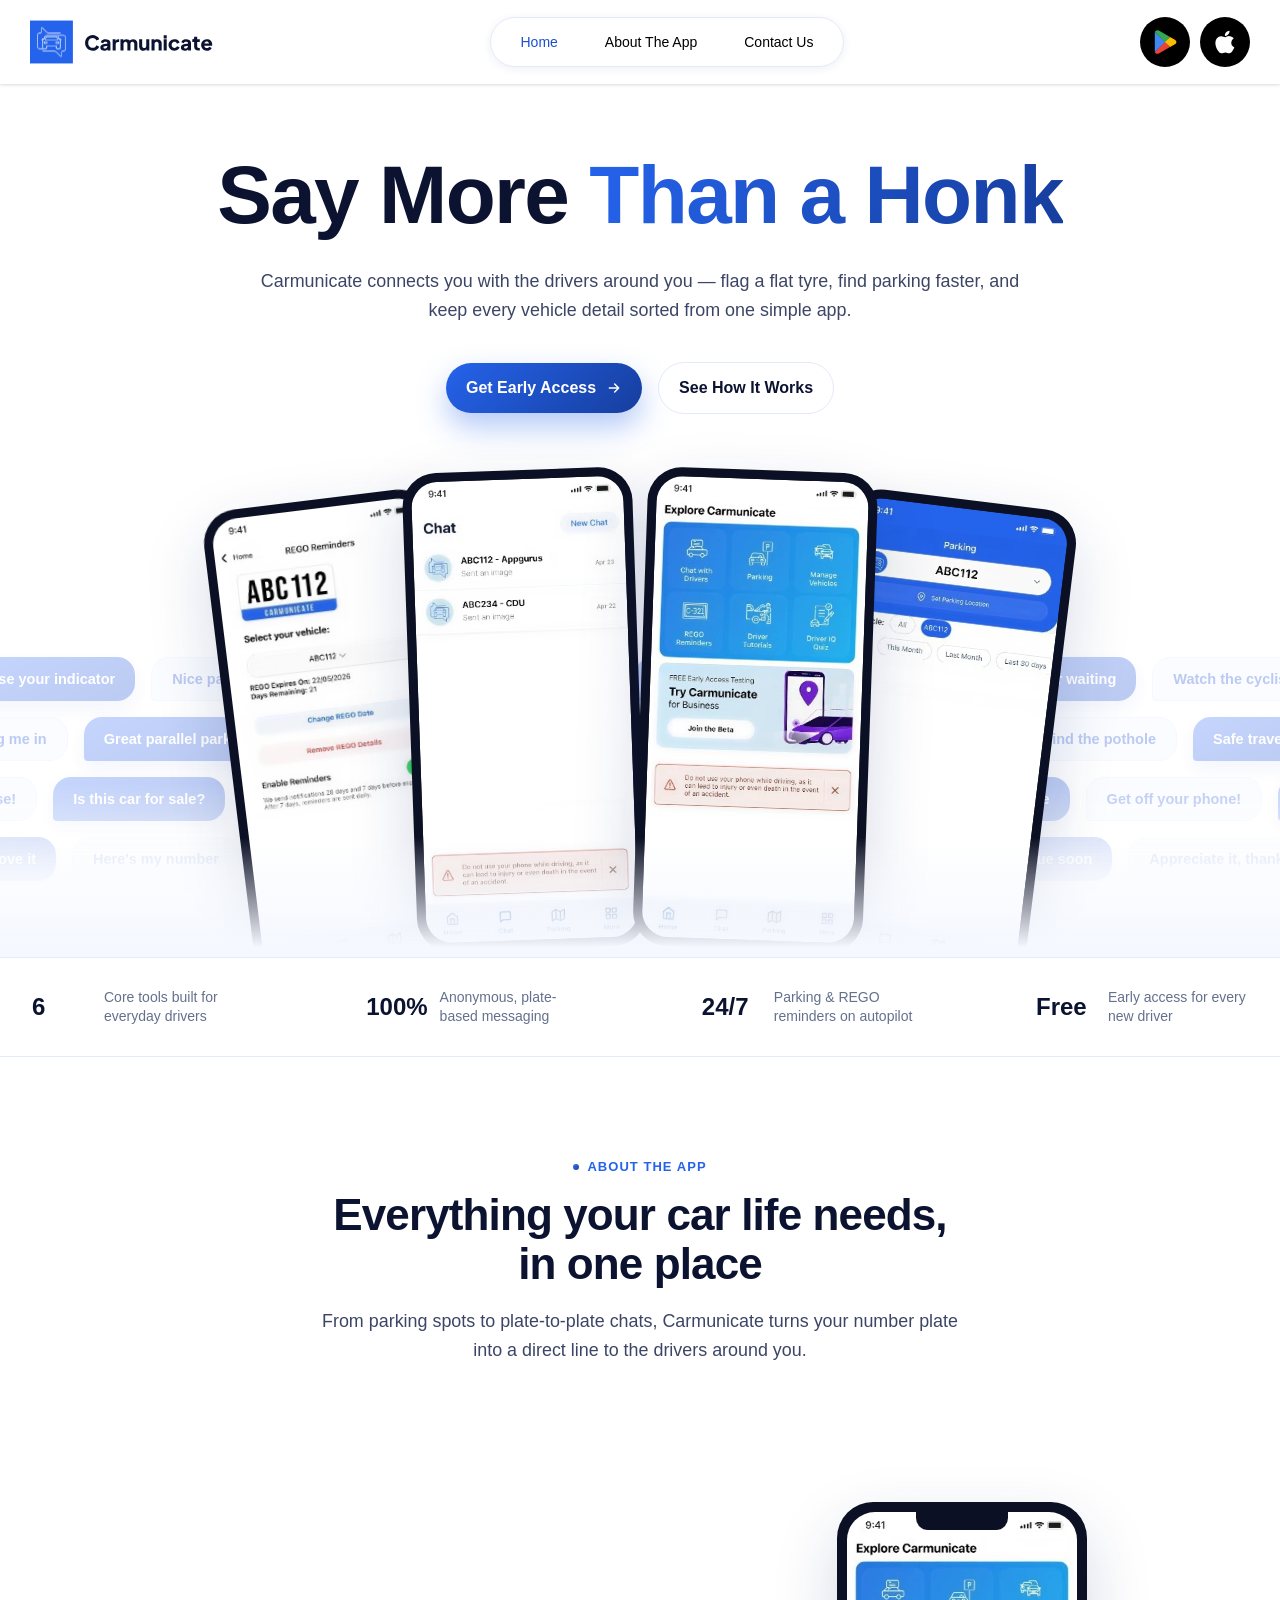
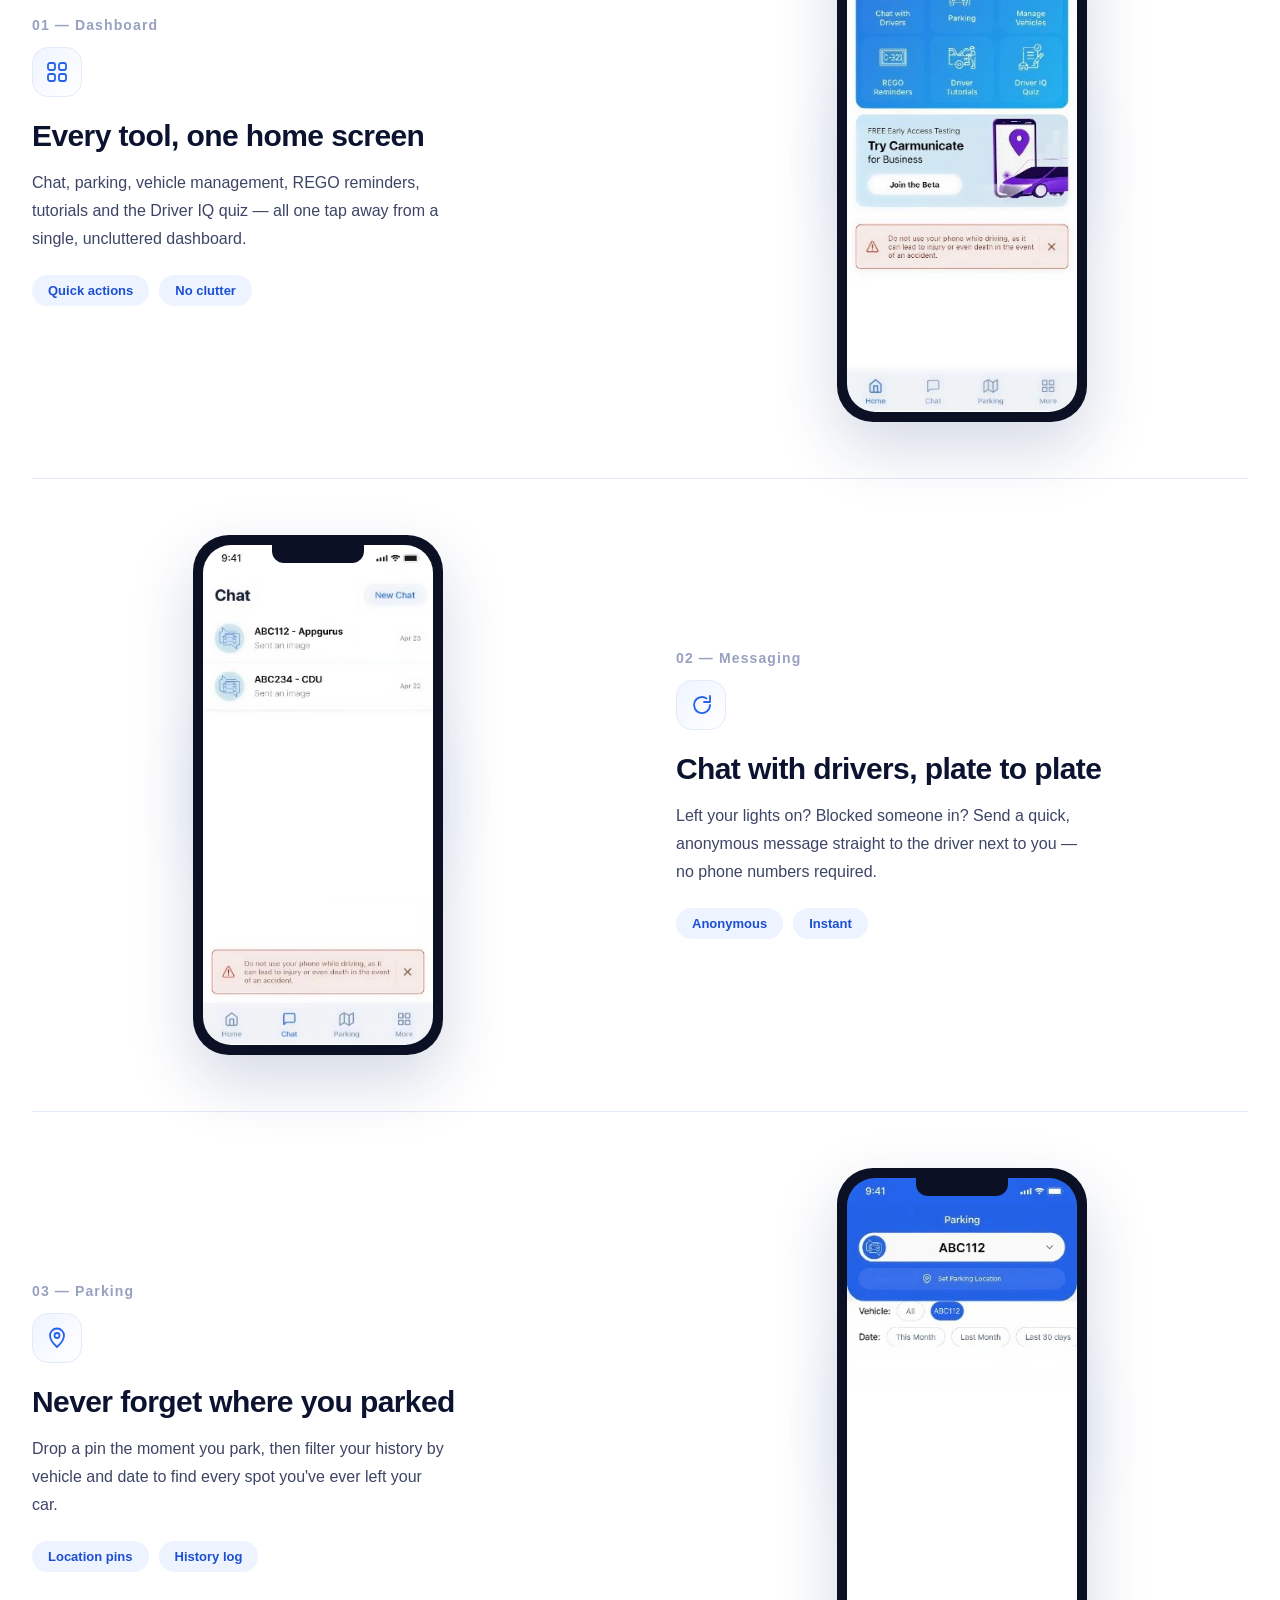
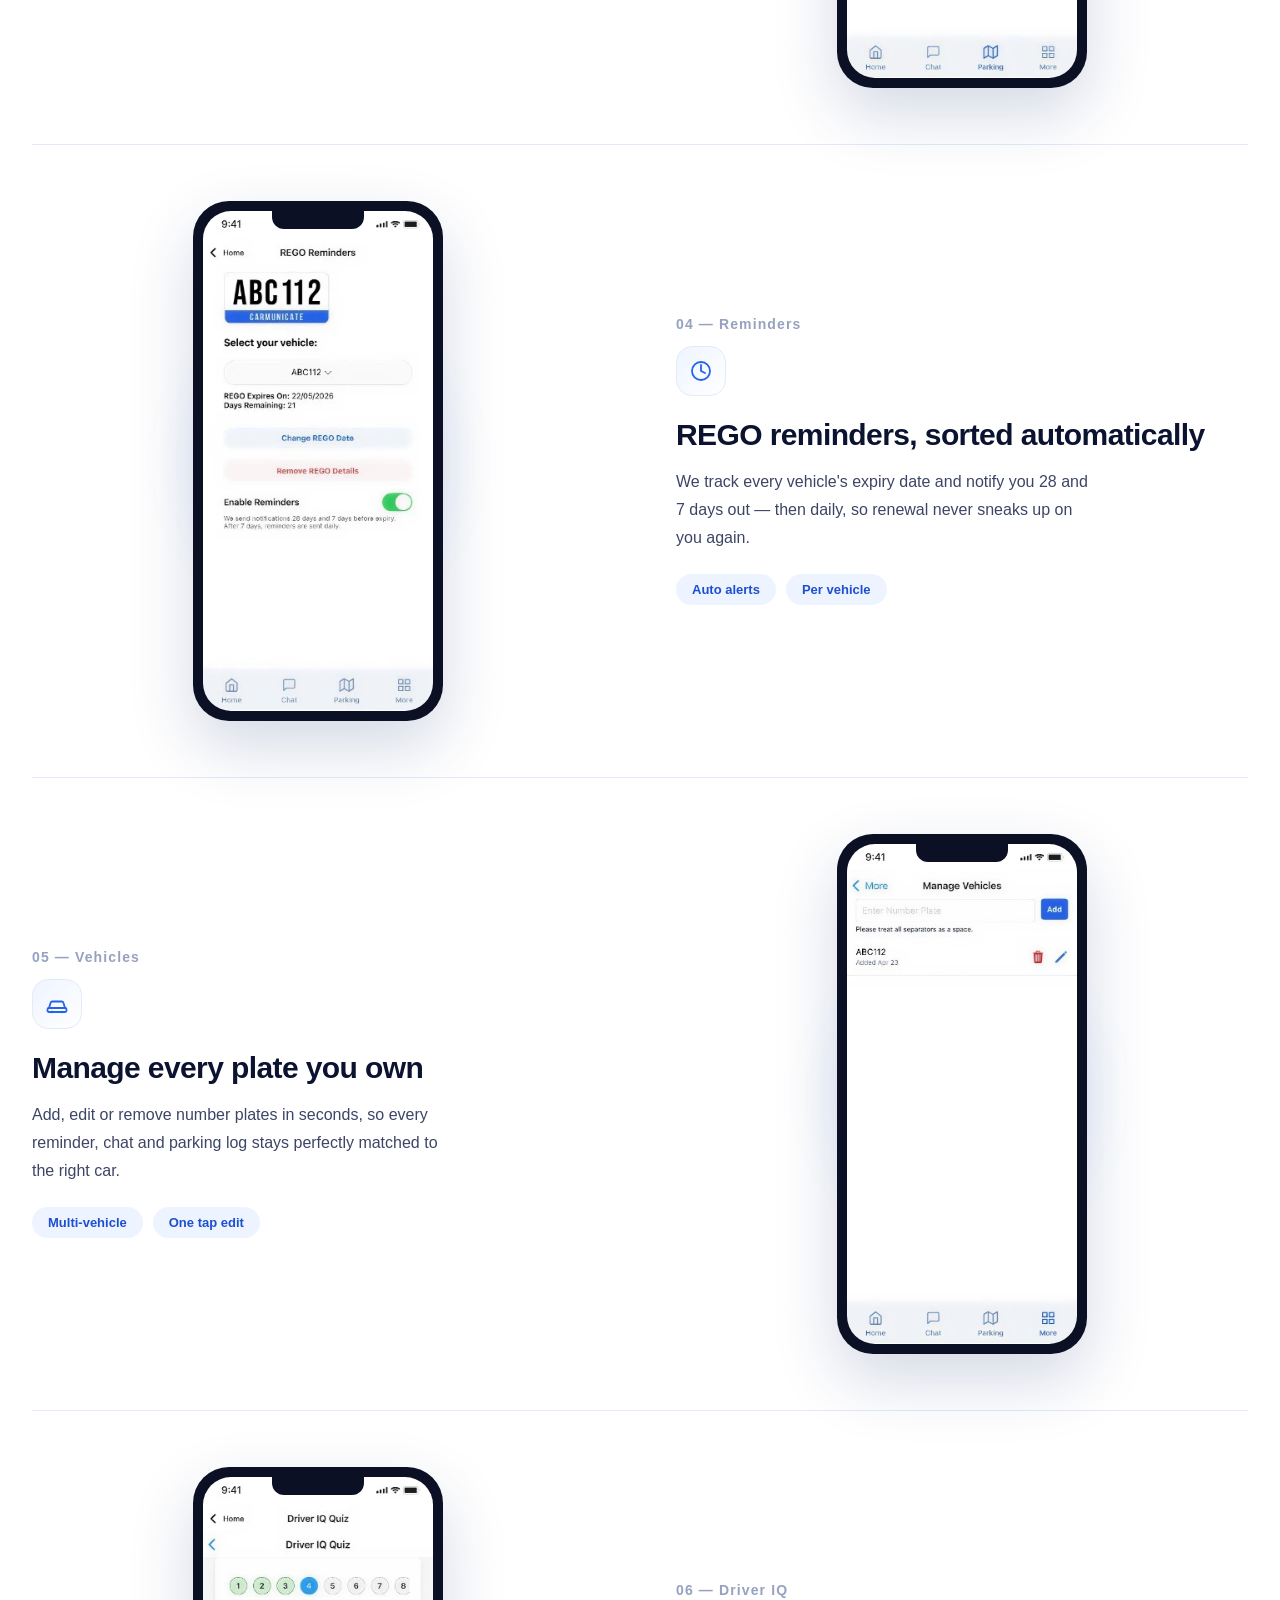
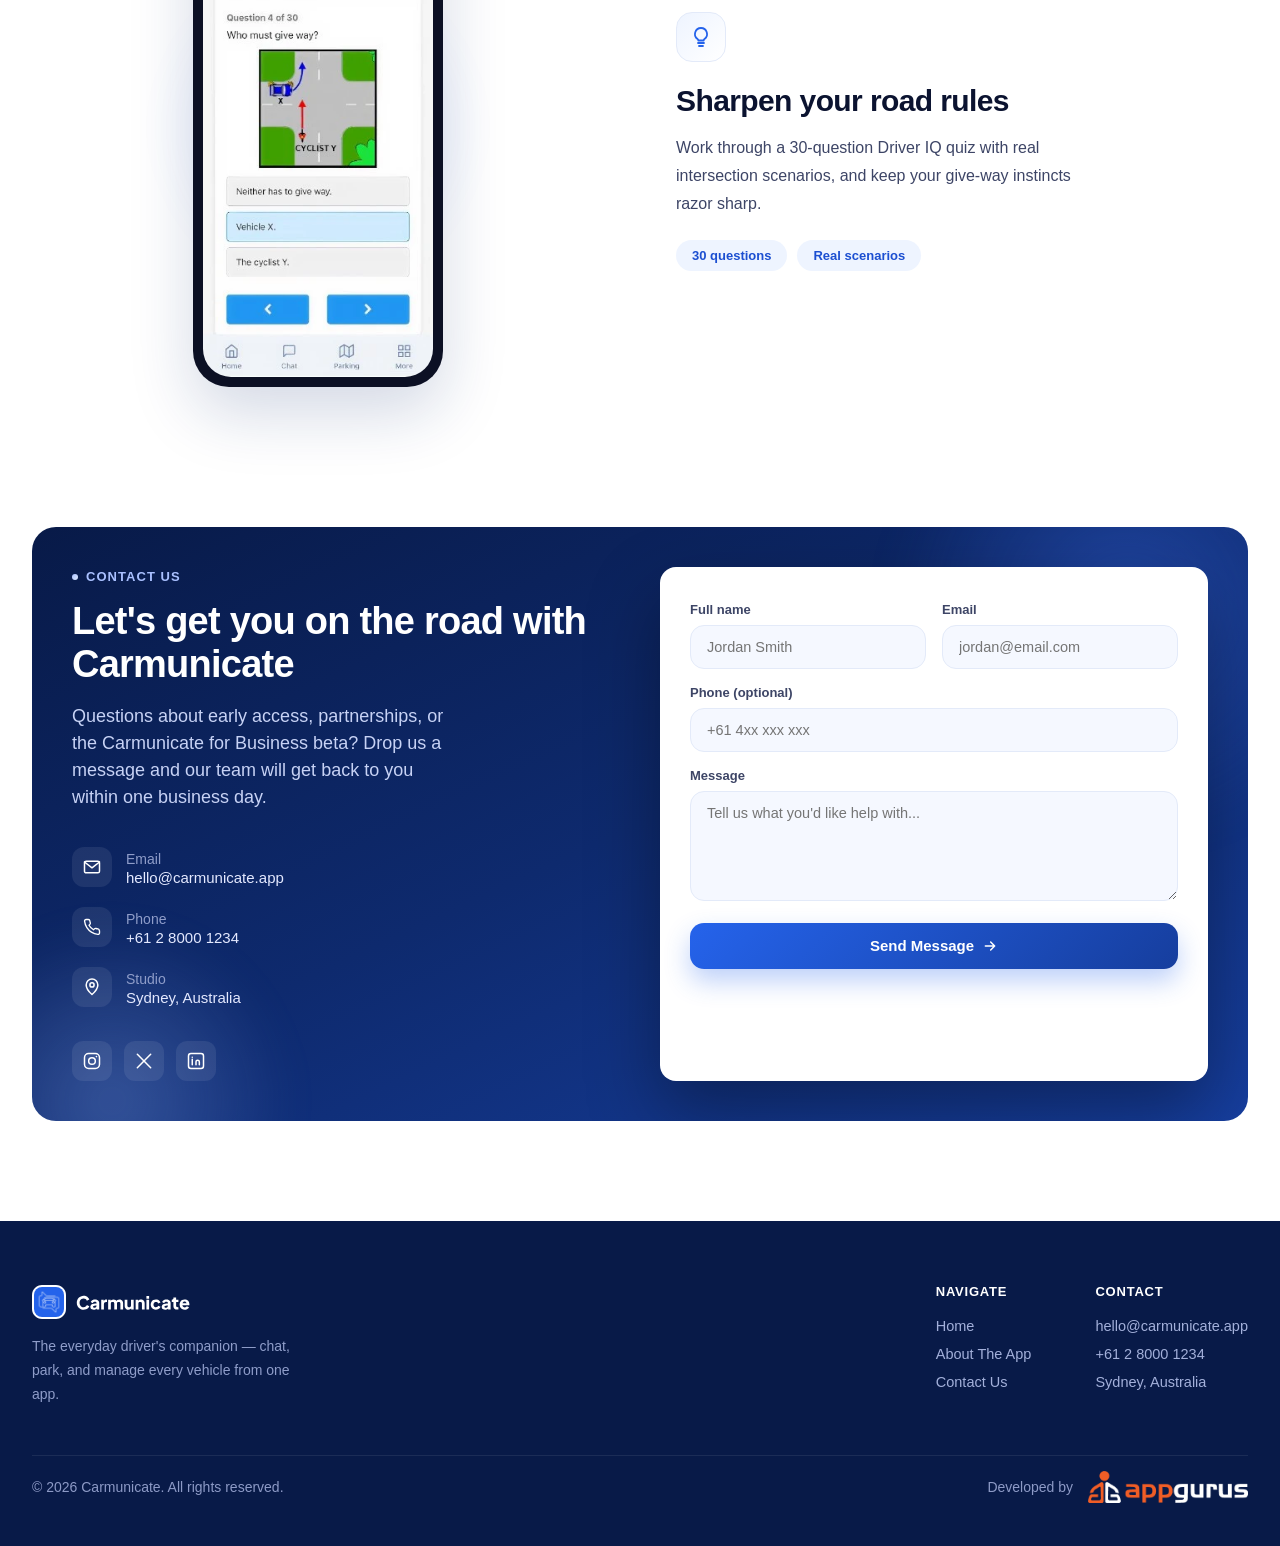
==== index.html @ 7232717c "first commit" ====
<!DOCTYPE html>
<html>
	<head>
		<meta charset="utf-8">
		<meta http-equiv="X-UA-Compatible" content="IE=edge">
		<meta name="viewport" content="width=device-width, initial-scale=1, user-scalable=no">
        <meta name="description"
        content="Carmunicate lets drivers chat, park smarter, and manage every vehicle need from one app.">

		<title>Carmunicate — Say More Than a Honk</title>

		<!-- ================ /GOOGLE FONT EOC =================== -->
		<link rel="icon" type="image/x-icon" href="assets/images/logo-main.png">
		<link href="assets/font/font-awesome/css/font-awesome.min.css" rel="stylesheet" type="text/css">
		<!-- ================ /GOOGLE FONT EOC =================== -->
		
		<!-- =================== /WEB CSS BOC ==================== -->
		<link rel="stylesheet" type="text/css" href="./assets/css/bootstrap.min.css">
		<link rel="stylesheet" type="text/css" href="./assets/font/font-family/stylesheet.css">
		<link rel="stylesheet" type="text/css" href="./assets/css/slick.min.css">
		<link rel="stylesheet" type="text/css" href="./assets/css/style.css">
		<link rel="stylesheet" type="text/css" href="./assets/css/media.css">
		<link rel="stylesheet" type="text/css" href="./assets/css/footer.css">
		<link rel="stylesheet" type="text/css" href="./assets/css/header.css">
		

		<!-- =================== /WEB CSS EOC ==================== -->

		
	</head>
	<body>
		
	<!-- ====== /WRAPPER BOC ====== -->
		<div class="page-wrapper " id="home">
		  	<!-- header start -->
		   	<header class="site-header">
			    <div class="header-main nav-area">
			      	<div class="container">
			      		<div class="header-inner-main">
				          	<div class="navbar-container">
					            <nav class="navbar navbar-dark navbar-expand-lg">
					                <div class="header-logo">
					                	<a href="#">
					                		<img src="assets/images/logo-main.svg" alt="#" class="logo-img">
					                	</a>
					              	</div>
					              	<div class="header-inner d-flex">
						                <div class="header-right">
		     											<div class=" d-flex d-lg-none justify-content-end align-items-center">
                                

							                	<button class="navbar-toggler collapsed" type="button" data-bs-toggle="collapse" data-bs-target="#navbarNavDropdown" aria-controls="navbarNavDropdown" aria-expanded="false" aria-label="Toggle navigation">
								                    <span class="icon-bar"></span>
								                    <span class="icon-bar"></span>
								                    <span class="icon-bar"></span>
								                </button>
							                </div>

					                    <div class="collapse header-menu navbar-collapse " id="navbarNavDropdown">
					                      <div class="header-menu-inner">
					                        <ul class="navbar-nav" id="menu-main-menu">
																		<li class="nav-item"><a class="scrollTosection" href="#home">Home</a></li>
														        <li class="nav-item"><a class="scrollTosection abouttheapp-click" href="#abouttheapp">About The App</a></li>
														        <li class="nav-item"><a class="scrollTosection contactus-click" href="#contactus">Contact Us</a></li>
																	</ul>

					                        <div class="header-btn-main justify-content-lg-end">																	
                                     <div class="store-badges">
                                        <a href="#Google" class="store-badge">
                                            <img src="assets/images/playstore.svg" class="google-play d-block">
                                            <img src="assets/images/h-gplay-icon.svg" class="google-icon d-none">
                                        </a>

                                        <a href="#App" class="store-badge">
                                            <img src="assets/images/appstore.svg" class="app-store d-block">
                                            <img src="assets/images/h-app-store-icon.svg" class="app-icon d-none">
                                        </a>
                                    </div>
					                        </div>


					                      </div>
					                    </div>
						                </div>
						            </div>
					            </nav>
				            </div>
			            </div>
			        </div>
			    </div>
	  		</header>  
		  	

			<!-- header End -->

			<!-- Content Start -->
 
      <main>
        <!-- HERO -->
        <section class="hero" id="home">


            <div class="hero-content reveal in">
                <!-- <div class="hero-logo-badge"><img src="assets/logo-main.png" alt="Carmunicate logo"></div> -->
                <h1>Say More <span>Than a Honk</span></h1>
                <p class="lead">Carmunicate connects you with the drivers around you — flag a flat tyre, find parking faster, and keep every vehicle detail sorted from one simple app.</p>
                <div class="hero-actions">
                    <a href="#contact" class="btn-primary">
              Get Early Access
              <svg width="16" height="16" viewBox="0 0 24 24" fill="none"><path d="M5 12h14M13 6l6 6-6 6" stroke="currentColor" stroke-width="2.2" stroke-linecap="round" stroke-linejoin="round"></path></svg>
            </a>
                    <a href="#features" class="btn-secondary">See How It Works</a>
                </div>
            </div>

            <div class="hero-phones reveal in">
                <div class="device">
                    <div class="notch"></div>
                    <div class="screen"><img src="assets/images/feature-4.webp" alt="REGO reminders screen"></div>
                </div>
                <div class="device">
                    <div class="notch"></div>
                    <div class="screen"><img src="assets/images/feature-2.webp" alt="Chat screen"></div>
                </div>
                <div class="device">
                    <div class="notch"></div>
                    <div class="screen"><img src="assets/images/feature-1.webp" alt="Explore Carmunicate home screen"></div>
                </div>
                <div class="device">
                    <div class="notch"></div>
                    <div class="screen"><img src="assets/images/feature-3.webp" alt="Parking screen"></div>
                </div>
                <div class="bubble-field" aria-hidden="true">
                    <div class="bubble-row">
                        <span class="bubble">Use your indicator</span>
                        <span class="bubble ghost">Nice parking!</span>
                        <span class="bubble">Slow down please</span>
                        <span class="bubble ghost">Need a hand?</span>
                        <span class="bubble">Lights are on</span>
                        <span class="bubble ghost">Flat tyre, heads up</span>
                        <span class="bubble">Thanks for waiting</span>
                        <span class="bubble ghost">Watch the cyclist</span>
                    </div>
                    <div class="bubble-row odd">
                        <span class="bubble ghost">You're blocking me in</span>
                        <span class="bubble">Great parallel park!</span>
                        <span class="bubble ghost">Need a jump start?</span>
                        <span class="bubble">Fuel cap's open</span>
                        <span class="bubble ghost">Nice driving today</span>
                        <span class="bubble">High beams off please</span>
                        <span class="bubble ghost">Mind the pothole</span>
                        <span class="bubble">Safe travels!</span>
                    </div>
                    <div class="bubble-row">
                        <span class="bubble ghost">Ladder's come loose!</span>
                        <span class="bubble">Is this car for sale?</span>
                        <span class="bubble ghost">You dropped something</span>
                        <span class="bubble">Thanks for letting me merge</span>
                        <span class="bubble ghost">Alarm's going off</span>
                        <span class="bubble">Interested in a trade</span>
                        <span class="bubble ghost">Get off your phone!</span>
                        <span class="bubble">Have a great day</span>
                    </div>
                    <div class="bubble-row odd">
                        <span class="bubble">Nice photos, love it</span>
                        <span class="bubble ghost">Here's my number</span>
                        <span class="bubble">You're in my spot</span>
                        <span class="bubble ghost">Are you alright?</span>
                        <span class="bubble">Didn't see you, sorry</span>
                        <span class="bubble ghost">Your door's ajar</span>
                        <span class="bubble">Rego due soon</span>
                        <span class="bubble ghost">Appreciate it, thanks</span>
                    </div>
                </div>
            </div>
            <div class="hero-fade"></div>
        </section>

        <!-- TRUST STRIP -->
        <section class="trust reveal">
            <div class="wrap">
                <div class="trust-item"><span class="num">6</span><span class="lbl">Core tools built for everyday drivers</span></div>
                <div class="trust-item"><span class="num">100%</span><span class="lbl">Anonymous, plate-based messaging</span></div>
                <div class="trust-item"><span class="num">24/7</span><span class="lbl">Parking &amp; REGO reminders on autopilot</span></div>
                <div class="trust-item"><span class="num">Free</span><span class="lbl">Early access for every new driver</span></div>
            </div>
        </section>

        <!-- FEATURES -->
        <section class="features" id="abouttheapp">
            <div class="wrap">
                <div class="section-head reveal">
                    <span class="eyebrow">About the app</span>
                    <h2>Everything your car life needs, in one place</h2>
                    <p>From parking spots to plate-to-plate chats, Carmunicate turns your number plate into a direct line to the drivers around you.</p>
                </div>
                    <div class="feature-row reveal">
                        <div class="feature-copy">
                            <span class="index">01 — Dashboard</span>
                            <div class="feature-icon"><svg width="24" height="24" viewBox="0 0 24 24" fill="none"><rect x="3" y="3" width="7" height="7" rx="2" stroke="currentColor" stroke-width="1.8"></rect><rect x="14" y="3" width="7" height="7" rx="2" stroke="currentColor" stroke-width="1.8"></rect><rect x="3" y="14" width="7" height="7" rx="2" stroke="currentColor" stroke-width="1.8"></rect><rect x="14" y="14" width="7" height="7" rx="2" stroke="currentColor" stroke-width="1.8"></rect></svg></div>
                            <h3>Every tool, one home screen</h3>
                            <p>Chat, parking, vehicle management, REGO reminders, tutorials and the Driver IQ quiz — all one tap away from a single, uncluttered dashboard.</p>
                            <div class="feature-tags"><span class="tag">Quick actions</span><span class="tag">No clutter</span></div>
                        </div>
                        <div class="feature-visual">
                            <div class="fv-glow"></div>
                            <div class="phone-frame">
                                <div class="notch"></div>
                                <div class="screen"><img src="assets/images/feature-1.webp" alt="Explore Carmunicate home screen"></div>
                            </div>
                        </div>
                    </div>

                    <hr class="divide">

                    <div class="feature-row reveal">
                        <div class="feature-copy">
                            <span class="index">02 — Messaging</span>
                            <div class="feature-icon"><svg width="24" height="24" viewBox="0 0 24 24" fill="none"><path d="M21 12a8 8 0 1 1-3.5-6.6" stroke="currentColor" stroke-width="1.8" stroke-linecap="round"></path><path d="M21 3v6h-6" stroke="currentColor" stroke-width="1.8" stroke-linecap="round" stroke-linejoin="round"></path></svg></div>
                            <h3>Chat with drivers, plate to plate</h3>
                            <p>Left your lights on? Blocked someone in? Send a quick, anonymous message straight to the driver next to you — no phone numbers required.</p>
                            <div class="feature-tags"><span class="tag">Anonymous</span><span class="tag">Instant</span></div>
                        </div>
                        <div class="feature-visual">
                            <div class="fv-glow"></div>
                            <div class="phone-frame">
                                <div class="notch"></div>
                                <div class="screen"><img src="assets/images/feature-2.webp" alt="Chat with drivers screen"></div>
                            </div>
                        </div>
                    </div>

                    <hr class="divide">

                    <div class="feature-row reveal">
                        <div class="feature-copy">
                            <span class="index">03 — Parking</span>
                            <div class="feature-icon"><svg width="24" height="24" viewBox="0 0 24 24" fill="none"><path d="M12 21s-7-6.2-7-11.5A7 7 0 0 1 19 9.5C19 14.8 12 21 12 21Z" stroke="currentColor" stroke-width="1.8" stroke-linejoin="round"></path><circle cx="12" cy="9.5" r="2.5" stroke="currentColor" stroke-width="1.8"></circle></svg></div>
                            <h3>Never forget where you parked</h3>
                            <p>Drop a pin the moment you park, then filter your history by vehicle and date to find every spot you've ever left your car.</p>
                            <div class="feature-tags"><span class="tag">Location pins</span><span class="tag">History log</span></div>
                        </div>
                        <div class="feature-visual">
                            <div class="fv-glow"></div>
                            <div class="phone-frame">
                                <div class="notch"></div>
                                <div class="screen"><img src="assets/images/feature-3.webp" alt="Parking screen"></div>
                            </div>
                        </div>
                    </div>

                    <hr class="divide">

                    <div class="feature-row reveal">
                        <div class="feature-copy">
                            <span class="index">04 — Reminders</span>
                            <div class="feature-icon"><svg width="24" height="24" viewBox="0 0 24 24" fill="none"><path d="M12 6v6l4 2" stroke="currentColor" stroke-width="1.8" stroke-linecap="round" stroke-linejoin="round"></path><circle cx="12" cy="12" r="9" stroke="currentColor" stroke-width="1.8"></circle></svg></div>
                            <h3>REGO reminders, sorted automatically</h3>
                            <p>We track every vehicle's expiry date and notify you 28 and 7 days out — then daily, so renewal never sneaks up on you again.</p>
                            <div class="feature-tags"><span class="tag">Auto alerts</span><span class="tag">Per vehicle</span></div>
                        </div>
                        <div class="feature-visual">
                            <div class="fv-glow"></div>
                            <div class="phone-frame">
                                <div class="notch"></div>
                                <div class="screen"><img src="assets/images/feature-4.webp" alt="REGO reminders screen"></div>
                            </div>
                        </div>
                    </div>

                    <hr class="divide">

                    <div class="feature-row reveal">
                        <div class="feature-copy">
                            <span class="index">05 — Vehicles</span>
                            <div class="feature-icon"><svg width="24" height="24" viewBox="0 0 24 24" fill="none"><path d="M4 16l1.5-5A2 2 0 0 1 7.4 9.5h9.2a2 2 0 0 1 1.9 1.5L20 16" stroke="currentColor" stroke-width="1.8" stroke-linecap="round" stroke-linejoin="round"></path><rect x="2.5" y="16" width="19" height="4" rx="1.4" stroke="currentColor" stroke-width="1.8"></rect><circle cx="7" cy="20" r="1.2" fill="currentColor"></circle><circle cx="17" cy="20" r="1.2" fill="currentColor"></circle></svg></div>
                            <h3>Manage every plate you own</h3>
                            <p>Add, edit or remove number plates in seconds, so every reminder, chat and parking log stays perfectly matched to the right car.</p>
                            <div class="feature-tags"><span class="tag">Multi-vehicle</span><span class="tag">One tap edit</span></div>
                        </div>
                        <div class="feature-visual">
                            <div class="fv-glow"></div>
                            <div class="phone-frame">
                                <div class="notch"></div>
                                <div class="screen"><img src="assets/images/feature-5.webp" alt="Manage vehicles screen"></div>
                            </div>
                        </div>
                    </div>

                    <hr class="divide">

                    <div class="feature-row reveal">
                        <div class="feature-copy">
                            <span class="index">06 — Driver IQ</span>
                            <div class="feature-icon"><svg width="24" height="24" viewBox="0 0 24 24" fill="none"><path d="M9 18h6M10 21h4" stroke="currentColor" stroke-width="1.8" stroke-linecap="round"></path><path d="M12 3a6 6 0 0 0-3.5 10.9c.5.4.8 1 .8 1.6h5.4c0-.6.3-1.2.8-1.6A6 6 0 0 0 12 3Z" stroke="currentColor" stroke-width="1.8" stroke-linejoin="round"></path></svg></div>
                            <h3>Sharpen your road rules</h3>
                            <p>Work through a 30-question Driver IQ quiz with real intersection scenarios, and keep your give-way instincts razor sharp.</p>
                            <div class="feature-tags"><span class="tag">30 questions</span><span class="tag">Real scenarios</span></div>
                        </div>
                        <div class="feature-visual">
                            <div class="fv-glow"></div>
                            <div class="phone-frame">
                                <div class="notch"></div>
                                <div class="screen"><img src="assets/images/feature-6.webp" alt="Driver IQ quiz screen"></div>
                            </div>
                        </div>
                    </div>
            </div>
        </section>

        <!-- CONTACT -->
        <section class="contact" id="contactus">
            <div class="wrap">
                <div class="contact-panel reveal">
                    <div class="contact-info">
                        <span class="eyebrow">Contact us</span>
                        <h2>Let's get you on the road with Carmunicate</h2>
                        <p>Questions about early access, partnerships, or the Carmunicate for Business beta? Drop us a message and our team will get back to you within one business day.</p>

                        <div class="contact-detail">
                            <span class="ic"><svg width="20" height="20" viewBox="0 0 24 24" fill="none"><path d="M3 6l9 7 9-7" stroke="currentColor" stroke-width="1.8" stroke-linecap="round" stroke-linejoin="round"></path><rect x="3" y="5" width="18" height="14" rx="2" stroke="currentColor" stroke-width="1.8"></rect></svg></span>
                            <a href="#" class="social-v1"><span>Email</span>hello@carmunicate.app</a>
                        </div>
                        <div class="contact-detail">
                            <span class="ic"><svg width="20" height="18" viewBox="0 0 24 24" fill="none"><path d="M22 16.9v3a2 2 0 0 1-2.2 2 19.8 19.8 0 0 1-8.6-3.1 19.5 19.5 0 0 1-6-6A19.8 19.8 0 0 1 2.1 4.2 2 2 0 0 1 4.1 2h3a2 2 0 0 1 2 1.7c.1.9.3 1.8.6 2.7a2 2 0 0 1-.5 2.1L8 9.7a16 16 0 0 0 6 6l1.2-1.2a2 2 0 0 1 2.1-.5c.9.3 1.8.5 2.7.6a2 2 0 0 1 1.7 2Z" stroke="currentColor" stroke-width="1.8" stroke-linecap="round" stroke-linejoin="round"></path></svg></span>
                            <a href="#" class="social-v1"><span>Phone</span>+61 2 8000 1234</a>
                        </div>
                        <div class="contact-detail">
                            <span class="ic"><svg width="20" height="20" viewBox="0 0 24 24" fill="none"><path d="M12 21s-7-6.2-7-11.5A7 7 0 0 1 19 9.5C19 14.8 12 21 12 21Z" stroke="currentColor" stroke-width="1.8" stroke-linejoin="round"></path><circle cx="12" cy="9.5" r="2.5" stroke="currentColor" stroke-width="1.8"></circle></svg></span>
                            <a href="#" class="social-v1"><span>Studio</span>Sydney, Australia</a>
                        </div>

                        <div class="social-row">
                            <a href="#" aria-label="Instagram"><svg width="20" height="20" viewBox="0 0 24 24" fill="none"><rect x="3" y="3" width="18" height="18" rx="5" stroke="currentColor" stroke-width="1.8"></rect><circle cx="12" cy="12" r="4" stroke="currentColor" stroke-width="1.8"></circle><circle cx="17.3" cy="6.7" r="1" fill="currentColor"></circle></svg></a>
                            <a href="#" aria-label="X"><svg width="20" height="20" viewBox="0 0 24 24" fill="none"><path d="M4 4l16 16M20 4L4 20" stroke="currentColor" stroke-width="1.8" stroke-linecap="round"></path></svg></a>
                            <a href="#" aria-label="LinkedIn"><svg width="20" height="20" viewBox="0 0 24 24" fill="none"><rect x="3" y="3" width="18" height="18" rx="3" stroke="currentColor" stroke-width="1.8"></rect><path d="M7.5 10v6.5M7.5 7.5v.01M12 16.5V13a2 2 0 0 1 4 0v3.5M12 13v3.5" stroke="currentColor" stroke-width="1.8" stroke-linecap="round"></path></svg></a>
                        </div>
                    </div>

                    <form class="contact-form" onsubmit="return false;">
                        <div class="form-row">
                            <div class="field">
                                <label for="name">Full name</label>
                                <input id="name" type="text" placeholder="Jordan Smith" required="">
                            </div>
                            <div class="field">
                                <label for="email">Email</label>
                                <input id="email" type="email" placeholder="jordan@email.com" required="">
                            </div>
                        </div>
                        <div class="field" style="margin-bottom:16px;">
                            <label for="phone">Phone (optional)</label>
                            <input id="phone" type="tel" placeholder="+61 4xx xxx xxx">
                        </div>
                        <div class="field" style="margin-bottom:22px;">
                            <label for="message">Message</label>
                            <textarea id="message" placeholder="Tell us what you'd like help with..." required=""></textarea>
                        </div>
                        <button class="form-submit" type="submit">
                Send Message
                <svg width="16" height="16" viewBox="0 0 24 24" fill="none"><path d="M5 12h14M13 6l6 6-6 6" stroke="currentColor" stroke-width="2.2" stroke-linecap="round" stroke-linejoin="round"></path></svg>
              </button>
                    </form>
                </div>
            </div>
        </section>
      </main>

      <!-- ====== /FOOTER BOC ====== -->

      <footer>
          <div class="wrap">
              <div class="footer-top">
                  <div class="footer-brand">
                      <a href="#">
                        <img src="assets/images/footer-logo.svg" alt="Carmunicate logo">
                      </a>
                      <p class="mt-3 mb-0">The everyday driver's companion — chat, park, and manage every vehicle from one app.</p>
                  </div>
                  <div class="footer-cols">
                      <div class="footer-col">
                          <h4>Navigate</h4>
                          <a href="#home">Home</a>
                          <a href="#abouttheapp">About The App</a>
                          <a href="#contactus">Contact Us</a>
                      </div>
                      <div class="footer-col">
                          <h4>Contact</h4>
                          <a href="mailto:hello@carmunicate.app">hello@carmunicate.app</a>
                          <a href="tel:+61280001234">+61 2 8000 1234</a>
                          <a href="#">Sydney, Australia</a>
                      </div>
                  </div>
              </div>
              <!-- <div class="footer-bottom">
                  <p>© 2026 Carmunicate. All rights reserved.</p>
                  <div class="footer-social">
                      <a href="#" aria-label="Instagram"><svg width="18" height="18" viewBox="0 0 24 24" fill="none"><rect x="3" y="3" width="18" height="18" rx="5" stroke="currentColor" stroke-width="1.8"></rect><circle cx="12" cy="12" r="4" stroke="currentColor" stroke-width="1.8"></circle></svg></a>
                      <a href="#" aria-label="X"><svg width="18" height="18" viewBox="0 0 24 24" fill="none"><path d="M4 4l16 16M20 4L4 20" stroke="currentColor" stroke-width="1.8" stroke-linecap="round"></path></svg></a>
                      <a href="#" aria-label="LinkedIn"><svg width="18" height="18" viewBox="0 0 24 24" fill="none"><rect x="3" y="3" width="18" height="18" rx="3" stroke="currentColor" stroke-width="1.8"></rect><path d="M7.5 10v6.5M7.5 7.5v.01M12 16.5V13a2 2 0 0 1 4 0v3.5M12 13v3.5" stroke="currentColor" stroke-width="1.8" stroke-linecap="round"></path></svg></a>
                  </div>
              </div> -->
              <div class="footer-rights-main">
        <div class="footer-rights-wrap">
          <div class="footer-reserve">
             <div class="footer-reserve-wrap footer-rights-fn">
               © 2026 Carmunicate. All rights reserved.             
             </div>
            </div>
            <div class="footer-rights-dev">
              <div class="footer-rights-dev-wrap">
                <div class="footer-rights-devt footer-rights-fn">
                  Developed by 
                </div>
                <div class="footer-rights-devl">
                  <a href="https://www.appgurus.com.au/" target="_blank">
                    <img src="assets/images/appgurus-white.webp" class="img-fluid" alt="Image">
                  </a>
                </div>
              </div>
            </div>
        </div>
      </div>
          </div>
      </footer>

      <!-- ====== /FOOTER EOC ====== -->

			
		</div>




		  

		  
	

	</body>

	<script type="text/javascript" src="./assets/js/jquery.min.js"></script>
	<script type="text/javascript" src="./assets/js/bootstrap.bundle.min.js"></script>
	<script type="text/javascript" src="./assets/js/slick.min.js"></script>
	<script type="text/javascript" src="./assets/js/custom.js"></script>


    <script>
    const nav = document.querySelector('.header-main');

    if (nav) {
        window.addEventListener('scroll', () => {
            nav.classList.toggle('scrolled', window.scrollY > 12);
        }, {
            passive: true
        });
    }

    const revealEls = document.querySelectorAll('.reveal');

    const io = new IntersectionObserver((entries) => {
        entries.forEach(e => {
            if (e.isIntersecting) {
                e.target.classList.add('in');
                io.unobserve(e.target);
            }
        });
    }, {
        threshold: 0.15
    });

    revealEls.forEach(el => io.observe(el));
</script>






	

</html>
---- assets/font/font-family/stylesheet.css ----
@font-face{font-family:'Lato';src:url('Lato-BoldItalic.woff2') format('woff2'),url('Lato-BoldItalic.woff') format('woff');font-weight:bold;font-style:italic;font-display:swap;}
@font-face{font-family:'Lato';src:url('Lato-Italic.woff2') format('woff2'),url('Lato-Italic.woff') format('woff');font-weight:normal;font-style:italic;font-display:swap;}
@font-face{font-family:'Lato';src:url('Lato-Bold.woff2') format('woff2'),url('Lato-Bold.woff') format('woff');font-weight:bold;font-style:normal;font-display:swap;}
@font-face{font-family:'Lato';src:url('Lato-Black.woff2') format('woff2'),url('Lato-Black.woff') format('woff');font-weight:900;font-style:normal;font-display:swap;}
@font-face{font-family:'Lato';src:url('Lato-BlackItalic.woff2') format('woff2'),url('Lato-BlackItalic.woff') format('woff');font-weight:900;font-style:italic;font-display:swap;}
@font-face{font-family:'Lato';src:url('Lato-Regular.woff2') format('woff2'),url('Lato-Regular.woff') format('woff');font-weight:normal;font-style:normal;font-display:swap;}
@font-face{font-family:'Lato';src:url('Lato-Light.woff2') format('woff2'),url('Lato-Light.woff') format('woff');font-weight:300;font-style:normal;font-display:swap;}
@font-face{font-family:'Lato';src:url('Lato-LightItalic.woff2') format('woff2'),url('Lato-LightItalic.woff') format('woff');font-weight:300;font-style:italic;font-display:swap;}
---- assets/css/style.css ----
/* 01 : Website Global CSS BOF
========================================================== */
:root{--blue-50:#eef4ff;--blue-100:#dde9ff;--blue-200:#b9d1ff;--blue-300:#8fb2fb;--blue-500:#3d72f6;--blue-600:#2563eb;--blue-700:#1c4fd1;--blue-800:#163e9e;--blue-900:#0e2a6e;--blue-950:#081a48;--ink:#0b1330;--ink-soft:#3d4566;--slate:#64708c;--slate-light:#97a1c0;--bg:#f5f8ff;--white:#ffffff;--line:#e3eaf9;--shadow-sm:0 2px 10px rgba(14,42,110,0.07);--shadow-md:0 14px 34px rgba(14,42,110,0.12);--shadow-lg:0 26px 64px rgba(14,42,110,0.18);}
body,html{height:100%;}
body{text-transform:none;}
*,html{margin:0;padding:0;}

/* ============================================================
   RESET & BASE
============================================================ */
*,*::before,*::after{box-sizing:border-box;margin:0;padding:0;}

/*html{scroll-behavior:smooth;}*/
body{font-family:'Inter',sans-serif;background:var(--white);color:var(--ink);overflow-x:hidden;-webkit-font-smoothing:antialiased;-moz-osx-font-smoothing:grayscale;font-weight:normal;font-size:14px;line-height:normal;}
button{font-family:inherit;cursor:pointer;border:none;}
a{color:#020202;display:inline-block;text-decoration:none;color:inherit;}

/* Common color hyperlink */

/*a:hover, a:focus, a:active { color:#FF4C1C; text-decoration:none; } /* Common hover color hyperlink */*/
a,*:hover,*:focus,*:active:focus{text-decoration:none;outline:none!important;outline-offset:0!important;}
a img,img{border:none;outline:none!important;outline-offset:0!important;}
ul{list-style:none;margin:0;padding:0;}
i{font-family:'FontAwesome';}
img{height:auto;max-width:100%;vertical-align:middle;line-height:normal;}

/* Transition Effect CSS BOF */
a,i,input{transition:all 0.4s ease-in-out 0s;-webkit-transition:all 0.4s ease-in-out 0s;-moz-transition:all 0.4s ease-in-out 0s;-o-transition:all 0.4s ease-in-out 0s;-ms-transition:all 0.4s ease-in-out 0s;}

/* Browser Selection CSS BOF */

/*::selection { background:#FF4C1C; color:#000; } ::-moz-selection { background:#FF4C1C; color:#000; } 
::-webkit-selection { background:#FF4C1C; color:#000; } ::-o-selection { background:#FF4C1C; color:#000; } 
::-ms-selection { background:#FF4C1C; color:#000;  }*/



p a{color:#1c4fd1;}
p a:hover{text-decoration:underline;}

/* 02 : Global Classes CSS BOF
==================================================== */
::-webkit-scrollbar{width:6px;height:4px;background:#ffffff;}
::-webkit-scrollbar-thumb{background-color:#FF4C1C;-webkit-border-radius:30px;}

/* Only FireFox */
html{scrollbar-color:#1c4fd1 #fff;scrollbar-width:thin;scrollbar-border-radius:30px;}

/* Background &amp; Color Style CSS BOF
=================================================== */
.none{display:none!important;}

/* Font Color Style CSS BOF */

/* Background Color Style CSS BOF */

/* 03 : Heading Style CSS BOF
=================================================== */
.h1,.h2,.h3,.h4,.h5,.h6,h1,h2,h3,h4,h5,h6{font-family:'Plus Jakarta Sans',sans-serif;color:var(--ink);line-height:1.12;letter-spacing:-0.02em;font-weight:bold;font-style:normal;}
h1,.h1{font-size:70px;}
h2,.h2{font-size:54px;}
h3,.h3{font-size:50px;}
h4,.h4{font-size:40px;}
h5,.h5{font-size:24px;}
h6,.h6{font-size:22px;}

/* Font Weight Variation CSS BOF */

/* 04 : Paragraph Style CSS BOF
=================================================== */
p{line-height:32px;font-family:'Inter',sans-serif;color:#000000;font-size:18px;font-weight:normal;font-style:normal;margin-bottom:16px;}

/* 05 : Image Style CSS BOF
=================================================== */
img{margin-bottom:0;}

/*margin-bottom:5px*/

/*** Buttton Varilation CSS BOF ***/
.btn{background-color:#FF4C1C;padding:19px 20px 19px 20px;font-size:20px;font-weight:500;font-family:'Inter';transition:all .4s ease-in-out 0s;-moz-transition:all .4s ease-in-out 0s;-webkit-transition:all .4s ease-in-out 0s;-o-transition:all .4s ease-in-out 0s;border-radius:40px;border:1px solid #FF4C1C;text-transform:unset;box-shadow:none;min-width:175px;color:#ffffff;line-height:1;}

/* Hover State CSS BOF */
.btn:hover,.btn:focus,.btn:active{background-color:#FF4C1C;color:#fff;border-color:#FF4C1C;box-shadow:none;outline:none;}
.btn:hover,.btn:focus,.btn:active{background-color:#3E3E3E;border-color:#3E3E3E;}

/*	.btn-with-arrow:hover:after, .btn-with-arrow:focus:after, .btn-with-arrow:active:after{transform: rotate(45deg);background-size: 25px;}*/
.btn{position:relative;overflow:hidden;z-index:1;}
[type=button],[type=reset],[type=submit],button{-webkit-appearance:unset;}

/* Chrome, Safari, Edge, Opera */
input::-webkit-outer-spin-button,input::-webkit-inner-spin-button{-webkit-appearance:none;margin:0;}

/* 11 : Form &amp; Input Style BOF
==================================================== */
.form-control{background:#ffffff;border:1px solid #3E3E3E;border-radius:10px;box-shadow:none;-webkit-box-shadow:none;-moz-box-shadow:none;font-size:14px;color:#555555;-webkit-appearance:none;font-family:'Lato';font-weight:normal;padding:10px 15px 10px 15px;height:45px;}
textarea.form-control{resize:none;overflow:auto;padding:10px 15px 10px 15px;height:80px;}
.form-group{margin-bottom:30px;}

/*** Placeholder CSS BOF ***/
.form-control::placeholder{color:#555555;font-weight:normal;font-size:16px;}
.form-control::-moz-placeholder{color:#555555;font-weight:normal;font-size:16px;}
.form-control:-ms-input-placeholder{color:#555555;font-weight:normal;font-size:16px;}
.form-control::-webkit-input-placeholder{color:#555555;font-weight:normal;font-size:16px;}
.form-control::-o-input-placeholder{color:#555555;font-weight:normal;font-size:16px;}

/* Focus State CSS BOF */
.form-control:focus,.form-select:focus{border-color:#FF4C1C;box-shadow:none;-webkit-box-shadow:none;-moz-box-shadow:none;background-color:#f8f8f8;}
.page-wrapper{margin:0px auto;}
.display-none{display:none!important;}
.no-scroll{overflow:hidden;}
.no-padding{padding:0!important;}
.float-start-wp{float:left!important;}
.divide{margin:1rem 0;color:#E3EAF9;border:1px;border-top:var(--bs-border-width) solid;opacity:1;}

/* ============================================================
  CONTAINER
============================================================ */
.container{width:100%;max-width:1440px;margin:0 auto;padding:0 80px;}
@media (max-width:1280px){
	.container{padding:0 30px;}
}

/*@media (max-width:1024px){
	.container{padding:0 30px;}
}
@media (max-width:640px){
	.container{padding:0 24px;}
}*/

/* ============================================================
  NAV
============================================================ */

/*nav{position:fixed;top:0;left:0;right:0;z-index:900;height:60px;display:flex;align-items:center;transition:background 0.4s,backdrop-filter 0.4s,border-bottom 0.4s,box-shadow 0.4s;}
nav.scrolled{background:rgba(255,255,255,0.88);backdrop-filter:blur(20px) saturate(180%);-webkit-backdrop-filter:blur(20px) saturate(180%);border-bottom:1px solid var(--stroke);box-shadow:var(--shadow-sm);}
.nav-inner{width:100%;max-width:1440px;margin:0 auto;padding:0 80px;display:flex;align-items:center;justify-content:space-between;}
@media (max-width:1280px){
	.nav-inner{padding:0 56px;}
}
@media (max-width:1024px){
	.nav-inner{padding:0 40px;}
}
.nav-logo img{height:65px;display:block;}*/

/* On light bg, invert logo since it's white-on-black */

/*.nav-links{display:flex;gap:36px;list-style:none;}
.nav-links a{color:var(--ink-3);text-decoration:none;font-size:14px;font-weight:400;letter-spacing:0.01em;transition:color 0.2s;}
.nav-links a:hover{color:var(--ink);}
.nav-actions{display:flex;gap:10px;align-items:center;}
.nav-btn{display:inline-flex;align-items:center;gap:7px;padding:8px 18px;border-radius:100px;font-size:13px;font-weight:700;font-family:'Lato',sans-serif;text-decoration:none;cursor:pointer;transition:all 0.2s;white-space:nowrap;letter-spacing:0.03em;border:none;}
.nav-btn-ghost{background:var(--light);color:var(--ink);border:1px solid var(--stroke);}
.nav-btn-ghost:hover{background:var(--light2);}
.nav-btn-fill{background:var(--orange);color:#fff;}
.nav-btn-fill:hover{background:var(--orange-hover);transform:translateY(-1px);box-shadow:0 4px 16px rgba(255,76,28,0.3);}
.hero-cta{display:flex;gap:14px;justify-content:center;flex-wrap:wrap;margin-bottom:72px;opacity:0;animation:fadeUp 0.7s ease 0.55s forwards;}
.btn-primary{display:inline-flex;align-items:center;gap:9px;padding:15px 32px;border-radius:100px;background:var(--orange);color:#fff;font-size:15px;font-weight:700;font-family:'Lato',sans-serif;letter-spacing:0.03em;text-decoration:none;transition:all 0.25s;box-shadow:0 4px 20px rgba(255,76,28,0.3);}
.btn-primary:hover{background:var(--orange-hover);transform:translateY(-2px);box-shadow:0 8px 28px rgba(255,76,28,0.38);}
.btn-secondary{display:inline-flex;align-items:center;gap:9px;padding:15px 32px;border-radius:100px;background:var(--light);color:var(--ink);font-size:15px;font-weight:700;font-family:'Lato',sans-serif;letter-spacing:0.03em;text-decoration:none;border:1px solid var(--stroke);transition:all 0.25s;}
.btn-secondary:hover{background:var(--light2);transform:translateY(-2px);box-shadow:var(--shadow-md);}
*/



.wrap{width:100%;max-width:1340px;margin:0 auto;padding:0 32px;}
.eyebrow{display:inline-flex;align-items:center;gap:8px;font-size:13px;font-weight:600;letter-spacing:0.08em;text-transform:uppercase;color:var(--blue-600);}
.eyebrow::before{content:"";width:6px;height:6px;border-radius:50%;background:linear-gradient(135deg,var(--blue-500),var(--blue-800));display:inline-block;}
.reveal{opacity:0;transform:translateY(28px);transition:opacity .8s cubic-bezier(.2,.7,.2,1),transform .8s cubic-bezier(.2,.7,.2,1);}
.reveal.in{opacity:1;transform:translateY(0);}
@media (prefers-reduced-motion:reduce){
	.reveal{opacity:1;transform:none;transition:none;}
	*{animation:none!important;}
}

/* ---------- NAV ---------- */
header.nav{position:fixed;top:0;left:0;right:0;z-index:200;background:rgba(255,255,255,0.8);backdrop-filter:blur(14px);-webkit-backdrop-filter:blur(14px);border-bottom:1px solid transparent;transition:border-color .3s ease,box-shadow .3s ease;}
header.nav.scrolled{border-bottom:1px solid var(--line);box-shadow:0 4px 20px rgba(14,42,110,0.05);}
.nav-inner{display:flex;align-items:center;justify-content:space-between;height:88px;}
.brand{display:flex;align-items:center;gap:10px;font-weight:800;font-size:18px;font-family:'Plus Jakarta Sans',sans-serif;}
.brand img{width:38px;height:38px;display:block;}
.nav-pill{display:flex;align-items:center;gap:8px;background:#fff;border:1px solid var(--line);padding:8px;border-radius:999px;box-shadow:var(--shadow-sm);}
.nav-pill a{font-size:14.5px;font-weight:600;color:var(--ink-soft);padding:9px 20px;border-radius:999px;transition:color .2s ease,background .2s ease;}
.nav-pill a:hover{color:var(--blue-700);background:var(--blue-50);}
.store-badges{display:flex;align-items:center;gap:10px;}
.store-badge{display:flex;align-items:center;transition:transform .25s ease,background .25s ease,box-shadow .25s ease;}
.store-badge:hover{transform:translateY(-2px);box-shadow:var(--shadow-md);border-radius: 50%}
.store-badge .label{line-height:1.15;}

/* ---------- HERO ---------- */
.hero{position:relative;padding-top:85px;overflow:hidden;background:var(--white);}
.bubble-field{position:absolute;inset:0;top:unset;bottom:50px;display:flex;flex-direction:column;gap:16px;padding:26px 0;z-index:0;-webkit-mask-image:linear-gradient(to bottom,black 55%,transparent 96%);mask-image:linear-gradient(to bottom,black 55%,transparent 96%);opacity: 0.3}
.bubble-row{display:flex;gap:16px;white-space:nowrap;will-change:transform;justify-content:center;}
.bubble-row.odd{transform:translateX(-42px);}
.bubble{display:inline-flex;align-items:center;background:linear-gradient(155deg,var(--blue-500),var(--blue-700));color:#fff;font-weight:700;font-size:14.5px;padding:13px 20px;border-radius:18px 18px 18px 4px;box-shadow:0 8px 18px rgba(28,79,209,0.18);flex:0 0 auto;}
.bubble.ghost{background:var(--blue-50);color:var(--blue-700);box-shadow:none;border:1px solid var(--blue-100);}
.hero-content{position:relative;z-index:2;text-align:center;padding:64px 25px 8px;}
.hero-logo-badge{width:76px;height:76px;border-radius:22px;margin:0 auto 28px;box-shadow:var(--shadow-lg);background:#fff;padding:4px;}
.hero-logo-badge img{width:100%;height:100%;border-radius:18px;}
.hero h1{font-size:clamp(36px,6.4vw,84px);font-weight:900;color:var(--ink);max-width:1000px;margin:0 auto;}
.hero h1 span{background:linear-gradient(100deg,var(--blue-600),var(--blue-800));-webkit-background-clip:text;background-clip:text;color:transparent;}
.hero p.lead{font-size:clamp(16px,1.4vw,20px);line-height:1.65;color:var(--ink-soft);max-width:800px;margin:26px auto 36px;font-weight:500;}
.hero-actions{display:flex;align-items:center;justify-content:center;gap:16px;flex-wrap:wrap;}
.btn-primary{display:inline-flex;align-items:center;gap:10px;background:linear-gradient(135deg,var(--blue-600),var(--blue-800));color:#fff;padding:16px 20px;border-radius:999px;font-size:16px;font-weight:700;box-shadow:0 14px 30px rgba(37,99,235,0.35);transition:transform .25s ease,box-shadow .25s ease;}
.btn-primary:hover{transform:translateY(-3px);box-shadow:0 18px 38px rgba(37,99,235,0.42);}
.btn-secondary{display:inline-flex;align-items:center;gap:8px;background:#fff;color:var(--ink);padding:16px 20px;border-radius:999px;font-size:16px;font-weight:700;border:1.5px solid var(--line);transition:border-color .25s ease,transform .25s ease;}
.btn-secondary:hover{transform:translateY(-3px);border-color:var(--blue-300);}
.hero-phones{position:relative;z-index:2;display:flex;justify-content:center;align-items:flex-end;margin-top:56px;padding:0 20px;}
.hero-phones .device{width:230px;flex:0 0 auto;border-radius:34px;background:#0c1024;padding:9px;box-shadow:var(--shadow-lg);transition:transform .4s ease;position:relative;}
.hero-phones .device:nth-child(1){transform:rotate(-7deg) translateY(20px);margin-right:-46px;z-index:1;}
.hero-phones .device:nth-child(2){transform:rotate(-2deg) translateY(-8px);z-index:2;}
.hero-phones .device:nth-child(3){transform:rotate(2deg) translateY(-8px);z-index:2;}
.hero-phones .device:nth-child(4){transform:rotate(7deg) translateY(20px);margin-left:-46px;z-index:1;}
.hero-phones .device:hover{transform:translateY(-14px) rotate(0deg) scale(1.03)!important;z-index:5;}
.hero-phones .device .notch{position:absolute;top:9px;left:50%;transform:translateX(-50%);width:80px;height:16px;background:#0c1024;border-radius:0 0 12px 12px;}
.hero-phones .device .screen{border-radius:26px;overflow:hidden;position:relative;}
.hero-phones .device .screen img{width:100%;display:block;}
.hero-fade{position:relative;z-index:3;height:120px;margin-top:-120px;background:linear-gradient(to bottom,rgba(245,248,255,0),var(--bg) 92%);}

/* ---------- TRUST STRIP ---------- */
.trust{background:#fff;border-top:1px solid var(--line);border-bottom:1px solid var(--line);padding:30px 0;position:relative;z-index:3;}
.trust .wrap{display:flex;align-items:center;justify-content:space-between;flex-wrap:wrap;gap:20px;}
.trust-item{display:flex;align-items:center;gap:12px;}
.trust-item .num{font-family:'Plus Jakarta Sans',sans-serif;font-weight:800;font-size:24px;color:var(--ink);min-width: 60px;}
.trust-item .lbl{font-size:14px;color:var(--slate);max-width:140px;line-height:1.35;font-weight:500;}

/* ---------- FEATURES ---------- */
.features{padding:100px 0px 50px;overflow: hidden;}
.section-head{max-width:640px;margin:0 auto 96px;text-align:center;}
.section-head h2{font-size:clamp(30px,4vw,44px);font-weight:800;margin:16px 0 18px;}
.section-head p{font-size:clamp(16px,1.4vw,20px);color:var(--ink-soft);line-height:1.65;}
.feature-row{display:grid;grid-template-columns:1fr 1fr;gap:72px;align-items:center;/*margin-bottom:150px;*/}
.feature-row:last-child{margin-bottom:0;}
.feature-row.flip{grid-template-columns:1fr 1fr;}
.feature-row.flip .feature-visual{order:2;}
.feature-row.flip .feature-copy{order:1;}
.feature-copy .index{font-family:'Plus Jakarta Sans',sans-serif;font-size:14px;font-weight:700;color:var(--slate-light);letter-spacing:0.08em;margin-bottom:14px;display:block;}
.feature-copy h3{font-size:30px;font-weight:800;margin-bottom:16px;}
.feature-copy p{font-size:16px;line-height:1.75;color:var(--ink-soft);max-width:420px;margin-bottom:22px;}
.feature-icon{width:50px;height:50px;border-radius:16px;display:flex;align-items:center;justify-content:center;background:linear-gradient(135deg,var(--blue-50),#fff);border:1px solid var(--line);margin-bottom:22px;color:var(--blue-600);}
.feature-tags{display:flex;gap:10px;flex-wrap:wrap;}
.tag{font-size:13px;font-weight:600;color:var(--blue-700);background:var(--blue-50);padding:8px 16px;border-radius:999px;}
.feature-visual{position:relative;display:flex;align-items:center;justify-content:center;padding:40px 0;}
.fv-glow{position:absolute;width:340px;height:340px;border-radius:50%;background:radial-gradient(circle,rgba(37,99,235,0.14),transparent 70%);filter:blur(10px);z-index:0;}
.phone-frame{position:relative;z-index:1;width:250px;border-radius:36px;background:#0c1024;padding:10px;box-shadow:var(--shadow-lg);transition:transform .5s cubic-bezier(.2,.7,.2,1),box-shadow .5s ease;}
.phone-frame:hover{transform:translateY(-10px) scale(1.015);box-shadow:0 32px 70px rgba(14,42,110,0.24);}
.phone-frame .screen{border-radius:28px;overflow:hidden;}
.phone-frame .screen img{width:100%;display:block;}
.phone-frame .notch{position:absolute;top:10px;left:50%;transform:translateX(-50%);width:92px;height:18px;background:#0c1024;border-radius:0 0 12px 12px;z-index:2;}
.feature-row:nth-of-type(odd) .feature-visual{order:1;}
.feature-row:nth-of-type(odd) .feature-copy{order:2;}

/* ---------- CONTACT ---------- */
.contact{padding:50px 0px 100px;}
.contact-panel{position:relative;background:linear-gradient(155deg,var(--blue-950) 0%,var(--blue-900) 50%,var(--blue-800) 100%);border-radius:36px;padding:70px;display:grid;grid-template-columns:0.85fr 1.15fr;gap:60px;overflow:hidden;isolation:isolate;}
.contact-panel::before{content:"";position:absolute;z-index:-1;width:480px;height:480px;border-radius:50%;background:radial-gradient(circle,rgba(61,114,246,0.4),transparent 70%);top:-160px;right:-120px;filter:blur(20px);}
.contact-panel::after{content:"";position:absolute;z-index:-1;width:360px;height:360px;border-radius:50%;background:radial-gradient(circle,rgba(143,178,251,0.3),transparent 70%);bottom:-160px;left:-100px;filter:blur(20px);}
.contact-info .eyebrow{color:#a9c0ff;}
.contact-info .eyebrow::before{background:linear-gradient(135deg,#a9c0ff,#dde9ff);}
.contact-info h2{color:#fff;font-size:clamp(28px,3.4vw,38px);margin:16px 0 18px;font-weight:800;}
.contact-info p{color:#c7d2f5;font-size:18px;line-height:1.5;max-width:380px;margin-bottom:36px;}
.contact-detail{display:flex;align-items:center;gap:14px;margin-bottom:18px;}
.contact-detail .ic{width:40px;height:40px;border-radius:12px;background:rgba(255,255,255,0.08);display:flex;align-items:center;justify-content:center;color:#fff;flex:0 0 auto;}
.contact-detail .social-v1{color:#e4e9ff;font-size:15px;font-weight:500;}
.contact-detail span{display:block;color:#8f9dc9;font-size:14px;margin-bottom:2px;}
.social-row{display:flex;gap:12px;margin-top:32px;}
.social-row a{width:40px;height:40px;border-radius:11px;background:rgba(255,255,255,0.08);display:flex;align-items:center;justify-content:center;color:#fff;transition:background .25s ease,transform .25s ease;}
.social-row a:hover{background:rgba(255,255,255,0.18);transform:translateY(-3px);}
.contact-form{background:#fff;border-radius:24px;padding:40px;box-shadow:0 30px 70px rgba(0,0,0,0.35);}
.form-row{display:grid;grid-template-columns:1fr 1fr;gap:16px;margin-bottom:16px;}
.field{display:flex;flex-direction:column;gap:8px;}
.field label{font-size:13px;font-weight:600;color:var(--ink-soft);}
.field input,.field textarea{border:1.5px solid var(--line);border-radius:14px;padding:13px 16px;font-size:14.5px;font-family:inherit;background:var(--bg);color:var(--ink);transition:border-color .2s ease,box-shadow .2s ease,background .2s ease;}
.field input:focus,.field textarea:focus{outline:none;border-color:var(--blue-500);background:#fff;box-shadow:0 0 0 4px rgba(37,99,235,0.12);}
.field textarea{resize:vertical;min-height:110px;}
.form-submit{width:100%;margin-top:6px;background:linear-gradient(135deg,var(--blue-600),var(--blue-800));color:#fff;padding:15px;border-radius:14px;font-size:15px;font-weight:700;display:flex;align-items:center;justify-content:center;gap:8px;box-shadow:0 12px 26px rgba(37,99,235,0.3);transition:transform .2s ease,box-shadow .2s ease;line-height: 1}
.form-submit:hover{transform:translateY(-2px);box-shadow:0 16px 34px rgba(37,99,235,0.38);}

/* ---------- FOOTER ---------- */
footer{background:var(--blue-950);color:#c7d2f5;padding:64px 0 28px;}
.footer-top{display:flex;justify-content:space-between;flex-wrap:wrap;gap:48px;padding-bottom:48px;border-bottom:1px solid rgba(255,255,255,0.08);}
.footer-brand{max-width:280px;}
.footer-brand .brand{color:#fff;margin-bottom:14px;}
.footer-brand .brand img{background:#fff;border-radius:10px;padding:2px;}
.footer-brand p{font-size:14px;line-height:1.7;color:#8f9dc9;}
.footer-cols{display:flex;gap:64px;flex-wrap:wrap;}
.footer-col h4{font-size:13px;color:#fff;font-weight:700;text-transform:uppercase;letter-spacing:0.06em;margin-bottom:18px;}
.footer-col a{display:block;font-size:14.5px;color:#a3b0da;margin-bottom:12px;transition:color .2s ease;}
.footer-col a:hover{color:#fff;}
.footer-bottom{display:flex;justify-content:space-between;align-items:center;flex-wrap:wrap;gap:16px;padding-top:28px;}
.footer-bottom p{font-size:13px;color:#7d89b3;}
.footer-social{display:flex;gap:10px;}
.footer-social a{width:36px;height:36px;border-radius:10px;background:rgba(255,255,255,0.06);display:flex;align-items:center;justify-content:center;color:#c7d2f5;transition:background .2s ease,transform .2s ease;}
.footer-social a:hover{background:rgba(255,255,255,0.14);transform:translateY(-2px);}
.footer-rights-wrap {display: flex;flex-wrap: wrap;justify-content: space-between;align-items: center;}
.footer-reserve-wrap.footer-rights-fn, .footer-rights-devt.footer-rights-fn {color: #8d9ac6;}
/* ---------- RESPONSIVE ---------- */

/* 1600px and above — Show full store badges */
@media (min-width:1600px){
	.store-badge .google-play,.store-badge .app-store{display:block!important;}
	.store-badge .google-icon,.store-badge .app-icon{display:none!important;}
}

/* 993px to 1599px — Show icons only */
@media (min-width:992px) and (max-width:1599px){
	.store-badge .google-play,.store-badge .app-store{display:none!important;}
	.store-badge .google-icon,.store-badge .app-icon{display:block!important;}
	.store-badge .google-icon,.store-badge .app-icon{height:50px;width:50px;}
}
@media (max-width:1499px){
	.contact-panel{border-radius:24px;grid-template-columns:1fr 1fr;padding:40px;gap: 40px}
	.contact-form{border-radius:16px;padding:35px 30px;}
}
@media (max-width: 1199px) {
	.contact-form {padding: 30px 25px;}
}
/* 992px and below — Hide everything */
@media (max-width:991px){
	.store-badge .google-icon,.store-badge .app-icon{display:none!important;}
	.store-badge .google-play,.store-badge .app-store{display:block!important;}
	.feature-row {gap: 30px;}

	/*.feature-row .feature-visual{order:2;}
	.feature-row .feature-copy{order:1;}*/
	.contact-panel{grid-template-columns:1fr;padding:30px;}
	.hero-phones .device{width:190px;}
	.phone-frame{width:210px;}
}
@media (max-width:900px){
	.nav-pill{display:none;}

/*.store-badges .store-badge:nth-child(2){display:none;}*/}
@media (max-width:767px){
	.hero {    padding-top: 80px;}
	.wrap{padding:0 16px;}
	.hero-phones {margin-top: 120px;}
	.bubble-field {bottom: 140px;}
	.contact{padding:60px 0;}
	.features {padding: 60px 0px 0px;}
	.hero-phones .device:nth-child(1),.hero-phones .device:nth-child(4),.hero-phones .device:nth-child(1){display:none;}
	.hero-phones .device{width:160px;}
	.bubble{font-size:12px;padding:10px 15px;}
	.form-row{grid-template-columns:1fr;}
	.btn-primary {
    gap: 8px;
    padding: 12px 16px;
    font-size: 14px;
}
.btn-secondary {
    padding: 12px 16px;
    font-size: 14px;
}

	/*.phone-frame {width: 210px;}*/
	.feature-row,.feature-row{grid-template-columns:1fr;gap:30px;}
	.feature-row:nth-of-type(odd) .feature-visual{order:2;}
	.feature-row:nth-of-type(odd) .feature-copy{order:1;}
	.contact-panel{padding:32px;border-radius:28px;}
	.footer-top{gap:36px;}
	.footer-cols{gap:36px;}
	.phone-frame {
    border-radius: 32px;
    padding: 5px;
}
.phone-frame .notch {
    top: 5px;
}

/*.store-badges{display:none;}*/}
@media (max-width:576px){
	.hero-phones .device{width:140px;}
	.hero-phones .device{border-radius:28px;padding:6px;}
	.hero-phones .device .screen{border-radius:22px;}
	.hero-phones .device:nth-child(3){transform:rotate(10deg) translateX(-16px);z-index:2;}
	.hero-phones .device:nth-child(2){transform:rotate(-10deg) translateY(-8px) translateX(18px);}
	.contact-panel{padding:25px;border-radius:16px;}
	.contact-info p{font-size:16px;max-width:345px;margin-bottom:30px;}
	.social-row{gap:16px;margin-top:30px;}
	.contact-form{border-radius:12px;padding:20px;}
	.form-submit{padding:12px 16px;border-radius:12px;font-size:13px;}
	.section-head {margin: 0 auto 70px;}
	.footer-brand {max-width: 550px;}
}
@media (max-width:380px){
	.hero h1 {font-size: 30px}
	.feature-copy h3 {font-size: 26px;}
	.contact-panel{padding:20px;border-radius:16px;gap:45px;}
	.contact-info h2{margin:16px 0;max-width:300px;}
	.contact-info p{font-size:14px;max-width:300px;margin-bottom:30px;}
	.contact-detail{gap:12px;}
	.contact-detail .ic{width:38px;height:38px;border-radius:12px;}
	.contact-detail .social-v1{font-size:13px;}
	.contact-detail span{font-size:12px;}
	.field input,.field textarea{border-radius:12px;padding:12px 16px;font-size:14px;}
}
---- assets/css/media.css ----
@media (max-width:1599px){

	h1,.h1 { font-size:65px;}
	h2,.h2 { font-size:50px;}
	h3,.h3 { font-size:45px;}
	h4,.h4 { font-size:35px;}
	h5,.h5 { font-size:22px;}  
	h6,.h6 { font-size:20px;}

    p{font-size: 20px;line-height: 28px}


    button.slick-arrow{width:50px;height:50px;top: -115px;}
	button.slick-arrow::after{font-size:26px;}
	button.slick-next.slick-arrow{right:13%;}
	button.slick-prev.slick-arrow{right:18%;}



}

@media (max-width: 1499px) { 



	h1,.h1 { font-size:60px;}
	h2,.h2 { font-size:45px;}
	h3,.h3 { font-size:40px;}
	h4,.h4 { font-size:30px;}
	h5,.h5 { font-size:20px;}  
	h6,.h6 { font-size:18px;}	


	.btn{padding:15px 15px;font-size:18px;min-width:146px;}

    p{font-size: 18px;line-height: 26px}


	button.slick-arrow{width:45px;height:45px;top: -105px;}
	button.slick-arrow::after{font-size:24px;}

	
}

@media (max-width: 1399px) { 

	h1,.h1 { font-size:55px;}
	h2,.h2 { font-size:40px;}
	h3,.h3 { font-size:35px;}
	h4,.h4 { font-size:30px;}
	h5,.h5 { font-size:18px;}  
	h6,.h6 { font-size:16px;}

	p{font-size: 16px;line-height:1.4}


	button.slick-arrow{width:40px;height:40px;top:-95px;}
	button.slick-prev.slick-arrow{right:17.5%;}
	button.slick-arrow::after{font-size:22px;}


}

@media (max-width: 1299px) { 

	h1,.h1 { font-size:50px;}
	h2,.h2 { font-size:35px;}
	h3,.h3 { font-size:30px;}
	h4,.h4 { font-size:30px;}
	h5,.h5 { font-size:17px;}  
	h6,.h6 { font-size:15px;}


    p{font-size: 15px;line-height:1.4}



}

@media (max-width: 1199.98px) { 


	h1,.h1 { font-size:45px;}
	h2,.h2 { font-size:30px;}
	h3,.h3 { font-size:28px;}
	h4,.h4 { font-size:25px;}
	h5,.h5 { font-size:16px;}  
	h6,.h6 { font-size:15px;}


	p{font-size: 15px;}

    button.slick-prev.slick-arrow{right:18%;}



	/*.container {width: 94%; }*/
			

}		




/*=========================================================
// Medium devices (tablets, less than 992px)
===========================================================*/

@media (max-width: 991.98px) 	{ 
	
	h1,.h1 { font-size:40px;}
	h2,.h2 { font-size:28px;}
	h3,.h3 { font-size:26px;}
	h4,.h4 { font-size:24px;}
	h5,.h5 { font-size:16px;}  
	h6,.h6 { font-size:15px;}

	p{font-size: 15px;}

    button.slick-prev.slick-arrow{right:19%;}


	.form-control::placeholder { font-size: 15px;}
	.form-control::-moz-placeholder { font-size: 15px;}
	.form-control:-ms-input-placeholder { font-size: 15px;}
	.form-control::-webkit-input-placeholder { font-size: 15px;}
	.form-control::-o-input-placeholder { font-size: 15px; }


	/*.story-layout{display:flex;flex-direction:column;}*/
	.story-phone-col{position:relative;top:0px;display:flex;align-items:center;justify-content:center;min-height:auto;padding:0px 0;width:100%;}
	.story-steps .slick-list{overflow:hidden;display:flex;padding-right:20%; }
	.story-steps{display: block;}

	.story-steps .slick-list .slick-track{display:flex;padding:6px;}
	.story-steps .slick-track .story-step {margin-right: 10px; }
	.story-step{padding:25px 20px;}
	.story-step h3{font-size:20px;}
	.story-step p{font-size:14px;}
	.story-section{padding:80px 0 60px!important;}
	.story-steps{padding-bottom: 30px !important; margin-top: 20px;}

	.story-layout button.slick-arrow{top:10px;}
	.story-layout button.slick-prev.slick-arrow{right:calc(7% + 40px);}
	.story-layout button.slick-next.slick-arrow{right:5%;}



	.cta-phones .iphone.iphone-lg{--phone-w:210px;--phone-r:32px;}
	.cta-phones .iphone.iphone-md{--phone-w:200px;--phone-r:0px;}
	.cta-phone-side.right{transform:translateY(10px) translateX(-60px)  rotate(12deg) scale(0.9);}
	.cta-phone-side{transform:translateY(10px) translateX(60px)  rotate(-12deg) scale(0.9);}

}

/*=========================================================
// Small devices (landscape phones, less than 768px)
===========================================================*/

@media (max-width: 767.98px) {


	h1,.h1 { font-size:35px;}
	h2,.h2 { font-size:26px;}
	h3,.h3 { font-size:23px;}
	h4,.h4 { font-size:23px;}
	h5,.h5 { font-size:16px;}  
	h6,.h6 { font-size:15px;}

	p{font-size: 15px;}


	.btn{padding:13px 13px;font-size:16px;min-width:136px;}
	


	.form-control::placeholder { font-size: 14px;}
	.form-control::-moz-placeholder { font-size: 14px;}
	.form-control:-ms-input-placeholder { font-size: 14px;}
	.form-control::-webkit-input-placeholder { font-size: 14px;}
	.form-control::-o-input-placeholder { font-size: 14px; }

	.hero-panel.hero-panel-buyer, .hero-panel.hero-panel-vendor {border: 1px solid #ccc; padding: 30px 25px; border-radius: 16px; box-shadow: 0px 2px 10px rgba(0,0,0,0.25); height: 100%; }
	.story-steps .slick-list{padding-right:12%; }
	.story-steps{margin-top: 0px;padding-top: 30px !important;}
	.story-phone-wrap {--phone-w: 230px; }
	.story-layout button.slick-arrow{top: -276px;}
	.story-layout button.slick-prev.slick-arrow{right: unset;left: 5%;}
	.story-layout button.slick-next.slick-arrow{right: 5%;}

}

/*=========================================================
Extra small devices (portrait phones, less than 576px)
===========================================================*/
@media (max-width: 576px) { 


	h1,.h1 { font-size:33px;}
	h2,.h2 { font-size:26px;}
	h3,.h3 { font-size:23px;}
	h4,.h4 { font-size:23px;}
	h5,.h5 { font-size:15px;}  
	h6,.h6 { font-size:14px;} 

	.container{ width: 100%; padding-left:20px; padding-right:20px; }



}
---- assets/css/footer.css ----
.footer-logo-txt{margin-top:24px;margin-bottom:55px;font-size:20px;color:#000;line-height:1.4;}
.footer-wp{display:flex;flex-wrap:wrap;justify-content:space-between;}
.footer-sc-wrap{display:flex;flex-wrap:wrap;margin-bottom:90px;}
.footer-sc-wrap li{margin-right:28px;}
.footer-sc-wrap li:last-child{margin-right:0;}
.footer-logo-sc{margin-right:20px;}
.footer-ctadr{margin-right:20px;}
.footer-navi{margin-right:20px;}
.footer-wrap .container{max-width:1280px;}
.footer-links h6{font-size:20px;color:#000;font-weight:800;margin-top:10px;margin-bottom:15px;}
.footer-links a{font-size:20px;color:#3c3c3c;margin-bottom:15px;}
.footer-ctadr .footer-ph a{margin-bottom:5px;}
.footer-adr{font-size:20px;color:#3c3c3c;text-transform:capitalize;}
.footer-links a:hover{color:#F4A896;}
.footer-links .footer-adr-tl{margin-top:15px;}
.footer-rights-fn{color: #000000;font-size: 14px;font-size: 14px;font-weight: 400;}
.footer-rights-wrap{display:flex;flex-wrap:wrap;justify-content:space-between;align-items: center;}
.footer-reserve{margin-right:20px;}
.footer-rights-links{margin-right:20px;}
.footer-rights-link{display:inline-flex;flex-wrap:wrap;padding-top:20px;padding-bottom:20px;}
.footer-rights-dev-wrap{display:inline-flex;flex-wrap:wrap;align-items:center;padding-top:20px;padding-bottom:20px;}
.footer-rights-link li{margin-right:20px;}
.footer-rights-link li:last-child{margin-right:0;}
.footer-reserve-wrap{padding-top:20px;padding-bottom:20px;}
.footer-rights-devt{margin-right: 10px;}
.footer-main{padding-top:60px;}
.nannyapp-footer::before{content:"";background:#F4A896;background:linear-gradient(180deg,#F3F3F3 69.7%,rgba(244,168,150,0.80) 103.62%);position:absolute;width:100%;height:100%;z-index:1;opacity:70%;}
#footer{position:relative;z-index:1;}
.footer-mail a{word-break:break-word;}
.footer-rights-dev-wrap .footer-rights-devl img.img-fluid {
    max-width: 160px;
}


@media(max-width:1599px) {

	.footer-logo-wrap{width:183px;}
	.footer-logo-txt{font-size:18px;margin-top:20px;margin-bottom:45px;}
	.footer-sc-wrap li a{width:50px;height:50px;}
	.footer-sc-wrap li{margin-right:24px;}
	.footer-links h6{font-size:18px;}
	.footer-links a{font-size:18px;margin-bottom:10px;}
	.footer-adr{font-size:18px;}
	.footer-links .footer-adr-tl{margin-top:10px;}
	.footer-sc-wrap{margin-bottom:70px;}
	.footer-rights-fn{font-size:15px;}
	.footer-rights-devt{margin-right:15px;}
	.footer-rights-link li{margin-right:15px;}
	.footer-rights-devl{width:160px;}

}


@media(max-width:1499px) {

	.footer-logo-txt{font-size:16px;margin-bottom: 35px;}
	.footer-logo-wrap{width:163px;}
	.footer-sc-wrap li{margin-right:20px;}
	.footer-sc-wrap li a{width:45px;height:45px;}
	.footer-links a{font-size:16px;}
	.footer-adr{font-size:16px;}
	.footer-reserve-wrap{padding-top:15px;padding-bottom:15px;}
	.footer-rights-link{padding-top:15px;padding-bottom:15px;}
	.footer-rights-dev-wrap{padding-top:15px;padding-bottom:15px;}
	.footer-rights-fn{font-size:14px;}

}


@media(max-width:1399px) {

	.footer-sc-wrap li a{width:40px;height:40px;}
	.footer-logo-wrap{width:143px;}

}


@media(max-width:1299px) {

	.footer-sc-wrap li a{width:35px;height:35px;}
	.footer-logo-wrap {width: 133px;}

}



@media (max-width: 1199.98px) { 

	.footer-rights-devt{margin-right:10px;}
	.footer-rights-link li{margin-right:10px;}


}

@media (max-width: 991.98px) {


.footer-rights-link{padding-top:0;padding-bottom:0;}
.footer-reserve{margin-right:0;}
.footer-rights-links{margin-right:0;}
.footer-rights-link{justify-content:center;}
.footer-sc-wrap li{margin-right:10px;}
.footer-logo-txt{font-size:15px;}
.footer-links a{font-size:15px;}
.footer-adr{font-size:15px;}


}


@media (max-width: 767.98px) {

.footer-wp{justify-content:flex-start;margin-bottom:30px;}
.footer-main{padding-top:50px;}
.footer-sc-wrap{margin-bottom:30px;}
.footer-rights-wrap{display:block;text-align:center;padding: 10px 0px 15px;}
.footer-rights-dev-wrap {padding-top: 10px; justify-content: center;}


}


@media (max-width:576px) {

.footer-logo-txt br{display:none;}

}
---- assets/css/header.css ----
/*header active start*/

	.site-header{position: relative;  z-index: 999;}
	/*.header-main{width: 100%; position: fixed; z-index:999; transition: all 0.5s linear; top:0 !important; }*/
	
	.header-main{transition: all 400ms ease-in-out;box-shadow: 0 1px 3px rgba(0, 0, 0, 0.15);padding:10px 0;background: rgba(255, 255, 255, 0.97);}


/*header active end*/


/*index css Start*/

	.header-main .header-inner-main {position: relative;transition: all 400ms ease;}
	.header-logo{width:294px;position:relative;}
	.header-logo .logo-img {width: 200px;height: 64px;}
	.header-main .header-inner-main .header-inner {width: calc(100% - 294px);align-items: center;}
	.header-main .header-inner-main  nav.navbar {padding: 0; display: -webkit-box; display: -ms-flexbox; display: -webkit-flex; display: -webkit-box; display: flex; flex-wrap: nowrap; align-items: center;}
	.header-main .header-inner-main .header-inner .header-menu ul li a{position:relative;font-size: 14px;color: #000000;margin: 0px 18px;font-weight: 500;text-decoration: none;    padding: 8px 0px;}
	.header-main .header-inner-main .header-inner .header-menu ul li a:hover { color:#1c4fd1;}
    .header-main .header-inner-main .header-inner .header-menu ul li a.active{color:#1c4fd1;}
/*	.header-main .header-inner-main .header-inner .header-menu ul li a.active, .header-main .header-inner-main .header-inner .header-menu ul li.active a {color:#0171BB; }*/
	.header-main .navbar-container {width: 100%; margin-right: auto; margin-left: auto;}
	.header-main .header-inner-main .header-menu-inner{display:flex;align-items:center;justify-content:space-between;width:100%;gap: 20px;}
	.header-main .header-inner-main .header-menu-inner .header-btn-main{display: flex;align-items: center;gap: 14px;}
	.header-main .header-inner-main .header-menu-inner .header-btn a{margin:5px 0px 5px 10px;padding:13px 25px 13px;min-width: 138px;border-radius: 50px;}	
	.header-main .header-inner-main .header-inner .header-menu ul li.active a {color: #080808 !important; } 

     
	 .header-main .header-inner-main .header-menu-inner .navbar-nav{max-width:calc(100% - 259px);margin-left:auto;margin-right:auto;padding-left:16px;padding-right:16px;padding:8px;border:1px solid #e3eaf9;background:#fff;border-radius:999px;box-shadow:0 2px 10px rgba(14,42,110,0.07);display:flex;align-items:center;gap:15px;}
    .header-main{position: fixed;width: 100%;}


	
/*toggele switch*/

	.header-main button.navbar-toggler {padding: 0; border: none; margin: 10px 0; top: 30px; }
	.header-main button.navbar-toggler span.icon-bar:nth-child(2) {visibility: hidden; opacity: 0; }
	.header-main button.navbar-toggler.collapsed span.icon-bar:nth-child(2) {visibility: visible; opacity: 1; }
	.header-main button.navbar-toggler span.icon-bar:nth-child(1) {top: 10px; transform: rotate(45deg); -webkit-transform: rotate(45deg); -ms-transform: rotate(45deg); }
	.header-main button.navbar-toggler span.icon-bar:nth-child(3) {margin-right: auto; margin-left: 0; }
	.header-main button.navbar-toggler.collapsed span.icon-bar:nth-child(1), .header-main .header-inner .header-right button.navbar-toggler.collapsed span.icon-bar:nth-child(3) {top: 0; transform: rotate(0); -webkit-transform: rotate(0); -ms-transform: rotate(0); background: #000; width: 18px; margin-right: 0; }
	.header-main button.navbar-toggler span.icon-bar {margin: auto; background-color: #000; border-radius: 2px; display: block; height: 3px; position: relative; width: 28px; -webkit-transition: all 200ms ease; -moz-transition: all 200ms ease; -o-transition: all 200ms ease; -ms-transition: all 200ms ease; transition: all 200ms ease; }
	.header-main button.navbar-toggler .icon-bar+.icon-bar {margin-top: 6px; }
	.header-main .header-right {padding-left:0px;width: 100%;}
	.header-main button.navbar-toggler span.icon-bar:nth-child(3) {top: -8px; transform: rotate(-45deg); -webkit-transform: rotate(-45deg); -ms-transform: rotate(-45deg); }

	/*dropdown*/

	


	
	.header-logo a{display:inline-block;width:auto;position:relative;}
	.header-main.active{position:fixed;width:100%;left:0px;right:0px;top:0px;margin:0;background-color:rgba(255,255,255,0.8);padding:10px 0;backdrop-filter:blur(14px);-webkit-backdrop-filter:blur(14px);}
	.header-main{/*position:absolute;width:100%;right:0;top:30px;left:0px;*/}



/*home-details listed property*/



@media (max-width: 1699px) { 

}


 @media (max-width: 1599px) { 


    .header-main .header-inner-main .header-inner .header-menu ul li a{margin:0px 12px;font-size:16px;}
	.header-main .header-inner-main .header-menu-inner .navbar-nav{padding-left:14px;padding-right:14px;}
	/*.header-main .header-inner-main .header-menu-inner .header-btn-main a img{width:130px;}*/
	
	.header-logo{width:214px;}
	/*.header-logo .logo-img {width: 214px;}*/
	.header-main .header-inner-main .header-inner{width:calc(100% - 214px);}


 }

 @media (max-width: 1499px) {


	/*.header-main .header-inner-main .header-menu-inner .header-btn-main a img{width:110px;}*/
	.header-main .header-inner-main .header-inner .header-menu ul li a{margin: 0px 16px;font-size:14px;}
	.header-logo{width:184px;}
	.header-logo .logo-img {width: 184px;}
	.header-main .header-inner-main .header-inner{width:calc(100% - 184px);}


}


 @media (max-width: 1399px) { 

 	.header-main .header-inner-main .header-menu-inner .header-btn-main .btn{padding:16px;min-width:145px;}

}

@media (max-width: 1299px) { 




}


@media (max-width: 1199.98px) { 

	.header-main .header-inner-main .header-menu-inner{gap:15px;}
	.header-main .header-inner-main .header-menu-inner .header-btn-main .btn{padding:14px;min-width:130px;font-size:15px;}
	.header-main .header-inner-main .header-inner .header-menu ul li a{font-size: 13px;}

}





 @media (max-width: 991.98px) { 

.header-main .header-inner-main .header-menu-inner .navbar-nav {padding: 65px 0px 0px}
.header-main .header-menu .header-menu-inner ul.navbar-nav > li.nav-item .main-menu > .dropdown-click {color: #fff; font-size: 25px; margin-left: 0px; vertical-align: baseline; position: absolute; right: 4px; padding: 2px 10px; top: 0px; height: auto; line-height: normal; }
.header-main .header-menu .header-menu-inner ul.navbar-nav > li.nav-item .main-menu{position:relative;padding-right:40px;}

.header-menu .hedear-call-us li button.btn{min-width:180px;font-size:14px;padding:10px;}
.header-menu .hedear-call-us li button.btn:after{display:none;}
.header-main .header-inner-main .header-menu-inner .header-btn-main {justify-content:center;display: flex;flex-wrap: wrap;align-items: center;max-width: 93%;margin: auto;padding: 12px;margin: 20px auto;width: 100%;}
.header-main .header-inner-main .header-inner .header-menu .header-menu-inner {position: fixed;top: 0px;left: 0px;right: 0px;background: linear-gradient(180deg, #d0dfff -15.59%, #FFF 57.26%);;z-index: 777;height: 0;overflow: auto;transition: all 400ms ease;/* transform: translateX(-100%); */visibility: hidden;opacity: 0;padding-bottom: 5vh;width: 100%;max-width: 91%;margin: auto;border-top-right-radius: 10px;border-top-left-radius: 10px;border-radius: 10px;}
.header-main .header-inner-main .header-inner .header-menu.show .header-menu-inner {transform: translateX(0);visibility: visible;opacity: 1;height: 100vh;top: 100px;}
.header-main .header-inner-main .header-inner .header-menu ul li a{margin:0px 0px 5px 0px;width:auto;color:#000;font-size:26px;}
.header-main.active{padding:0;}
.header-main .header-right {margin-right: 0px; text-align: right;}
.header-main .navbar-container{ padding:0px 0px; }
.header-main .header-inner-main .header-menu-inner .header-btn-main .btn.black_btn {border-color: #fff; }
.header-logo:after{display: none;}
.header-main .header-inner-main .header-inner .header-menu .header-menu-inner{display: flex; flex-direction: column; justify-content: flex-start !important;}

.header-main .header-inner-main .header-menu-inner .header-btn a{margin:20px 10px;}


.header-main .header-menu .header-menu-inner > ul > li{text-align:center; width: 100%;}
.header-main .header-inner-main .header-inner .header-menu .header-menu-inner{padding-top: 100px;}
.header-main .header-menu .header-menu-inner > ul > li:last-child{border-bottom:none;}
.header-main .header-menu .header-menu-inner > ul{width:85%;max-width:400px;margin:20px auto;}


.login-btn ul li {margin-left: 00px;display: block;}
.header-menu ul li .login-btn a.btn{color:#fff!important;}
.header-menu ul li .login-btn a.btn::after{display:none!important;}
.header-main .header-inner-main .header-inner .header-menu ul li a:hover:after,.header-main .header-inner-main .header-inner .header-menu ul li a.active:after{transform-origin:unset!important;bottom:0px;}
.header-main .header-menu .header-menu-inner .login-btn > ul > li {padding-bottom: 20px;}

.header-main .header-right .navbar-toggler{outline:none!important;box-shadow:none; background: transparent;}
.header-main .header-inner-main .header-inner .header-menu ul li a:after{display:none;}



.header-main .sm_menu_main .sdropdown-wp .sdropdown-main{padding:10px;background:#2e2e2e;border-radius: 10px;max-width: 96%;margin: 6px auto;}
.header-main .sm_menu_main .sdropdown-wp .sdropdown-main ul li a{padding:6px 8px;font-size:16px;font-weight:500;}
.header-main .sm_menu_main .sdropdown-wp .sdropdown-main ul li{padding:5px 0px;}


.header-main .header-inner-main .header-menu-inner > .navbar-nav{width:100%;max-width:96%;margin-top:0px;border:0;border-radius:0;padding-left:0;padding-right:0;background-color:transparent;box-shadow: none;}






.header-logo svg{max-width:80px;height:50px;overflow:hidden;margin-left:-40px;}
.header-main .navbar-container{padding:0px 0px;}


.sdropdown-header .sdropdown-icon img{filter: invert(100%) sepia(1%) saturate(648%) hue-rotate(216deg) brightness(113%) contrast(100%);}

.header-btn-main .btn.btn-with-arrow{font-size:15px;padding:18px 53px 18px 20px;border-radius:50px;}
.header-btn-main .btn.btn-with-arrow:after{width:30px;height:30px;right:10px;}



.header-main .header-inner-main .header-inner{padding-left: 0px;}

.header-logo{z-index:999;}


/**** new menu ****/

.header-main .header-inner-main .header-inner .header-menu.show .header-menu-inner{max-width:100%;border-radius:0px;top:0;;}
.header-main .header-right .navbar-toggler:not(.collapsed){z-index:999;position:relative;}
.header-main button.navbar-toggler{top:auto;}
.header-main .header-inner-main .header-inner .header-menu .header-menu-inner:before{color:#000000;}
.header-main .header-inner-main .header-inner .header-menu ul li a.active{color:#000000;}


}


 @media (max-width: 767.98px) { 
.header-main .container {padding: 0px 16px !important; }
.header-logo .logo-img {
    width: 158px;
    height: 60px;
}

}
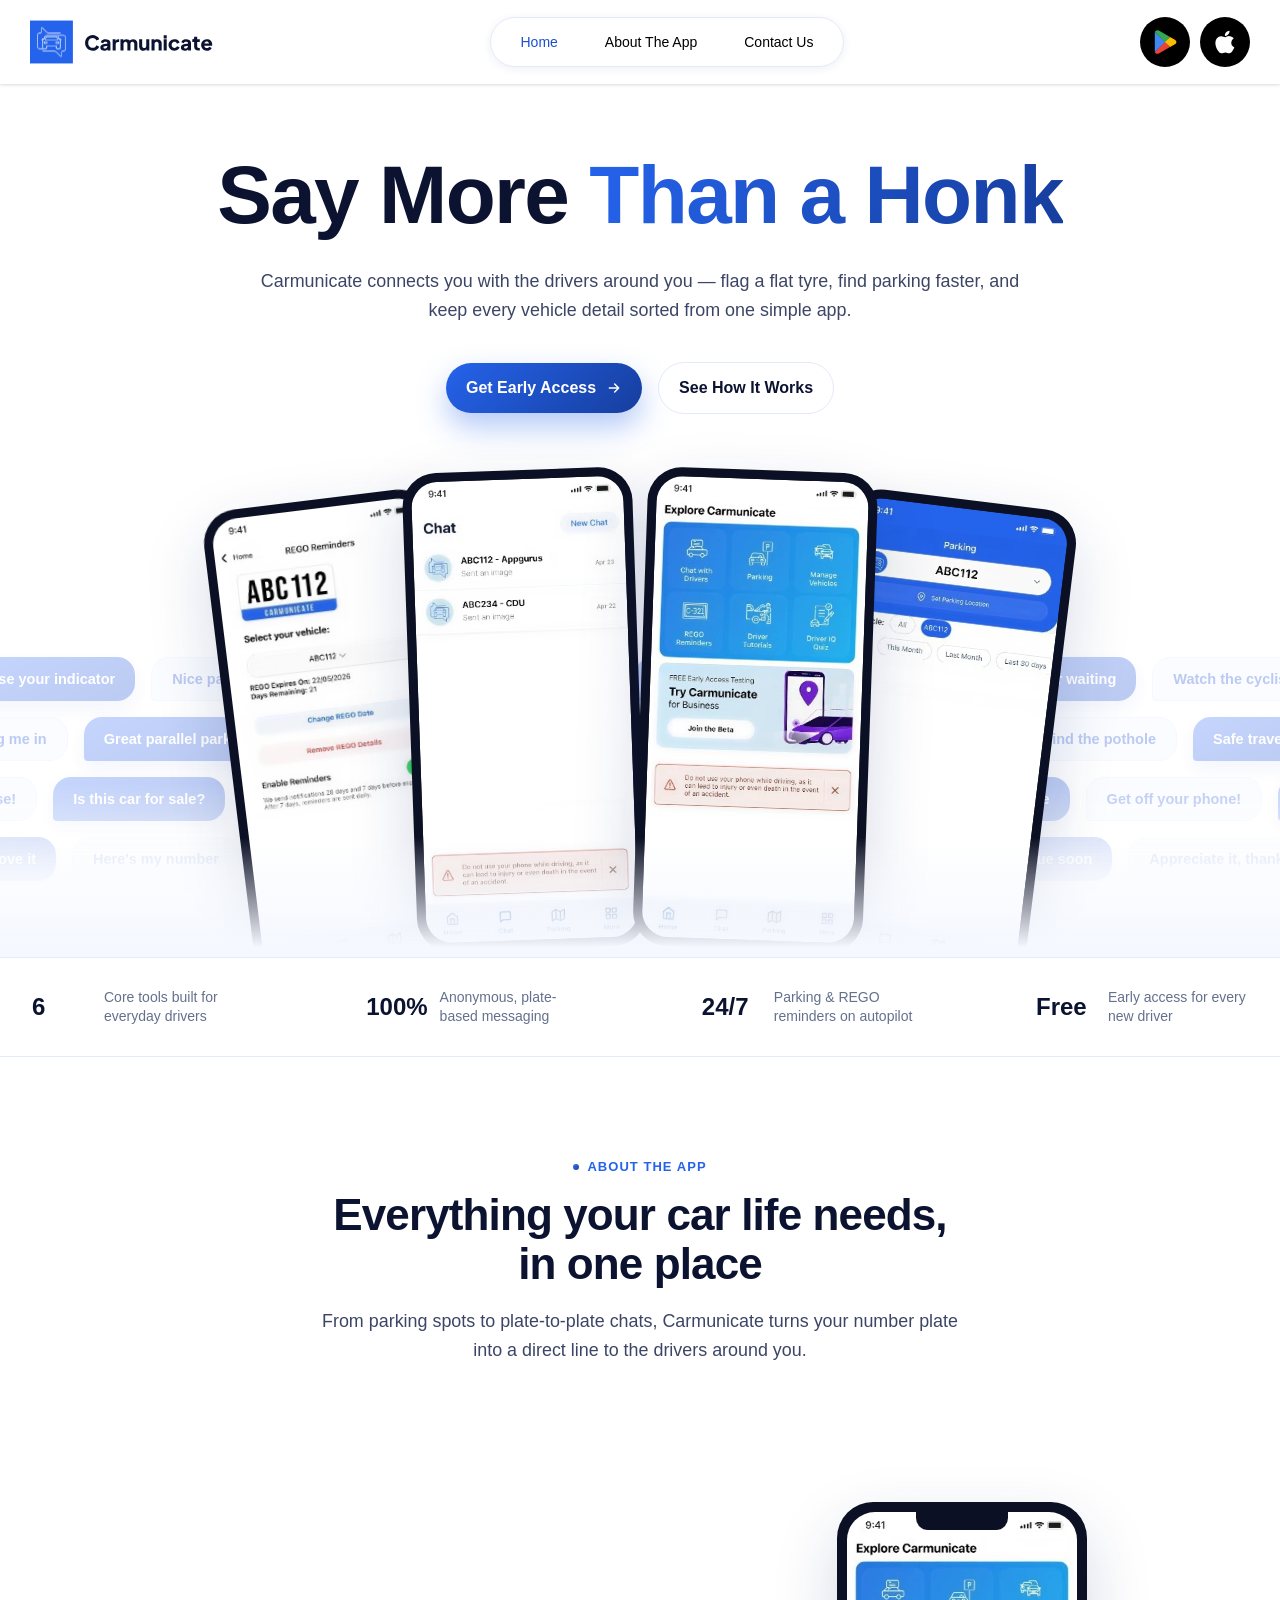
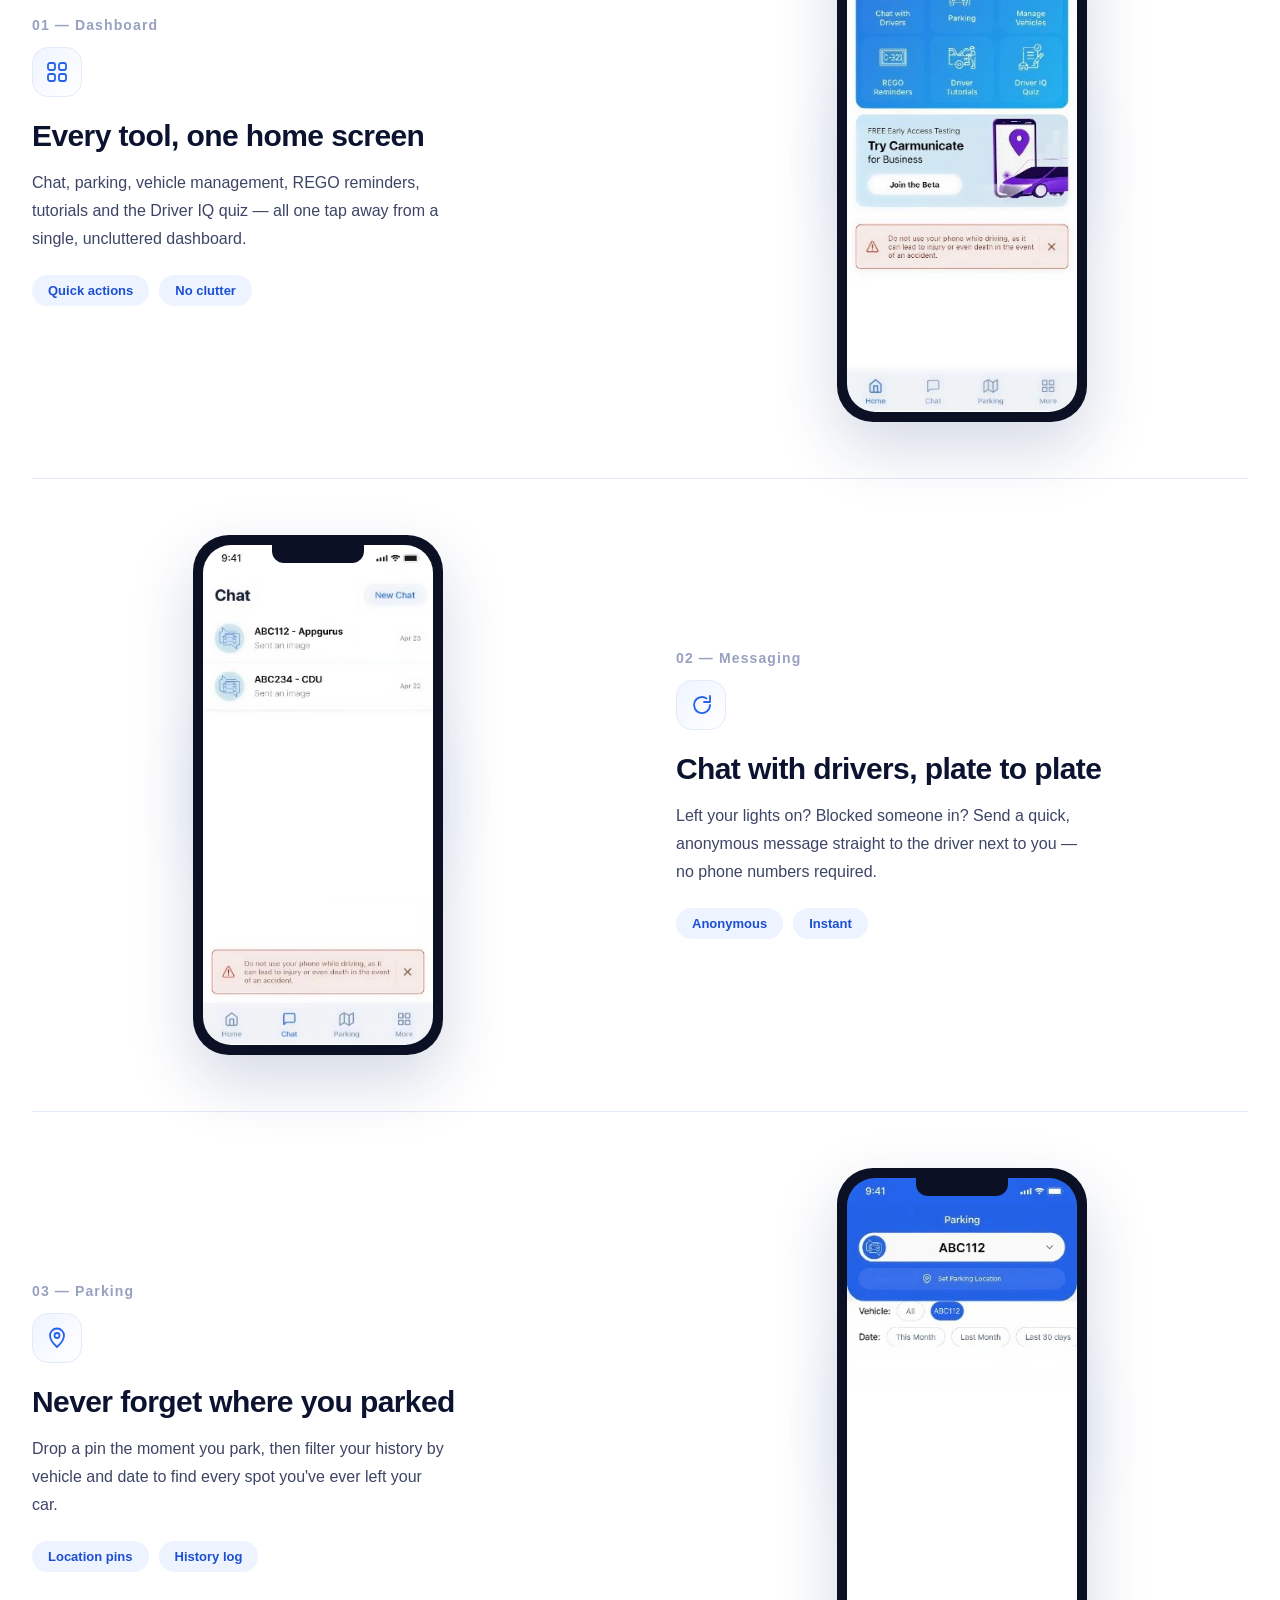
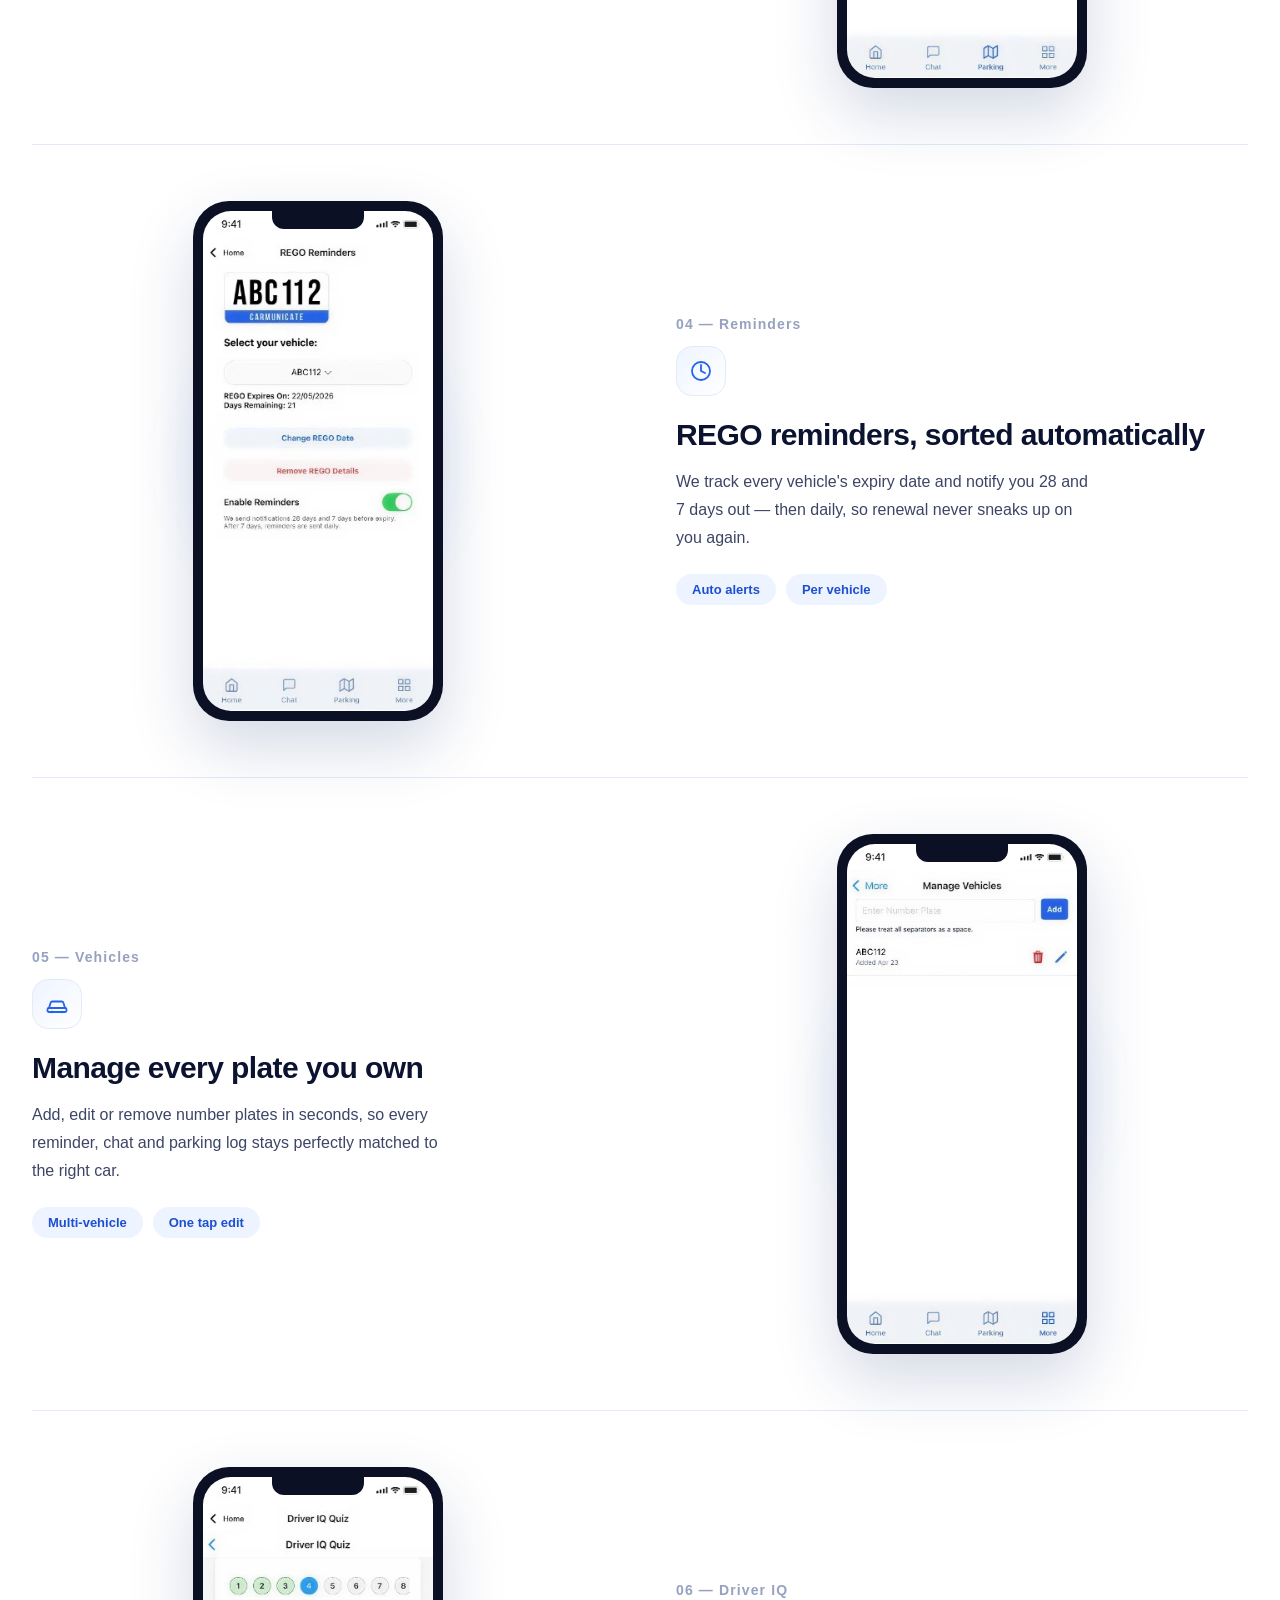
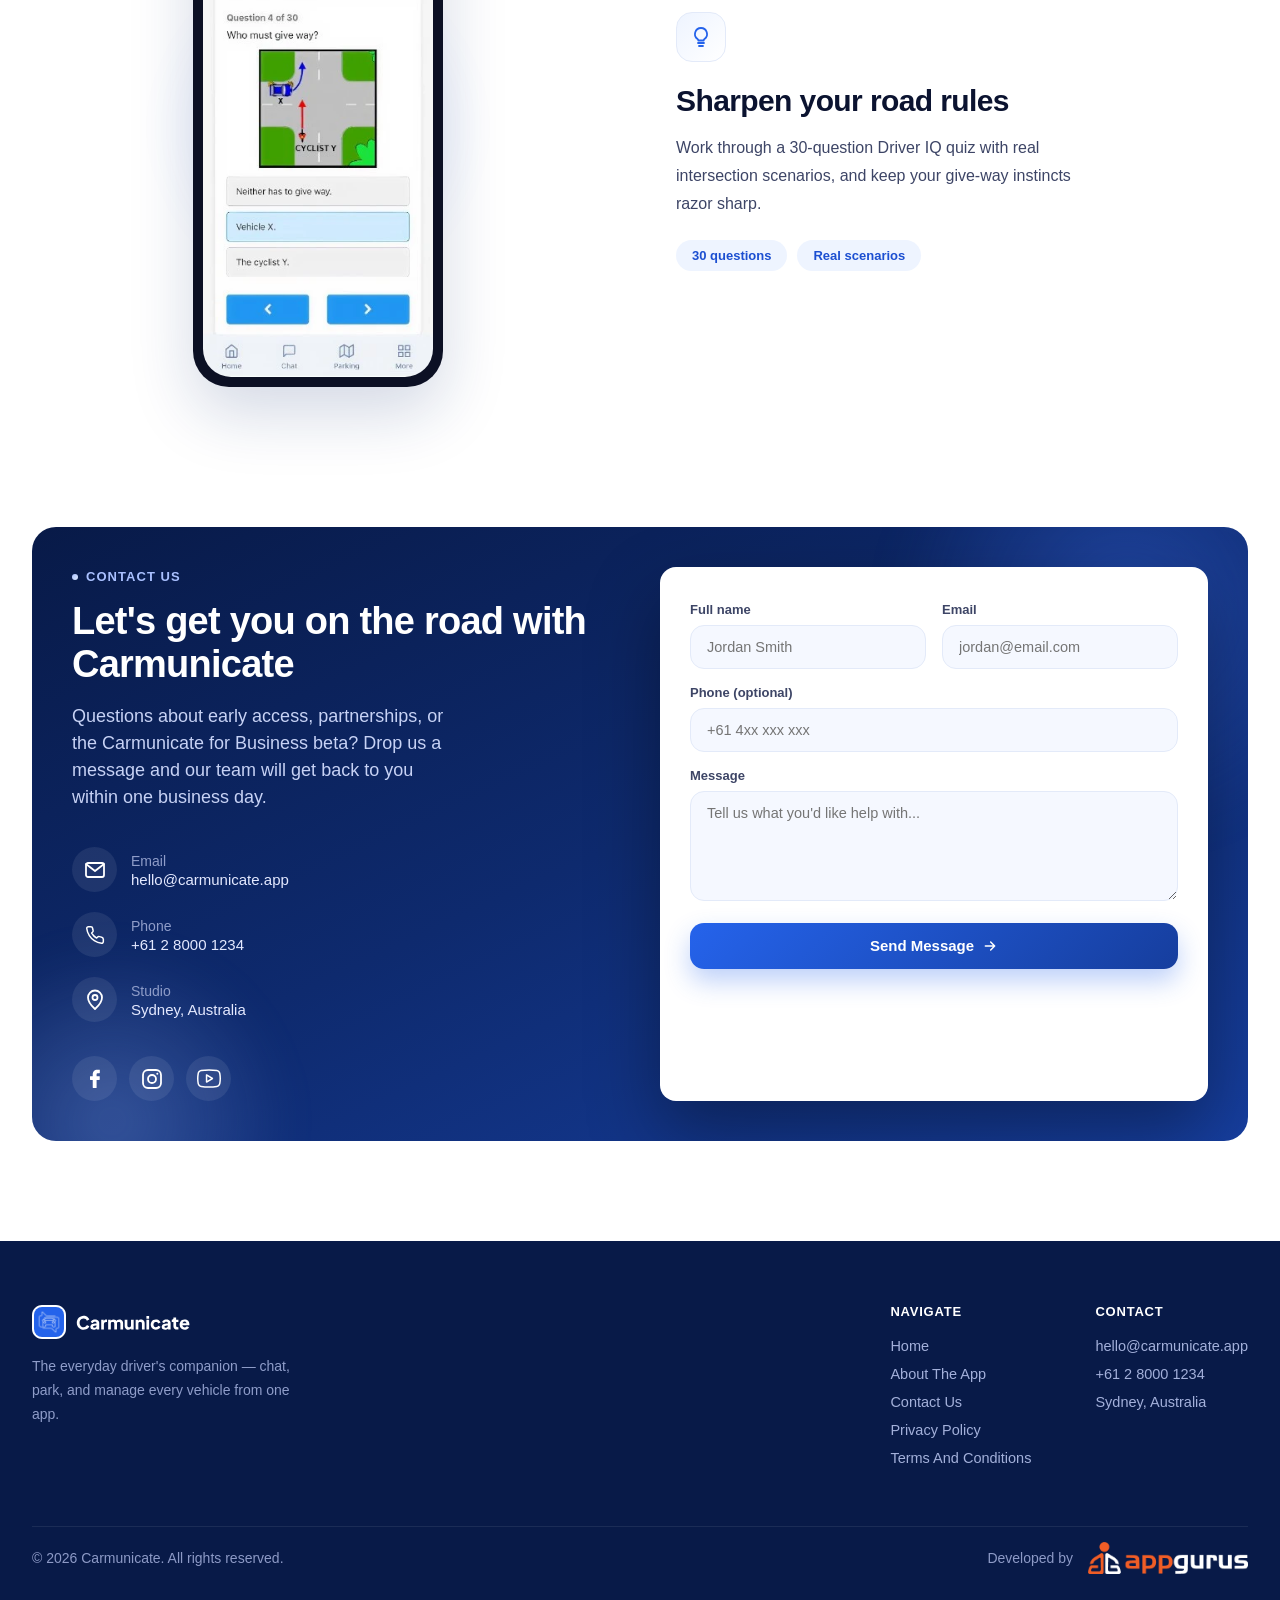
==== commit c32475a6: "icon added - dev" ====
--- a/index.html
+++ b/index.html
@@ -318,22 +318,26 @@
                         <p>Questions about early access, partnerships, or the Carmunicate for Business beta? Drop us a message and our team will get back to you within one business day.</p>
 
                         <div class="contact-detail">
-                            <span class="ic"><svg width="20" height="20" viewBox="0 0 24 24" fill="none"><path d="M3 6l9 7 9-7" stroke="currentColor" stroke-width="1.8" stroke-linecap="round" stroke-linejoin="round"></path><rect x="3" y="5" width="18" height="14" rx="2" stroke="currentColor" stroke-width="1.8"></rect></svg></span>
+                            <span class="ic"><svg width="24" height="24" viewBox="0 0 24 24" fill="none"><path d="M3 6l9 7 9-7" stroke="currentColor" stroke-width="1.8" stroke-linecap="round" stroke-linejoin="round"></path><rect x="3" y="5" width="18" height="14" rx="2" stroke="currentColor" stroke-width="1.8"></rect></svg></span>
                             <a href="#" class="social-v1"><span>Email</span>hello@carmunicate.app</a>
                         </div>
                         <div class="contact-detail">
-                            <span class="ic"><svg width="20" height="18" viewBox="0 0 24 24" fill="none"><path d="M22 16.9v3a2 2 0 0 1-2.2 2 19.8 19.8 0 0 1-8.6-3.1 19.5 19.5 0 0 1-6-6A19.8 19.8 0 0 1 2.1 4.2 2 2 0 0 1 4.1 2h3a2 2 0 0 1 2 1.7c.1.9.3 1.8.6 2.7a2 2 0 0 1-.5 2.1L8 9.7a16 16 0 0 0 6 6l1.2-1.2a2 2 0 0 1 2.1-.5c.9.3 1.8.5 2.7.6a2 2 0 0 1 1.7 2Z" stroke="currentColor" stroke-width="1.8" stroke-linecap="round" stroke-linejoin="round"></path></svg></span>
+                            <span class="ic"><svg width="24" height="20" viewBox="0 0 24 24" fill="none"><path d="M22 16.9v3a2 2 0 0 1-2.2 2 19.8 19.8 0 0 1-8.6-3.1 19.5 19.5 0 0 1-6-6A19.8 19.8 0 0 1 2.1 4.2 2 2 0 0 1 4.1 2h3a2 2 0 0 1 2 1.7c.1.9.3 1.8.6 2.7a2 2 0 0 1-.5 2.1L8 9.7a16 16 0 0 0 6 6l1.2-1.2a2 2 0 0 1 2.1-.5c.9.3 1.8.5 2.7.6a2 2 0 0 1 1.7 2Z" stroke="currentColor" stroke-width="1.8" stroke-linecap="round" stroke-linejoin="round"></path></svg></span>
                             <a href="#" class="social-v1"><span>Phone</span>+61 2 8000 1234</a>
                         </div>
                         <div class="contact-detail">
-                            <span class="ic"><svg width="20" height="20" viewBox="0 0 24 24" fill="none"><path d="M12 21s-7-6.2-7-11.5A7 7 0 0 1 19 9.5C19 14.8 12 21 12 21Z" stroke="currentColor" stroke-width="1.8" stroke-linejoin="round"></path><circle cx="12" cy="9.5" r="2.5" stroke="currentColor" stroke-width="1.8"></circle></svg></span>
+                            <span class="ic"><svg width="24" height="24" viewBox="0 0 24 24" fill="none"><path d="M12 21s-7-6.2-7-11.5A7 7 0 0 1 19 9.5C19 14.8 12 21 12 21Z" stroke="currentColor" stroke-width="1.8" stroke-linejoin="round"></path><circle cx="12" cy="9.5" r="2.5" stroke="currentColor" stroke-width="1.8"></circle></svg></span>
                             <a href="#" class="social-v1"><span>Studio</span>Sydney, Australia</a>
                         </div>
 
                         <div class="social-row">
-                            <a href="#" aria-label="Instagram"><svg width="20" height="20" viewBox="0 0 24 24" fill="none"><rect x="3" y="3" width="18" height="18" rx="5" stroke="currentColor" stroke-width="1.8"></rect><circle cx="12" cy="12" r="4" stroke="currentColor" stroke-width="1.8"></circle><circle cx="17.3" cy="6.7" r="1" fill="currentColor"></circle></svg></a>
-                            <a href="#" aria-label="X"><svg width="20" height="20" viewBox="0 0 24 24" fill="none"><path d="M4 4l16 16M20 4L4 20" stroke="currentColor" stroke-width="1.8" stroke-linecap="round"></path></svg></a>
-                            <a href="#" aria-label="LinkedIn"><svg width="20" height="20" viewBox="0 0 24 24" fill="none"><rect x="3" y="3" width="18" height="18" rx="3" stroke="currentColor" stroke-width="1.8"></rect><path d="M7.5 10v6.5M7.5 7.5v.01M12 16.5V13a2 2 0 0 1 4 0v3.5M12 13v3.5" stroke="currentColor" stroke-width="1.8" stroke-linecap="round"></path></svg></a>
+                            <a href="#" aria-label="facebook"><svg width="10" height="20" viewBox="0 0 7 13" fill="none" xmlns="http://www.w3.org/2000/svg">
+                            <path d="M1.91489 7.19681H0.335106C0.0797873 7.19681 0 7.10106 0 6.8617V4.93085C0 4.67553 0.0957447 4.59574 0.335106 4.59574H1.91489V3.19149C1.91489 2.55319 2.0266 1.94681 2.34574 1.3883C2.68085 0.81383 3.15957 0.430851 3.76596 0.207447C4.16489 0.0638297 4.56383 0 4.99468 0H6.55851C6.78191 0 6.87766 0.0957447 6.87766 0.319149V2.1383C6.87766 2.3617 6.78191 2.45745 6.55851 2.45745C6.12766 2.45745 5.69681 2.45745 5.26596 2.4734C4.83511 2.4734 4.6117 2.68085 4.6117 3.12766C4.59574 3.60638 4.6117 4.06915 4.6117 4.56383H6.46277C6.71808 4.56383 6.81383 4.65957 6.81383 4.91489V6.84574C6.81383 7.10106 6.73404 7.18085 6.46277 7.18085H4.6117V12.383C4.6117 12.6543 4.53191 12.75 4.24468 12.75H2.25C2.01064 12.75 1.91489 12.6543 1.91489 12.4149V7.19681Z" fill="white"/></svg></a>
+                            <a href="#" aria-label="Instagram"><svg width="24" height="24" viewBox="0 0 24 24" fill="none"><rect x="3" y="3" width="18" height="18" rx="5" stroke="currentColor" stroke-width="1.8"></rect><circle cx="12" cy="12" r="4" stroke="currentColor" stroke-width="1.8"></circle><circle cx="17.3" cy="6.7" r="1" fill="currentColor"></circle></svg></a>
+                            <a href="#" aria-label="youtube"><svg width="24" height="20" viewBox="0 0 16 13" fill="none" xmlns="http://www.w3.org/2000/svg">
+                            <path d="M6.62709 3.40254C6.55121 3.35731 6.46469 3.33299 6.37635 3.33206C6.28801 3.33113 6.201 3.35362 6.12418 3.39725C6.04736 3.44088 5.98347 3.50408 5.93901 3.58042C5.89456 3.65677 5.87112 3.74353 5.87109 3.83187V8.49854C5.87109 8.88854 6.29643 9.12454 6.62709 8.92854L10.5398 6.59854C10.6143 6.55428 10.676 6.49143 10.7189 6.41614C10.7617 6.34085 10.7843 6.25571 10.7844 6.16906C10.7845 6.08241 10.762 5.99724 10.7192 5.92188C10.6765 5.84652 10.6149 5.78358 10.5404 5.73921L6.62709 3.40254ZM6.87109 7.61921V4.71254L9.30776 6.16787L6.87109 7.61921Z" fill="white"/>
+                            <path d="M13.2693 0.3455C10.1673 -0.115167 5.834 -0.115167 2.73067 0.3455C1.48933 0.5295 0.511333 1.50417 0.298 2.7695C-0.0993333 5.11817 -0.0993333 7.21217 0.298 9.56017C0.511333 10.8262 1.48933 11.8002 2.73067 11.9842C4.28533 12.2148 6.14667 12.3302 8.00733 12.3302C9.86467 12.3302 11.7213 12.2155 13.27 11.9848C14.51 11.8008 15.4873 10.8268 15.702 9.56083C16.0993 7.21217 16.0993 5.1175 15.702 2.76883C15.4887 1.50417 14.5107 0.5295 13.2693 0.3455ZM14.716 9.39417C14.574 10.2315 13.934 10.8755 13.1227 10.9955C10.1107 11.4428 5.89733 11.4428 2.87733 10.9948C2.06533 10.8742 1.42467 10.2308 1.28333 9.3935C0.900667 7.13083 0.900667 5.1995 1.28333 2.9355C1.42533 2.09817 2.06533 1.4555 2.878 1.33417C4.386 1.11083 6.19333 0.998833 7.99933 0.998833C9.80667 0.998833 11.614 1.11083 13.122 1.33417C13.934 1.45483 14.5747 2.09817 14.716 2.9355C15.0987 5.1995 15.0987 7.13083 14.716 9.39417Z" fill="white"/>
+                            </svg></a>
                         </div>
                     </div>
 
@@ -375,14 +379,16 @@
                       <a href="#">
                         <img src="assets/images/footer-logo.svg" alt="Carmunicate logo">
                       </a>
-                      <p class="mt-3 mb-0">The everyday driver's companion — chat, park, and manage every vehicle from one app.</p>
+                      <p class="mt-3">The everyday driver's companion — chat, park, and manage every vehicle from one app.</p>
                   </div>
                   <div class="footer-cols">
                       <div class="footer-col">
                           <h4>Navigate</h4>
-                          <a href="#home">Home</a>
+                          <a href="./index.html">Home</a>
                           <a href="#abouttheapp">About The App</a>
                           <a href="#contactus">Contact Us</a>
+                          <a href="./privacy-policy.html">Privacy Policy</a>
+                          <a href="./terms-conditions.html">Terms And Conditions</a>
                       </div>
                       <div class="footer-col">
                           <h4>Contact</h4>
--- a/assets/css/style.css
+++ b/assets/css/style.css
@@ -17,8 +17,7 @@
 
 /* Common color hyperlink */
 
-/*a:hover, a:focus, a:active { color:#FF4C1C; text-decoration:none; } /* Common hover color hyperlink */*/
-a,*:hover,*:focus,*:active:focus{text-decoration:none;outline:none!important;outline-offset:0!important;}
+*/ a,*:hover,*:focus,*:active:focus{text-decoration:none;outline:none!important;outline-offset:0!important;}
 a img,img{border:none;outline:none!important;outline-offset:0!important;}
 ul{list-style:none;margin:0;padding:0;}
 i{font-family:'FontAwesome';}
@@ -28,13 +27,11 @@
 a,i,input{transition:all 0.4s ease-in-out 0s;-webkit-transition:all 0.4s ease-in-out 0s;-moz-transition:all 0.4s ease-in-out 0s;-o-transition:all 0.4s ease-in-out 0s;-ms-transition:all 0.4s ease-in-out 0s;}
 
 /* Browser Selection CSS BOF */
-
-/*::selection { background:#FF4C1C; color:#000; } ::-moz-selection { background:#FF4C1C; color:#000; } 
-::-webkit-selection { background:#FF4C1C; color:#000; } ::-o-selection { background:#FF4C1C; color:#000; } 
-::-ms-selection { background:#FF4C1C; color:#000;  }*/
-
-
-
+::selection{background:var(--blue-700);color:var(--white);}
+::-moz-selection{background:var(--blue-700);color:var(--white);}
+::-webkit-selection{background:var(--blue-700);color:var(--white);}
+::-o-selection{background:var(--blue-700);color:var(--white);}
+::-ms-selection{background:var(--blue-700);color:var(--white);}
 p a{color:#1c4fd1;}
 p a:hover{text-decoration:underline;}
 
@@ -82,8 +79,6 @@
 /* Hover State CSS BOF */
 .btn:hover,.btn:focus,.btn:active{background-color:#FF4C1C;color:#fff;border-color:#FF4C1C;box-shadow:none;outline:none;}
 .btn:hover,.btn:focus,.btn:active{background-color:#3E3E3E;border-color:#3E3E3E;}
-
-/*	.btn-with-arrow:hover:after, .btn-with-arrow:focus:after, .btn-with-arrow:active:after{transform: rotate(45deg);background-size: 25px;}*/
 .btn{position:relative;overflow:hidden;z-index:1;}
 [type=button],[type=reset],[type=submit],button{-webkit-appearance:unset;}
 
@@ -105,7 +100,7 @@
 
 /* Focus State CSS BOF */
 .form-control:focus,.form-select:focus{border-color:#FF4C1C;box-shadow:none;-webkit-box-shadow:none;-moz-box-shadow:none;background-color:#f8f8f8;}
-.page-wrapper{margin:0px auto;}
+.page-wrapper{margin:0px auto;display: flex; flex-direction: column; min-height: 100%;}
 .display-none{display:none!important;}
 .no-scroll{overflow:hidden;}
 .no-padding{padding:0!important;}
@@ -119,49 +114,6 @@
 @media (max-width:1280px){
 	.container{padding:0 30px;}
 }
-
-/*@media (max-width:1024px){
-	.container{padding:0 30px;}
-}
-@media (max-width:640px){
-	.container{padding:0 24px;}
-}*/
-
-/* ============================================================
-  NAV
-============================================================ */
-
-/*nav{position:fixed;top:0;left:0;right:0;z-index:900;height:60px;display:flex;align-items:center;transition:background 0.4s,backdrop-filter 0.4s,border-bottom 0.4s,box-shadow 0.4s;}
-nav.scrolled{background:rgba(255,255,255,0.88);backdrop-filter:blur(20px) saturate(180%);-webkit-backdrop-filter:blur(20px) saturate(180%);border-bottom:1px solid var(--stroke);box-shadow:var(--shadow-sm);}
-.nav-inner{width:100%;max-width:1440px;margin:0 auto;padding:0 80px;display:flex;align-items:center;justify-content:space-between;}
-@media (max-width:1280px){
-	.nav-inner{padding:0 56px;}
-}
-@media (max-width:1024px){
-	.nav-inner{padding:0 40px;}
-}
-.nav-logo img{height:65px;display:block;}*/
-
-/* On light bg, invert logo since it's white-on-black */
-
-/*.nav-links{display:flex;gap:36px;list-style:none;}
-.nav-links a{color:var(--ink-3);text-decoration:none;font-size:14px;font-weight:400;letter-spacing:0.01em;transition:color 0.2s;}
-.nav-links a:hover{color:var(--ink);}
-.nav-actions{display:flex;gap:10px;align-items:center;}
-.nav-btn{display:inline-flex;align-items:center;gap:7px;padding:8px 18px;border-radius:100px;font-size:13px;font-weight:700;font-family:'Lato',sans-serif;text-decoration:none;cursor:pointer;transition:all 0.2s;white-space:nowrap;letter-spacing:0.03em;border:none;}
-.nav-btn-ghost{background:var(--light);color:var(--ink);border:1px solid var(--stroke);}
-.nav-btn-ghost:hover{background:var(--light2);}
-.nav-btn-fill{background:var(--orange);color:#fff;}
-.nav-btn-fill:hover{background:var(--orange-hover);transform:translateY(-1px);box-shadow:0 4px 16px rgba(255,76,28,0.3);}
-.hero-cta{display:flex;gap:14px;justify-content:center;flex-wrap:wrap;margin-bottom:72px;opacity:0;animation:fadeUp 0.7s ease 0.55s forwards;}
-.btn-primary{display:inline-flex;align-items:center;gap:9px;padding:15px 32px;border-radius:100px;background:var(--orange);color:#fff;font-size:15px;font-weight:700;font-family:'Lato',sans-serif;letter-spacing:0.03em;text-decoration:none;transition:all 0.25s;box-shadow:0 4px 20px rgba(255,76,28,0.3);}
-.btn-primary:hover{background:var(--orange-hover);transform:translateY(-2px);box-shadow:0 8px 28px rgba(255,76,28,0.38);}
-.btn-secondary{display:inline-flex;align-items:center;gap:9px;padding:15px 32px;border-radius:100px;background:var(--light);color:var(--ink);font-size:15px;font-weight:700;font-family:'Lato',sans-serif;letter-spacing:0.03em;text-decoration:none;border:1px solid var(--stroke);transition:all 0.25s;}
-.btn-secondary:hover{background:var(--light2);transform:translateY(-2px);box-shadow:var(--shadow-md);}
-*/
-
-
-
 .wrap{width:100%;max-width:1340px;margin:0 auto;padding:0 32px;}
 .eyebrow{display:inline-flex;align-items:center;gap:8px;font-size:13px;font-weight:600;letter-spacing:0.08em;text-transform:uppercase;color:var(--blue-600);}
 .eyebrow::before{content:"";width:6px;height:6px;border-radius:50%;background:linear-gradient(135deg,var(--blue-500),var(--blue-800));display:inline-block;}
@@ -183,12 +135,12 @@
 .nav-pill a:hover{color:var(--blue-700);background:var(--blue-50);}
 .store-badges{display:flex;align-items:center;gap:10px;}
 .store-badge{display:flex;align-items:center;transition:transform .25s ease,background .25s ease,box-shadow .25s ease;}
-.store-badge:hover{transform:translateY(-2px);box-shadow:var(--shadow-md);border-radius: 50%}
+.store-badge:hover{transform:translateY(-2px);box-shadow:var(--shadow-md);border-radius:50%}
 .store-badge .label{line-height:1.15;}
 
 /* ---------- HERO ---------- */
 .hero{position:relative;padding-top:85px;overflow:hidden;background:var(--white);}
-.bubble-field{position:absolute;inset:0;top:unset;bottom:50px;display:flex;flex-direction:column;gap:16px;padding:26px 0;z-index:0;-webkit-mask-image:linear-gradient(to bottom,black 55%,transparent 96%);mask-image:linear-gradient(to bottom,black 55%,transparent 96%);opacity: 0.3}
+.bubble-field{position:absolute;inset:0;top:unset;bottom:50px;display:flex;flex-direction:column;gap:16px;padding:26px 0;z-index:0;-webkit-mask-image:linear-gradient(to bottom,black 55%,transparent 96%);mask-image:linear-gradient(to bottom,black 55%,transparent 96%);opacity:0.3}
 .bubble-row{display:flex;gap:16px;white-space:nowrap;will-change:transform;justify-content:center;}
 .bubble-row.odd{transform:translateX(-42px);}
 .bubble{display:inline-flex;align-items:center;background:linear-gradient(155deg,var(--blue-500),var(--blue-700));color:#fff;font-weight:700;font-size:14.5px;padding:13px 20px;border-radius:18px 18px 18px 4px;box-shadow:0 8px 18px rgba(28,79,209,0.18);flex:0 0 auto;}
@@ -220,15 +172,15 @@
 .trust{background:#fff;border-top:1px solid var(--line);border-bottom:1px solid var(--line);padding:30px 0;position:relative;z-index:3;}
 .trust .wrap{display:flex;align-items:center;justify-content:space-between;flex-wrap:wrap;gap:20px;}
 .trust-item{display:flex;align-items:center;gap:12px;}
-.trust-item .num{font-family:'Plus Jakarta Sans',sans-serif;font-weight:800;font-size:24px;color:var(--ink);min-width: 60px;}
+.trust-item .num{font-family:'Plus Jakarta Sans',sans-serif;font-weight:800;font-size:24px;color:var(--ink);min-width:60px;}
 .trust-item .lbl{font-size:14px;color:var(--slate);max-width:140px;line-height:1.35;font-weight:500;}
 
 /* ---------- FEATURES ---------- */
-.features{padding:100px 0px 50px;overflow: hidden;}
+.features{padding:100px 0px 50px;overflow:hidden;}
 .section-head{max-width:640px;margin:0 auto 96px;text-align:center;}
 .section-head h2{font-size:clamp(30px,4vw,44px);font-weight:800;margin:16px 0 18px;}
 .section-head p{font-size:clamp(16px,1.4vw,20px);color:var(--ink-soft);line-height:1.65;}
-.feature-row{display:grid;grid-template-columns:1fr 1fr;gap:72px;align-items:center;/*margin-bottom:150px;*/}
+.feature-row{display:grid;grid-template-columns:1fr 1fr;gap:72px;align-items:center;	/*margin-bottom:150px;*/}
 .feature-row:last-child{margin-bottom:0;}
 .feature-row.flip{grid-template-columns:1fr 1fr;}
 .feature-row.flip .feature-visual{order:2;}
@@ -259,11 +211,11 @@
 .contact-info h2{color:#fff;font-size:clamp(28px,3.4vw,38px);margin:16px 0 18px;font-weight:800;}
 .contact-info p{color:#c7d2f5;font-size:18px;line-height:1.5;max-width:380px;margin-bottom:36px;}
 .contact-detail{display:flex;align-items:center;gap:14px;margin-bottom:18px;}
-.contact-detail .ic{width:40px;height:40px;border-radius:12px;background:rgba(255,255,255,0.08);display:flex;align-items:center;justify-content:center;color:#fff;flex:0 0 auto;}
+.contact-detail .ic{width:45px;height:45px;border-radius:50px;background:rgba(255,255,255,0.08);display:flex;align-items:center;justify-content:center;color:#fff;flex:0 0 auto;}
 .contact-detail .social-v1{color:#e4e9ff;font-size:15px;font-weight:500;}
 .contact-detail span{display:block;color:#8f9dc9;font-size:14px;margin-bottom:2px;}
 .social-row{display:flex;gap:12px;margin-top:32px;}
-.social-row a{width:40px;height:40px;border-radius:11px;background:rgba(255,255,255,0.08);display:flex;align-items:center;justify-content:center;color:#fff;transition:background .25s ease,transform .25s ease;}
+.social-row a{width:45px;height:45px;border-radius:50px;background:rgba(255,255,255,0.08);display:flex;align-items:center;justify-content:center;color:#fff;transition:background .25s ease,transform .25s ease;}
 .social-row a:hover{background:rgba(255,255,255,0.18);transform:translateY(-3px);}
 .contact-form{background:#fff;border-radius:24px;padding:40px;box-shadow:0 30px 70px rgba(0,0,0,0.35);}
 .form-row{display:grid;grid-template-columns:1fr 1fr;gap:16px;margin-bottom:16px;}
@@ -272,7 +224,7 @@
 .field input,.field textarea{border:1.5px solid var(--line);border-radius:14px;padding:13px 16px;font-size:14.5px;font-family:inherit;background:var(--bg);color:var(--ink);transition:border-color .2s ease,box-shadow .2s ease,background .2s ease;}
 .field input:focus,.field textarea:focus{outline:none;border-color:var(--blue-500);background:#fff;box-shadow:0 0 0 4px rgba(37,99,235,0.12);}
 .field textarea{resize:vertical;min-height:110px;}
-.form-submit{width:100%;margin-top:6px;background:linear-gradient(135deg,var(--blue-600),var(--blue-800));color:#fff;padding:15px;border-radius:14px;font-size:15px;font-weight:700;display:flex;align-items:center;justify-content:center;gap:8px;box-shadow:0 12px 26px rgba(37,99,235,0.3);transition:transform .2s ease,box-shadow .2s ease;line-height: 1}
+.form-submit{width:100%;margin-top:6px;background:linear-gradient(135deg,var(--blue-600),var(--blue-800));color:#fff;padding:15px;border-radius:14px;font-size:15px;font-weight:700;display:flex;align-items:center;justify-content:center;gap:8px;box-shadow:0 12px 26px rgba(37,99,235,0.3);transition:transform .2s ease,box-shadow .2s ease;line-height:1}
 .form-submit:hover{transform:translateY(-2px);box-shadow:0 16px 34px rgba(37,99,235,0.38);}
 
 /* ---------- FOOTER ---------- */
@@ -291,8 +243,67 @@
 .footer-social{display:flex;gap:10px;}
 .footer-social a{width:36px;height:36px;border-radius:10px;background:rgba(255,255,255,0.06);display:flex;align-items:center;justify-content:center;color:#c7d2f5;transition:background .2s ease,transform .2s ease;}
 .footer-social a:hover{background:rgba(255,255,255,0.14);transform:translateY(-2px);}
-.footer-rights-wrap {display: flex;flex-wrap: wrap;justify-content: space-between;align-items: center;}
-.footer-reserve-wrap.footer-rights-fn, .footer-rights-devt.footer-rights-fn {color: #8d9ac6;}
+.footer-rights-wrap{display:flex;flex-wrap:wrap;justify-content:space-between;align-items:center;}
+.footer-reserve-wrap.footer-rights-fn,.footer-rights-devt.footer-rights-fn{color:#8d9ac6;}
+
+/* ---------- 404 Page ---------- */
+.h-spacing{padding-top:85px;}
+main {flex-shrink: 0;flex-grow: 1;}
+a:focus-visible{outline: none;}
+
+.page-404 .wrap{min-height:60vh;display:flex;align-items:center;justify-content:center;padding:24px 20px;}
+.page-404 .card{width:100%;text-align:center;border:none;animation:fade-up 0.6s ease-out both;}
+@keyframes fade-up{
+	from{opacity:0;transform:translateY(12px);}
+	to{opacity:1;transform:translateY(0);}
+}
+
+.page-404 .code{font-size:clamp(74px,14vw,120px);font-weight:700;line-height:1;margin:0 0 6px;background:linear-gradient(100deg,var(--blue-800) 30%,var(--white) 45%,var(--blue-800) 60%);background-size:250% 100%;background-position:150% 0;-webkit-background-clip:text;background-clip:text;color:transparent;animation:shimmer 4.2s ease-in-out infinite;-webkit-animation:shimmer 4.2s ease-in-out infinite;}
+@keyframes shimmer{
+	0%{background-position:150% 0;}
+	50%{background-position:-50% 0;}
+	100%{background-position:-150% 0;}
+}
+
+.page-404 .underline{width:64px;height:3px;margin:0 auto 26px;background:var(--blue-800);border-radius:2px;transform-origin:center;animation:scan 3.2s ease-in-out infinite;-webkit-animation:scan 3.2s ease-in-out infinite;}
+@keyframes scan{
+	0%,100%{transform:scaleX(0.4);opacity:0.4;}
+	50%{transform:scaleX(1);opacity:1;}
+}
+
+.page-404 h1.title{font-size:20px;font-weight:600;margin:0 0 10px;color:var(--ink);}
+.page-404 p.desc{font-size:15px;line-height:1.6;color:var(--ink-soft);max-width:400px;margin:0 auto 28px;}
+.page-404 .actions{display:flex;gap:12px;justify-content:center;flex-wrap:wrap;}
+@media (prefers-reduced-motion:reduce){
+	.page-404 .card{animation:none;}
+	.page-404 .code{animation:none;background-position:0 0;}
+	.page-404 .underline{animation:none;transform:scaleX(0.7);opacity:0.8;}
+}
+
+/* ---------- Default page ---------- */
+.default-page-sec{background: #FFFFFF;padding:160px 0px 80px;}
+.default-page-sec h1{font-size:48px;}
+.default-page-sec h2{font-size:40px;}
+.default-page-sec h3{font-size:32px;}
+.default-page-sec h4{font-size:28px;}
+.default-page-sec h5{font-size:24px;}
+.default-page-sec h6{font-size:22px;}
+.default-page-sec h1,.default-page-sec h2,.default-page-sec h3,.default-page-sec h4,.default-page-sec h5,.default-page-sec h6{line-height:1.2;font-weight:700;margin-bottom:15px;margin-top:20px;}
+.default-page-sec p{font-size:18px;line-height:1.6;font-weight:400;margin-bottom:15px;}
+.default-page-sec a{color:#1c4fd1}
+.default-page-sec ol{list-style-type:decimal;margin:15px 0px 20px;padding-left:0px;}
+.default-page-sec ul{list-style:disc;margin:15px 0px 20px;padding-left:0px;}
+.default-page-sec li{margin-bottom:10px;margin-left:30px;padding-left:.5em;font-size:18px;color:#000000;line-height:24px;font-weight:400;}
+.default-page-sec ol ol{list-style:upper-roman;padding-left:10px;}
+.default-page-sec ol ol ol{list-style:lower-alpha;}
+.default-page-sec ul ul{list-style:circle;padding-left:10px;}
+.default-page-sec ul ul li{margin-left:25px;}
+.default-page-sec ul ol li::marker{font-size:unset;}
+.default-page-sec blockquote{max-width:100%;text-align:left;margin:25px 0px;padding:25px 20px;font-size:16px;font-weight:400;line-height:1.4;color:#1c4fd1;background:#fff;border-left:4px solid #1c4fd1;}
+.default-page-sec b,.default-page-sec strong{font-weight:700}
+.default-page-sec img{max-width:100%;height:auto;position:relative;}
+
+
 /* ---------- RESPONSIVE ---------- */
 
 /* 1600px and above — Show full store badges */
@@ -308,22 +319,23 @@
 	.store-badge .google-icon,.store-badge .app-icon{height:50px;width:50px;}
 }
 @media (max-width:1499px){
-	.contact-panel{border-radius:24px;grid-template-columns:1fr 1fr;padding:40px;gap: 40px}
+	.contact-panel{border-radius:24px;grid-template-columns:1fr 1fr;padding:40px;gap:40px}
 	.contact-form{border-radius:16px;padding:35px 30px;}
 }
-@media (max-width: 1199px) {
-	.contact-form {padding: 30px 25px;}
-}
+@media (max-width:1199px){
+	.contact-form{padding:30px 25px;}
+}
+
 /* 992px and below — Hide everything */
 @media (max-width:991px){
 	.store-badge .google-icon,.store-badge .app-icon{display:none!important;}
 	.store-badge .google-play,.store-badge .app-store{display:block!important;}
-	.feature-row {gap: 30px;}
+	.feature-row{gap:30px;}
 
 	/*.feature-row .feature-visual{order:2;}
 	.feature-row .feature-copy{order:1;}*/
 	.contact-panel{grid-template-columns:1fr;padding:30px;}
-	.hero-phones .device{width:190px;}
+	.hero-phones .device{width:190px;} 
 	.phone-frame{width:210px;}
 }
 @media (max-width:900px){
@@ -331,25 +343,18 @@
 
 /*.store-badges .store-badge:nth-child(2){display:none;}*/}
 @media (max-width:767px){
-	.hero {    padding-top: 80px;}
+	.hero{padding-top:80px;}
 	.wrap{padding:0 16px;}
-	.hero-phones {margin-top: 120px;}
-	.bubble-field {bottom: 140px;}
+	.hero-phones{margin-top:120px;}
+	.bubble-field{bottom:140px;}
 	.contact{padding:60px 0;}
-	.features {padding: 60px 0px 0px;}
+	.features{padding:60px 0px 0px;}
 	.hero-phones .device:nth-child(1),.hero-phones .device:nth-child(4),.hero-phones .device:nth-child(1){display:none;}
 	.hero-phones .device{width:160px;}
 	.bubble{font-size:12px;padding:10px 15px;}
 	.form-row{grid-template-columns:1fr;}
-	.btn-primary {
-    gap: 8px;
-    padding: 12px 16px;
-    font-size: 14px;
-}
-.btn-secondary {
-    padding: 12px 16px;
-    font-size: 14px;
-}
+	.btn-primary{gap:8px;padding:12px 16px;font-size:14px;}
+	.btn-secondary{padding:12px 16px;font-size:14px;}
 
 	/*.phone-frame {width: 210px;}*/
 	.feature-row,.feature-row{grid-template-columns:1fr;gap:30px;}
@@ -358,13 +363,8 @@
 	.contact-panel{padding:32px;border-radius:28px;}
 	.footer-top{gap:36px;}
 	.footer-cols{gap:36px;}
-	.phone-frame {
-    border-radius: 32px;
-    padding: 5px;
-}
-.phone-frame .notch {
-    top: 5px;
-}
+	.phone-frame{border-radius:32px;padding:5px;}
+	.phone-frame .notch{top:5px;}
 
 /*.store-badges{display:none;}*/}
 @media (max-width:576px){
@@ -378,12 +378,12 @@
 	.social-row{gap:16px;margin-top:30px;}
 	.contact-form{border-radius:12px;padding:20px;}
 	.form-submit{padding:12px 16px;border-radius:12px;font-size:13px;}
-	.section-head {margin: 0 auto 70px;}
-	.footer-brand {max-width: 550px;}
+	.section-head{margin:0 auto 70px;}
+	.footer-brand{max-width:550px;}
 }
 @media (max-width:380px){
-	.hero h1 {font-size: 30px}
-	.feature-copy h3 {font-size: 26px;}
+	.hero h1{font-size:30px}
+	.feature-copy h3{font-size:26px;}
 	.contact-panel{padding:20px;border-radius:16px;gap:45px;}
 	.contact-info h2{margin:16px 0;max-width:300px;}
 	.contact-info p{font-size:14px;max-width:300px;margin-bottom:30px;}
@@ -392,4 +392,4 @@
 	.contact-detail .social-v1{font-size:13px;}
 	.contact-detail span{font-size:12px;}
 	.field input,.field textarea{border-radius:12px;padding:12px 16px;font-size:14px;}
-}+}
--- a/assets/css/media.css
+++ b/assets/css/media.css
@@ -79,7 +79,7 @@
 
 }
 
-@media (max-width: 1199.98px) { 
+@media (max-width: 1199px) { 
 
 
 	h1,.h1 { font-size:45px;}
@@ -94,11 +94,17 @@
 
     button.slick-prev.slick-arrow{right:18%;}
 
-
-
-	/*.container {width: 94%; }*/
-			
-
+	/* @madhavi */
+	.default-page-sec h1{font-size:42px;}
+	.default-page-sec h2{font-size:34px;}
+	.default-page-sec h3{font-size:28px;}
+	.default-page-sec h4{font-size:24px;}
+	.default-page-sec h5{font-size:22px;}
+	.default-page-sec h6{font-size:18px;}
+	.default-page-sec p{font-size:16px;}
+	.default-page-sec li{font-size:15px;}
+	.default-page-sec ul li a{font-size:15px;}
+	.default-page-sec{padding:100px 0px 60px;}
 }		
 
 
@@ -108,7 +114,7 @@
 // Medium devices (tablets, less than 992px)
 ===========================================================*/
 
-@media (max-width: 991.98px) 	{ 
+@media (max-width: 991px) 	{ 
 	
 	h1,.h1 { font-size:40px;}
 	h2,.h2 { font-size:28px;}
@@ -159,7 +165,7 @@
 // Small devices (landscape phones, less than 768px)
 ===========================================================*/
 
-@media (max-width: 767.98px) {
+@media (max-width: 767px) {
 
 
 	h1,.h1 { font-size:35px;}
@@ -190,6 +196,20 @@
 	.story-layout button.slick-prev.slick-arrow{right: unset;left: 5%;}
 	.story-layout button.slick-next.slick-arrow{right: 5%;}
 
+	/* @madhavi */
+	.h-spacing{
+		padding-top: 80px;
+	}
+	.default-page-sec h1{font-size:34px;}
+	.default-page-sec h2{font-size:28px;}
+	.default-page-sec h3{font-size:24px;}
+	.default-page-sec h4{font-size:22px;}
+	.default-page-sec h5{font-size:20px;}
+	.default-page-sec h6{font-size:18px;}
+	.default-page-sec p{font-size:14px;}
+	.default-page-sec ul li a{font-size:14px;}
+	.default-page-sec{padding:100px 0px 60px;}
+
 }
 
 /*=========================================================
@@ -207,10 +227,15 @@
 
 	.container{ width: 100%; padding-left:20px; padding-right:20px; }
 
-
-
-}
-
-
-
-
+	/* @madhavi */
+	.default-page-sec h1{font-size:28px;}
+	.default-page-sec h2{font-size:24px;}
+	.default-page-sec h3{font-size:22px;}
+	.default-page-sec h4{font-size:20px;}
+	.default-page-sec h5{font-size:18px;}
+	.default-page-sec h6{font-size:14px;}
+}
+
+
+
+
--- a/assets/css/header.css
+++ b/assets/css/header.css
@@ -1,208 +1,127 @@
 /*header active start*/
+.site-header{position:relative;z-index:999;}
 
-	.site-header{position: relative;  z-index: 999;}
-	/*.header-main{width: 100%; position: fixed; z-index:999; transition: all 0.5s linear; top:0 !important; }*/
-	
-	.header-main{transition: all 400ms ease-in-out;box-shadow: 0 1px 3px rgba(0, 0, 0, 0.15);padding:10px 0;background: rgba(255, 255, 255, 0.97);}
-
+/*.header-main{width: 100%; position: fixed; z-index:999; transition: all 0.5s linear; top:0 !important; }*/
+.header-main{transition:all 400ms ease-in-out;box-shadow:0 1px 3px rgba(0,0,0,0.15);padding:10px 0;background:rgba(255,255,255,0.97);}
 
 /*header active end*/
 
-
 /*index css Start*/
 
-	.header-main .header-inner-main {position: relative;transition: all 400ms ease;}
-	.header-logo{width:294px;position:relative;}
-	.header-logo .logo-img {width: 200px;height: 64px;}
-	.header-main .header-inner-main .header-inner {width: calc(100% - 294px);align-items: center;}
-	.header-main .header-inner-main  nav.navbar {padding: 0; display: -webkit-box; display: -ms-flexbox; display: -webkit-flex; display: -webkit-box; display: flex; flex-wrap: nowrap; align-items: center;}
-	.header-main .header-inner-main .header-inner .header-menu ul li a{position:relative;font-size: 14px;color: #000000;margin: 0px 18px;font-weight: 500;text-decoration: none;    padding: 8px 0px;}
-	.header-main .header-inner-main .header-inner .header-menu ul li a:hover { color:#1c4fd1;}
-    .header-main .header-inner-main .header-inner .header-menu ul li a.active{color:#1c4fd1;}
+.header-main .header-inner-main{position:relative;transition:all 400ms ease;}
+.header-logo{width:294px;position:relative;}
+.header-logo .logo-img{width:200px;height:64px;}
+.header-main .header-inner-main .header-inner{width:calc(100% - 294px);align-items:center;}
+.header-main .header-inner-main  nav.navbar{padding:0;display:-webkit-box;display:-ms-flexbox;display:-webkit-flex;display:-webkit-box;display:flex;flex-wrap:nowrap;align-items:center;}
+.header-main .header-inner-main .header-inner .header-menu ul li a{position:relative;font-size:14px;color:#000000;margin:0px 18px;font-weight:500;text-decoration:none;padding:8px 0px;}
+.header-main .header-inner-main .header-inner .header-menu ul li a:hover{color:#1c4fd1;}
+.header-main .header-inner-main .header-inner .header-menu ul li a.active{color:#1c4fd1;}
+
 /*	.header-main .header-inner-main .header-inner .header-menu ul li a.active, .header-main .header-inner-main .header-inner .header-menu ul li.active a {color:#0171BB; }*/
-	.header-main .navbar-container {width: 100%; margin-right: auto; margin-left: auto;}
-	.header-main .header-inner-main .header-menu-inner{display:flex;align-items:center;justify-content:space-between;width:100%;gap: 20px;}
-	.header-main .header-inner-main .header-menu-inner .header-btn-main{display: flex;align-items: center;gap: 14px;}
-	.header-main .header-inner-main .header-menu-inner .header-btn a{margin:5px 0px 5px 10px;padding:13px 25px 13px;min-width: 138px;border-radius: 50px;}	
-	.header-main .header-inner-main .header-inner .header-menu ul li.active a {color: #080808 !important; } 
+.header-main .navbar-container{width:100%;margin-right:auto;margin-left:auto;}
+.header-main .header-inner-main .header-menu-inner{display:flex;align-items:center;justify-content:space-between;width:100%;gap:20px;}
+.header-main .header-inner-main .header-menu-inner .header-btn-main{display:flex;align-items:center;gap:14px;}
+.header-main .header-inner-main .header-menu-inner .header-btn a{margin:5px 0px 5px 10px;padding:13px 25px 13px;min-width:138px;border-radius:50px;}
+.header-main .header-inner-main .header-inner .header-menu ul li.active a{color:#080808!important;}
+.header-main .header-inner-main .header-menu-inner .navbar-nav{max-width:calc(100% - 259px);margin-left:auto;margin-right:auto;padding-left:16px;padding-right:16px;padding:8px;border:1px solid #e3eaf9;background:#fff;border-radius:999px;box-shadow:0 2px 10px rgba(14,42,110,0.07);display:flex;align-items:center;gap:15px;}
+.header-main{position:fixed;width:100%;}
 
-     
-	 .header-main .header-inner-main .header-menu-inner .navbar-nav{max-width:calc(100% - 259px);margin-left:auto;margin-right:auto;padding-left:16px;padding-right:16px;padding:8px;border:1px solid #e3eaf9;background:#fff;border-radius:999px;box-shadow:0 2px 10px rgba(14,42,110,0.07);display:flex;align-items:center;gap:15px;}
-    .header-main{position: fixed;width: 100%;}
+/*toggele switch*/
+.header-main button.navbar-toggler{padding:0;border:none;margin:10px 0;top:30px;}
+.header-main button.navbar-toggler span.icon-bar:nth-child(2){visibility:hidden;opacity:0;}
+.header-main button.navbar-toggler.collapsed span.icon-bar:nth-child(2){visibility:visible;opacity:1;}
+.header-main button.navbar-toggler span.icon-bar:nth-child(1){top:10px;transform:rotate(45deg);-webkit-transform:rotate(45deg);-ms-transform:rotate(45deg);}
+.header-main button.navbar-toggler span.icon-bar:nth-child(3){margin-right:auto;margin-left:0;}
+.header-main button.navbar-toggler.collapsed span.icon-bar:nth-child(1),.header-main .header-inner .header-right button.navbar-toggler.collapsed span.icon-bar:nth-child(3){top:0;transform:rotate(0);-webkit-transform:rotate(0);-ms-transform:rotate(0);background:#000;width:18px;margin-right:0;}
+.header-main button.navbar-toggler span.icon-bar{margin:auto;background-color:#000;border-radius:2px;display:block;height:3px;position:relative;width:28px;-webkit-transition:all 200ms ease;-moz-transition:all 200ms ease;-o-transition:all 200ms ease;-ms-transition:all 200ms ease;transition:all 200ms ease;}
+.header-main button.navbar-toggler .icon-bar+.icon-bar{margin-top:6px;}
+.header-main .header-right{padding-left:0px;width:100%;}
+.header-main button.navbar-toggler span.icon-bar:nth-child(3){top:-8px;transform:rotate(-45deg);-webkit-transform:rotate(-45deg);-ms-transform:rotate(-45deg);}
 
-
-	
-/*toggele switch*/
-
-	.header-main button.navbar-toggler {padding: 0; border: none; margin: 10px 0; top: 30px; }
-	.header-main button.navbar-toggler span.icon-bar:nth-child(2) {visibility: hidden; opacity: 0; }
-	.header-main button.navbar-toggler.collapsed span.icon-bar:nth-child(2) {visibility: visible; opacity: 1; }
-	.header-main button.navbar-toggler span.icon-bar:nth-child(1) {top: 10px; transform: rotate(45deg); -webkit-transform: rotate(45deg); -ms-transform: rotate(45deg); }
-	.header-main button.navbar-toggler span.icon-bar:nth-child(3) {margin-right: auto; margin-left: 0; }
-	.header-main button.navbar-toggler.collapsed span.icon-bar:nth-child(1), .header-main .header-inner .header-right button.navbar-toggler.collapsed span.icon-bar:nth-child(3) {top: 0; transform: rotate(0); -webkit-transform: rotate(0); -ms-transform: rotate(0); background: #000; width: 18px; margin-right: 0; }
-	.header-main button.navbar-toggler span.icon-bar {margin: auto; background-color: #000; border-radius: 2px; display: block; height: 3px; position: relative; width: 28px; -webkit-transition: all 200ms ease; -moz-transition: all 200ms ease; -o-transition: all 200ms ease; -ms-transition: all 200ms ease; transition: all 200ms ease; }
-	.header-main button.navbar-toggler .icon-bar+.icon-bar {margin-top: 6px; }
-	.header-main .header-right {padding-left:0px;width: 100%;}
-	.header-main button.navbar-toggler span.icon-bar:nth-child(3) {top: -8px; transform: rotate(-45deg); -webkit-transform: rotate(-45deg); -ms-transform: rotate(-45deg); }
-
-	/*dropdown*/
-
-	
-
-
-	
-	.header-logo a{display:inline-block;width:auto;position:relative;}
-	.header-main.active{position:fixed;width:100%;left:0px;right:0px;top:0px;margin:0;background-color:rgba(255,255,255,0.8);padding:10px 0;backdrop-filter:blur(14px);-webkit-backdrop-filter:blur(14px);}
-	.header-main{/*position:absolute;width:100%;right:0;top:30px;left:0px;*/}
-
-
+/*dropdown*/
+.header-logo a{display:inline-block;width:auto;position:relative;}
+.header-main.active{position:fixed;width:100%;left:0px;right:0px;top:0px;margin:0;background-color:rgba(255,255,255,0.8);padding:10px 0;backdrop-filter:blur(14px);-webkit-backdrop-filter:blur(14px);}
+.header-main{/*position:absolute;width:100%;right:0;top:30px;left:0px;*/}
 
 /*home-details listed property*/
+@media (max-width:1699px){
+}
+@media (max-width:1599px){
+	.header-main .header-inner-main .header-inner .header-menu ul li a{margin:0px 12px;font-size:16px;}
+	.header-main .header-inner-main .header-menu-inner .navbar-nav{padding-left:14px;padding-right:14px;}
 
+	/*.header-main .header-inner-main .header-menu-inner .header-btn-main a img{width:130px;}*/
+	.header-logo{width:214px;}
 
-
-@media (max-width: 1699px) { 
-
-}
-
-
- @media (max-width: 1599px) { 
-
-
-    .header-main .header-inner-main .header-inner .header-menu ul li a{margin:0px 12px;font-size:16px;}
-	.header-main .header-inner-main .header-menu-inner .navbar-nav{padding-left:14px;padding-right:14px;}
-	/*.header-main .header-inner-main .header-menu-inner .header-btn-main a img{width:130px;}*/
-	
-	.header-logo{width:214px;}
 	/*.header-logo .logo-img {width: 214px;}*/
 	.header-main .header-inner-main .header-inner{width:calc(100% - 214px);}
-
-
- }
-
- @media (max-width: 1499px) {
-
+}
+@media (max-width:1499px){
 
 	/*.header-main .header-inner-main .header-menu-inner .header-btn-main a img{width:110px;}*/
-	.header-main .header-inner-main .header-inner .header-menu ul li a{margin: 0px 16px;font-size:14px;}
+	.header-main .header-inner-main .header-inner .header-menu ul li a{margin:0px 16px;font-size:14px;}
 	.header-logo{width:184px;}
-	.header-logo .logo-img {width: 184px;}
+	.header-logo .logo-img{width:184px;}
 	.header-main .header-inner-main .header-inner{width:calc(100% - 184px);}
-
-
 }
-
-
- @media (max-width: 1399px) { 
-
- 	.header-main .header-inner-main .header-menu-inner .header-btn-main .btn{padding:16px;min-width:145px;}
-
+@media (max-width:1399px){
+	.header-main .header-inner-main .header-menu-inner .header-btn-main .btn{padding:16px;min-width:145px;}
 }
-
-@media (max-width: 1299px) { 
-
-
-
-
+@media (max-width:1299px){
 }
-
-
-@media (max-width: 1199.98px) { 
-
+@media (max-width:1199.98px){
 	.header-main .header-inner-main .header-menu-inner{gap:15px;}
 	.header-main .header-inner-main .header-menu-inner .header-btn-main .btn{padding:14px;min-width:130px;font-size:15px;}
-	.header-main .header-inner-main .header-inner .header-menu ul li a{font-size: 13px;}
+	.header-main .header-inner-main .header-inner .header-menu ul li a{font-size:13px;}
+}
+@media (max-width:991.98px){
+	.header-main .header-inner-main .header-menu-inner .navbar-nav{padding:65px 0px 0px}
+	.header-main .header-menu .header-menu-inner ul.navbar-nav > li.nav-item .main-menu > .dropdown-click{color:#fff;font-size:25px;margin-left:0px;vertical-align:baseline;position:absolute;right:4px;padding:2px 10px;top:0px;height:auto;line-height:normal;}
+	.header-main .header-menu .header-menu-inner ul.navbar-nav > li.nav-item .main-menu{position:relative;padding-right:40px;}
+	.header-menu .hedear-call-us li button.btn{min-width:180px;font-size:14px;padding:10px;}
+	.header-menu .hedear-call-us li button.btn:after{display:none;}
+	.header-main .header-inner-main .header-menu-inner .header-btn-main{justify-content:center;display:flex;flex-wrap:wrap;align-items:center;max-width:93%;margin:auto;padding:12px;margin:20px auto;width:100%;}
+	.header-main .header-inner-main .header-inner .header-menu .header-menu-inner{position:fixed;top:0px;left:0px;right:0px;background:linear-gradient(180deg,#d0dfff -15.59%,#FFF 57.26%);z-index:777;height:0;overflow:auto;transition:all 400ms ease;/* transform: translateX(-100%); */visibility:hidden;opacity:0;padding-bottom:5vh;width:100%;max-width:91%;margin:auto;border-top-right-radius:10px;border-top-left-radius:10px;border-radius:10px;}
+	.header-main .header-inner-main .header-inner .header-menu.show .header-menu-inner{transform:translateX(0);visibility:visible;opacity:1;height:100vh;top:100px;}
+	.header-main .header-inner-main .header-inner .header-menu ul li a{margin:0px 0px 5px 0px;width:auto;color:#000;font-size:26px;}
+	.header-main.active{padding:0;}
+	.header-main .header-right{margin-right:0px;text-align:right;}
+	.header-main .navbar-container{padding:0px 0px;}
+	.header-main .header-inner-main .header-menu-inner .header-btn-main .btn.black_btn{border-color:#fff;}
+	.header-logo:after{display:none;}
+	.header-main .header-inner-main .header-inner .header-menu .header-menu-inner{display:flex;flex-direction:column;justify-content:flex-start!important;}
+	.header-main .header-inner-main .header-menu-inner .header-btn a{margin:20px 10px;}
+	.header-main .header-menu .header-menu-inner > ul > li{text-align:center;width:100%;}
+	.header-main .header-inner-main .header-inner .header-menu .header-menu-inner{padding-top:100px;}
+	.header-main .header-menu .header-menu-inner > ul > li:last-child{border-bottom:none;}
+	.header-main .header-menu .header-menu-inner > ul{width:85%;max-width:400px;margin:20px auto;}
+	.login-btn ul li{margin-left:00px;display:block;}
+	.header-menu ul li .login-btn a.btn{color:#fff!important;}
+	.header-menu ul li .login-btn a.btn::after{display:none!important;}
+	.header-main .header-inner-main .header-inner .header-menu ul li a:hover:after,.header-main .header-inner-main .header-inner .header-menu ul li a.active:after{transform-origin:unset!important;bottom:0px;}
+	.header-main .header-menu .header-menu-inner .login-btn > ul > li{padding-bottom:20px;}
+	.header-main .header-right .navbar-toggler{outline:none!important;box-shadow:none;background:transparent;}
+	.header-main .header-inner-main .header-inner .header-menu ul li a:after{display:none;}
+	.header-main .sm_menu_main .sdropdown-wp .sdropdown-main{padding:10px;background:#2e2e2e;border-radius:10px;max-width:96%;margin:6px auto;}
+	.header-main .sm_menu_main .sdropdown-wp .sdropdown-main ul li a{padding:6px 8px;font-size:16px;font-weight:500;}
+	.header-main .sm_menu_main .sdropdown-wp .sdropdown-main ul li{padding:5px 0px;}
+	.header-main .header-inner-main .header-menu-inner > .navbar-nav{width:100%;max-width:96%;margin-top:0px;border:0;border-radius:0;padding-left:0;padding-right:0;background-color:transparent;box-shadow:none;}
+	.header-logo svg{max-width:80px;height:50px;overflow:hidden;margin-left:-40px;}
+	.header-main .navbar-container{padding:0px 0px;}
+	.sdropdown-header .sdropdown-icon img{filter:invert(100%) sepia(1%) saturate(648%) hue-rotate(216deg) brightness(113%) contrast(100%);}
+	.header-btn-main .btn.btn-with-arrow{font-size:15px;padding:18px 53px 18px 20px;border-radius:50px;}
+	.header-btn-main .btn.btn-with-arrow:after{width:30px;height:30px;right:10px;}
+	.header-main .header-inner-main .header-inner{padding-left:0px;}
+	.header-logo{z-index:999;}
 
+	/**** new menu ****/
+	.header-main .header-inner-main .header-inner .header-menu.show .header-menu-inner{max-width:100%;border-radius:0px;top:0;}
+	.header-main .header-right .navbar-toggler:not(.collapsed){z-index:999;position:relative;}
+	.header-main button.navbar-toggler{top:auto;}
+	.header-main .header-inner-main .header-inner .header-menu .header-menu-inner:before{color:#000000;}
+	.header-main .header-inner-main .header-inner .header-menu ul li a.active{color:#000000;}
 }
-
-
-
-
-
- @media (max-width: 991.98px) { 
-
-.header-main .header-inner-main .header-menu-inner .navbar-nav {padding: 65px 0px 0px}
-.header-main .header-menu .header-menu-inner ul.navbar-nav > li.nav-item .main-menu > .dropdown-click {color: #fff; font-size: 25px; margin-left: 0px; vertical-align: baseline; position: absolute; right: 4px; padding: 2px 10px; top: 0px; height: auto; line-height: normal; }
-.header-main .header-menu .header-menu-inner ul.navbar-nav > li.nav-item .main-menu{position:relative;padding-right:40px;}
-
-.header-menu .hedear-call-us li button.btn{min-width:180px;font-size:14px;padding:10px;}
-.header-menu .hedear-call-us li button.btn:after{display:none;}
-.header-main .header-inner-main .header-menu-inner .header-btn-main {justify-content:center;display: flex;flex-wrap: wrap;align-items: center;max-width: 93%;margin: auto;padding: 12px;margin: 20px auto;width: 100%;}
-.header-main .header-inner-main .header-inner .header-menu .header-menu-inner {position: fixed;top: 0px;left: 0px;right: 0px;background: linear-gradient(180deg, #d0dfff -15.59%, #FFF 57.26%);;z-index: 777;height: 0;overflow: auto;transition: all 400ms ease;/* transform: translateX(-100%); */visibility: hidden;opacity: 0;padding-bottom: 5vh;width: 100%;max-width: 91%;margin: auto;border-top-right-radius: 10px;border-top-left-radius: 10px;border-radius: 10px;}
-.header-main .header-inner-main .header-inner .header-menu.show .header-menu-inner {transform: translateX(0);visibility: visible;opacity: 1;height: 100vh;top: 100px;}
-.header-main .header-inner-main .header-inner .header-menu ul li a{margin:0px 0px 5px 0px;width:auto;color:#000;font-size:26px;}
-.header-main.active{padding:0;}
-.header-main .header-right {margin-right: 0px; text-align: right;}
-.header-main .navbar-container{ padding:0px 0px; }
-.header-main .header-inner-main .header-menu-inner .header-btn-main .btn.black_btn {border-color: #fff; }
-.header-logo:after{display: none;}
-.header-main .header-inner-main .header-inner .header-menu .header-menu-inner{display: flex; flex-direction: column; justify-content: flex-start !important;}
-
-.header-main .header-inner-main .header-menu-inner .header-btn a{margin:20px 10px;}
-
-
-.header-main .header-menu .header-menu-inner > ul > li{text-align:center; width: 100%;}
-.header-main .header-inner-main .header-inner .header-menu .header-menu-inner{padding-top: 100px;}
-.header-main .header-menu .header-menu-inner > ul > li:last-child{border-bottom:none;}
-.header-main .header-menu .header-menu-inner > ul{width:85%;max-width:400px;margin:20px auto;}
-
-
-.login-btn ul li {margin-left: 00px;display: block;}
-.header-menu ul li .login-btn a.btn{color:#fff!important;}
-.header-menu ul li .login-btn a.btn::after{display:none!important;}
-.header-main .header-inner-main .header-inner .header-menu ul li a:hover:after,.header-main .header-inner-main .header-inner .header-menu ul li a.active:after{transform-origin:unset!important;bottom:0px;}
-.header-main .header-menu .header-menu-inner .login-btn > ul > li {padding-bottom: 20px;}
-
-.header-main .header-right .navbar-toggler{outline:none!important;box-shadow:none; background: transparent;}
-.header-main .header-inner-main .header-inner .header-menu ul li a:after{display:none;}
-
-
-
-.header-main .sm_menu_main .sdropdown-wp .sdropdown-main{padding:10px;background:#2e2e2e;border-radius: 10px;max-width: 96%;margin: 6px auto;}
-.header-main .sm_menu_main .sdropdown-wp .sdropdown-main ul li a{padding:6px 8px;font-size:16px;font-weight:500;}
-.header-main .sm_menu_main .sdropdown-wp .sdropdown-main ul li{padding:5px 0px;}
-
-
-.header-main .header-inner-main .header-menu-inner > .navbar-nav{width:100%;max-width:96%;margin-top:0px;border:0;border-radius:0;padding-left:0;padding-right:0;background-color:transparent;box-shadow: none;}
-
-
-
-
-
-
-.header-logo svg{max-width:80px;height:50px;overflow:hidden;margin-left:-40px;}
-.header-main .navbar-container{padding:0px 0px;}
-
-
-.sdropdown-header .sdropdown-icon img{filter: invert(100%) sepia(1%) saturate(648%) hue-rotate(216deg) brightness(113%) contrast(100%);}
-
-.header-btn-main .btn.btn-with-arrow{font-size:15px;padding:18px 53px 18px 20px;border-radius:50px;}
-.header-btn-main .btn.btn-with-arrow:after{width:30px;height:30px;right:10px;}
-
-
-
-.header-main .header-inner-main .header-inner{padding-left: 0px;}
-
-.header-logo{z-index:999;}
-
-
-/**** new menu ****/
-
-.header-main .header-inner-main .header-inner .header-menu.show .header-menu-inner{max-width:100%;border-radius:0px;top:0;;}
-.header-main .header-right .navbar-toggler:not(.collapsed){z-index:999;position:relative;}
-.header-main button.navbar-toggler{top:auto;}
-.header-main .header-inner-main .header-inner .header-menu .header-menu-inner:before{color:#000000;}
-.header-main .header-inner-main .header-inner .header-menu ul li a.active{color:#000000;}
-
-
+@media (max-width:767.98px){
+	.header-main .container{padding:0px 16px!important;}
+	.header-logo .logo-img{width:158px;height:60px;}
 }
-
-
- @media (max-width: 767.98px) { 
-.header-main .container {padding: 0px 16px !important; }
-.header-logo .logo-img {
-    width: 158px;
-    height: 60px;
-}
-
-}
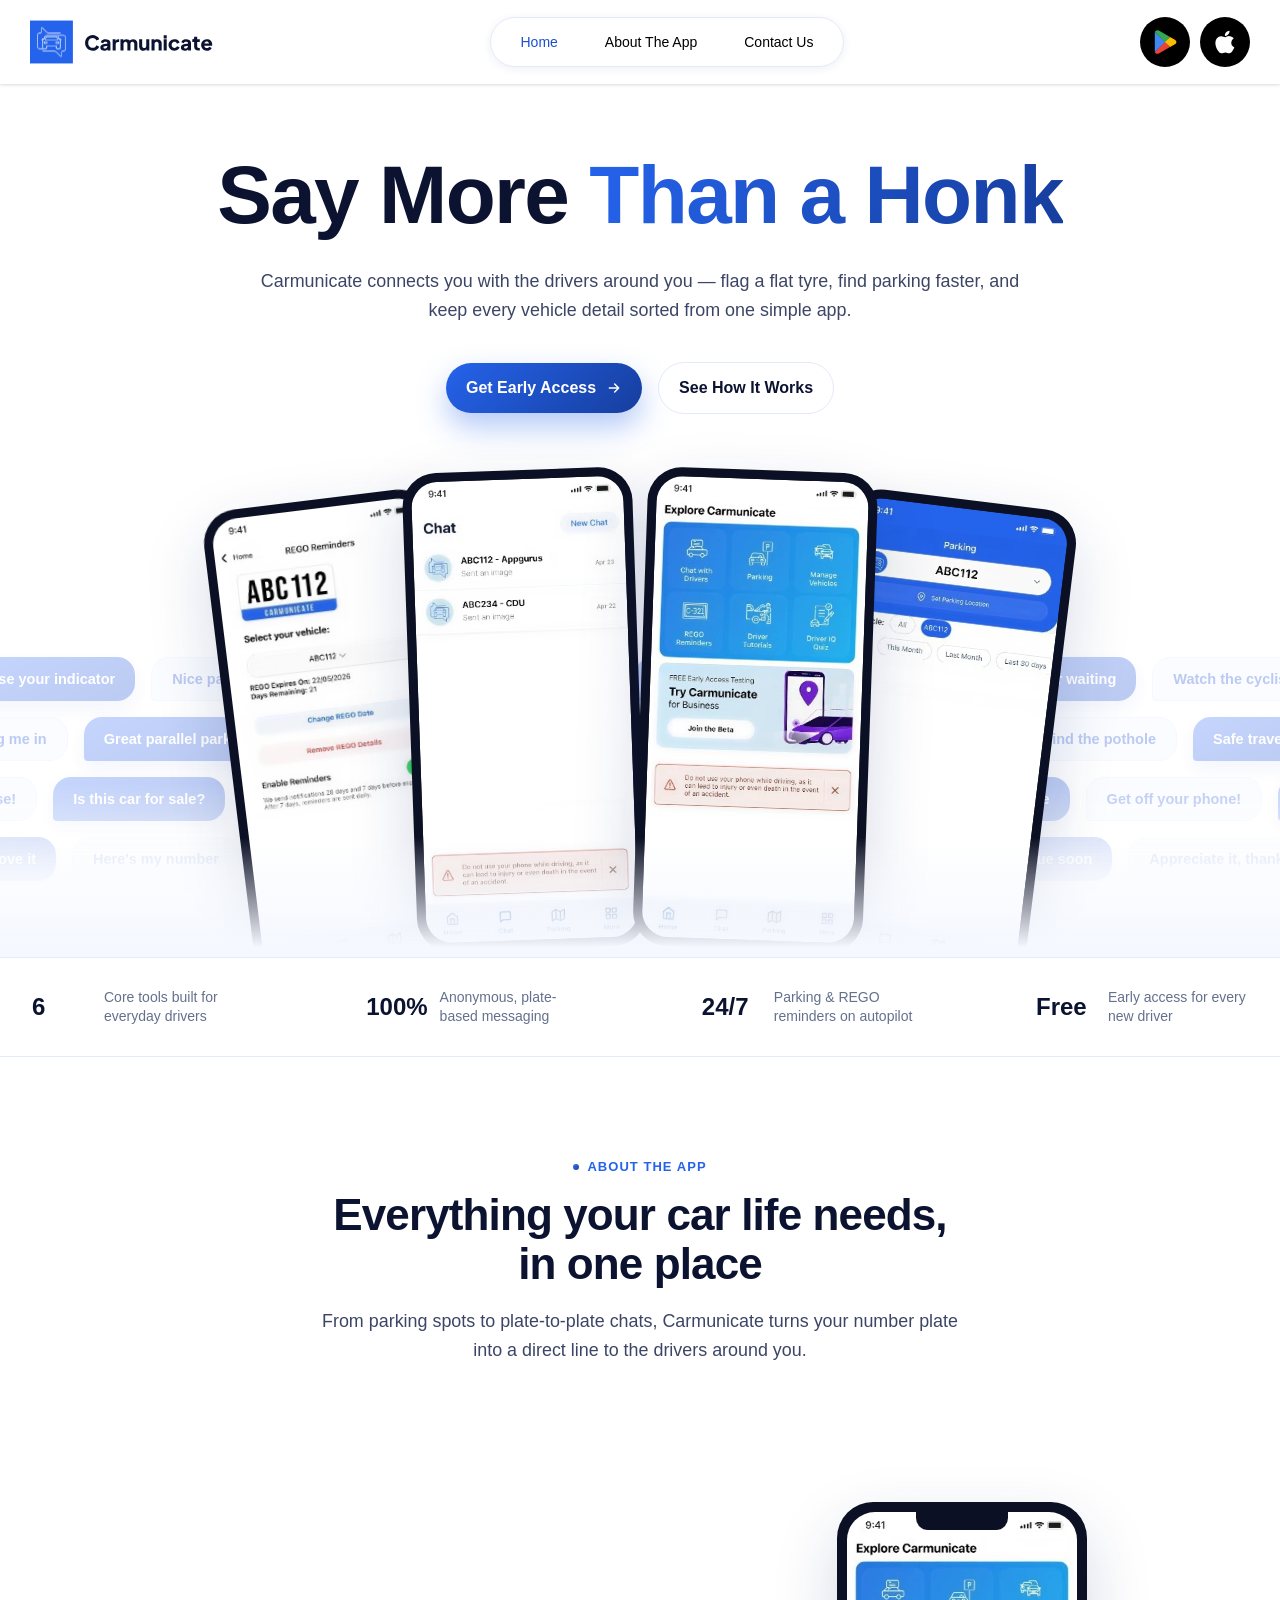
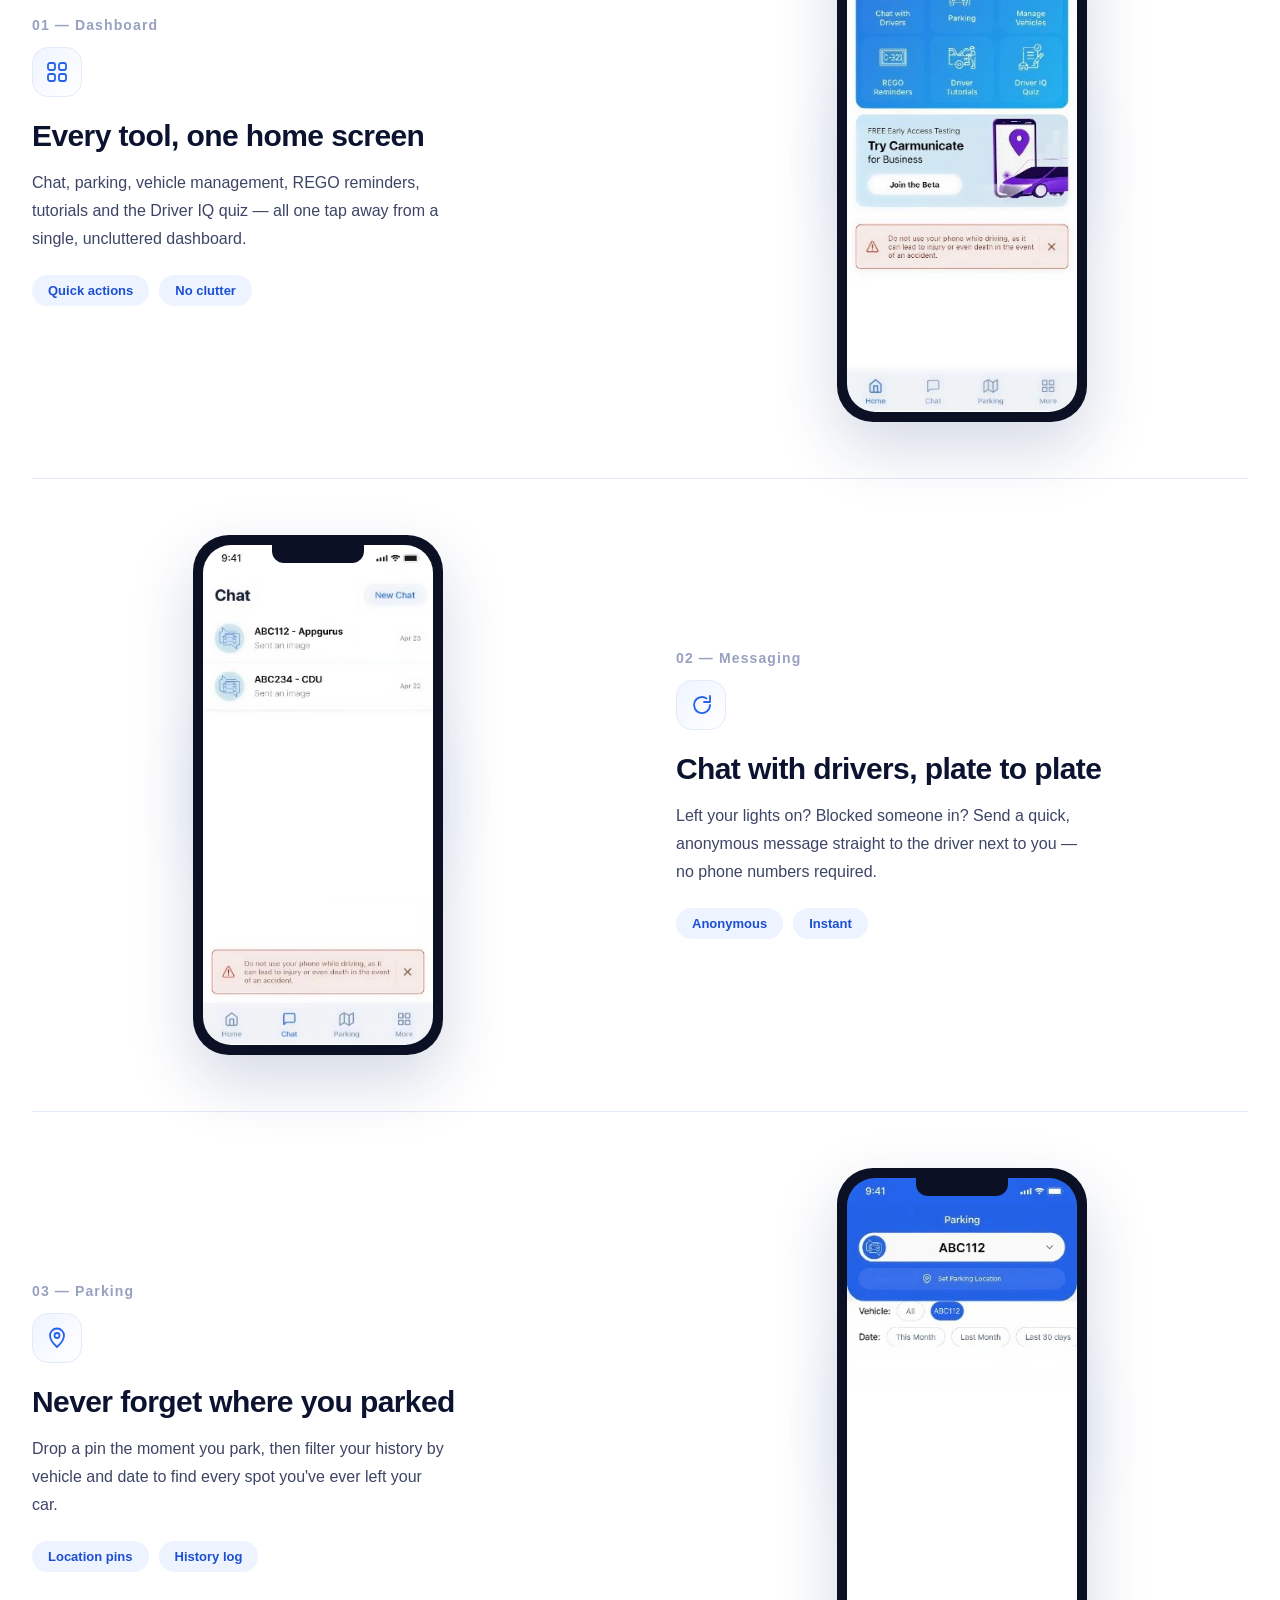
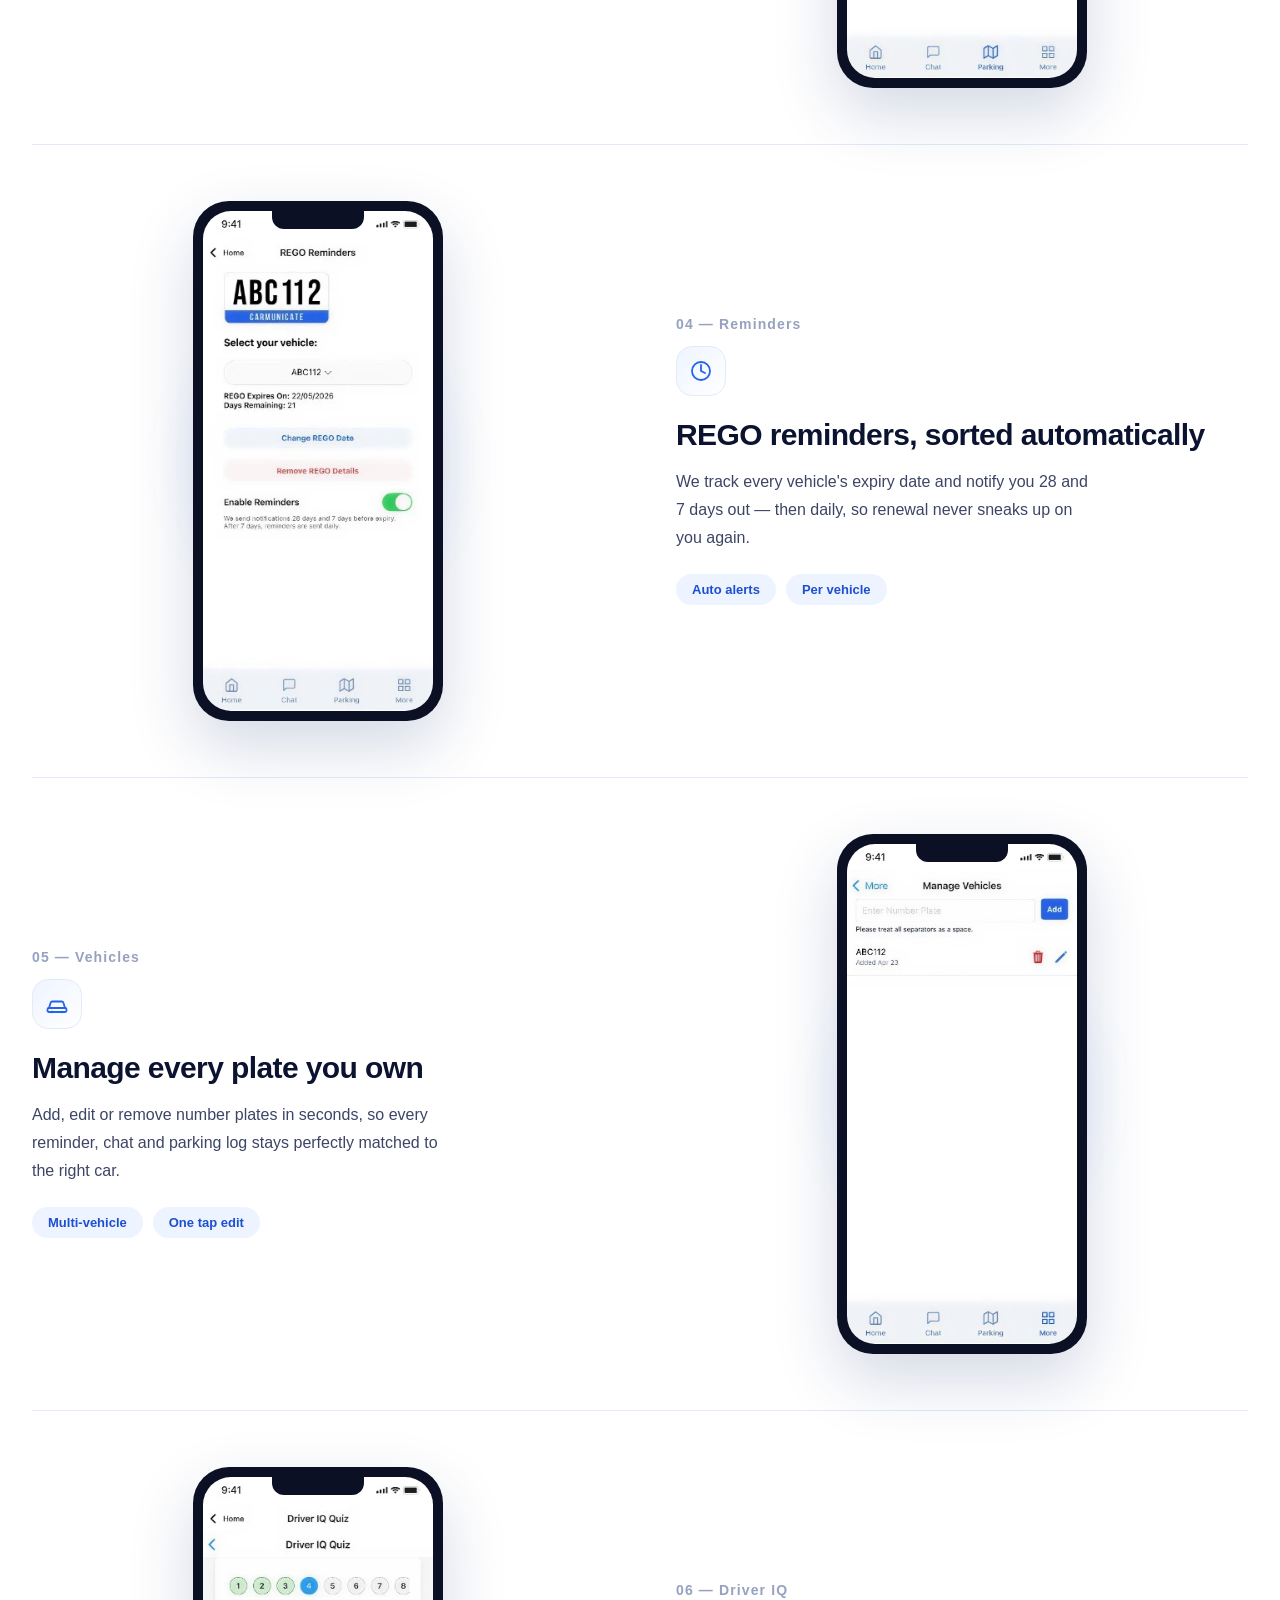
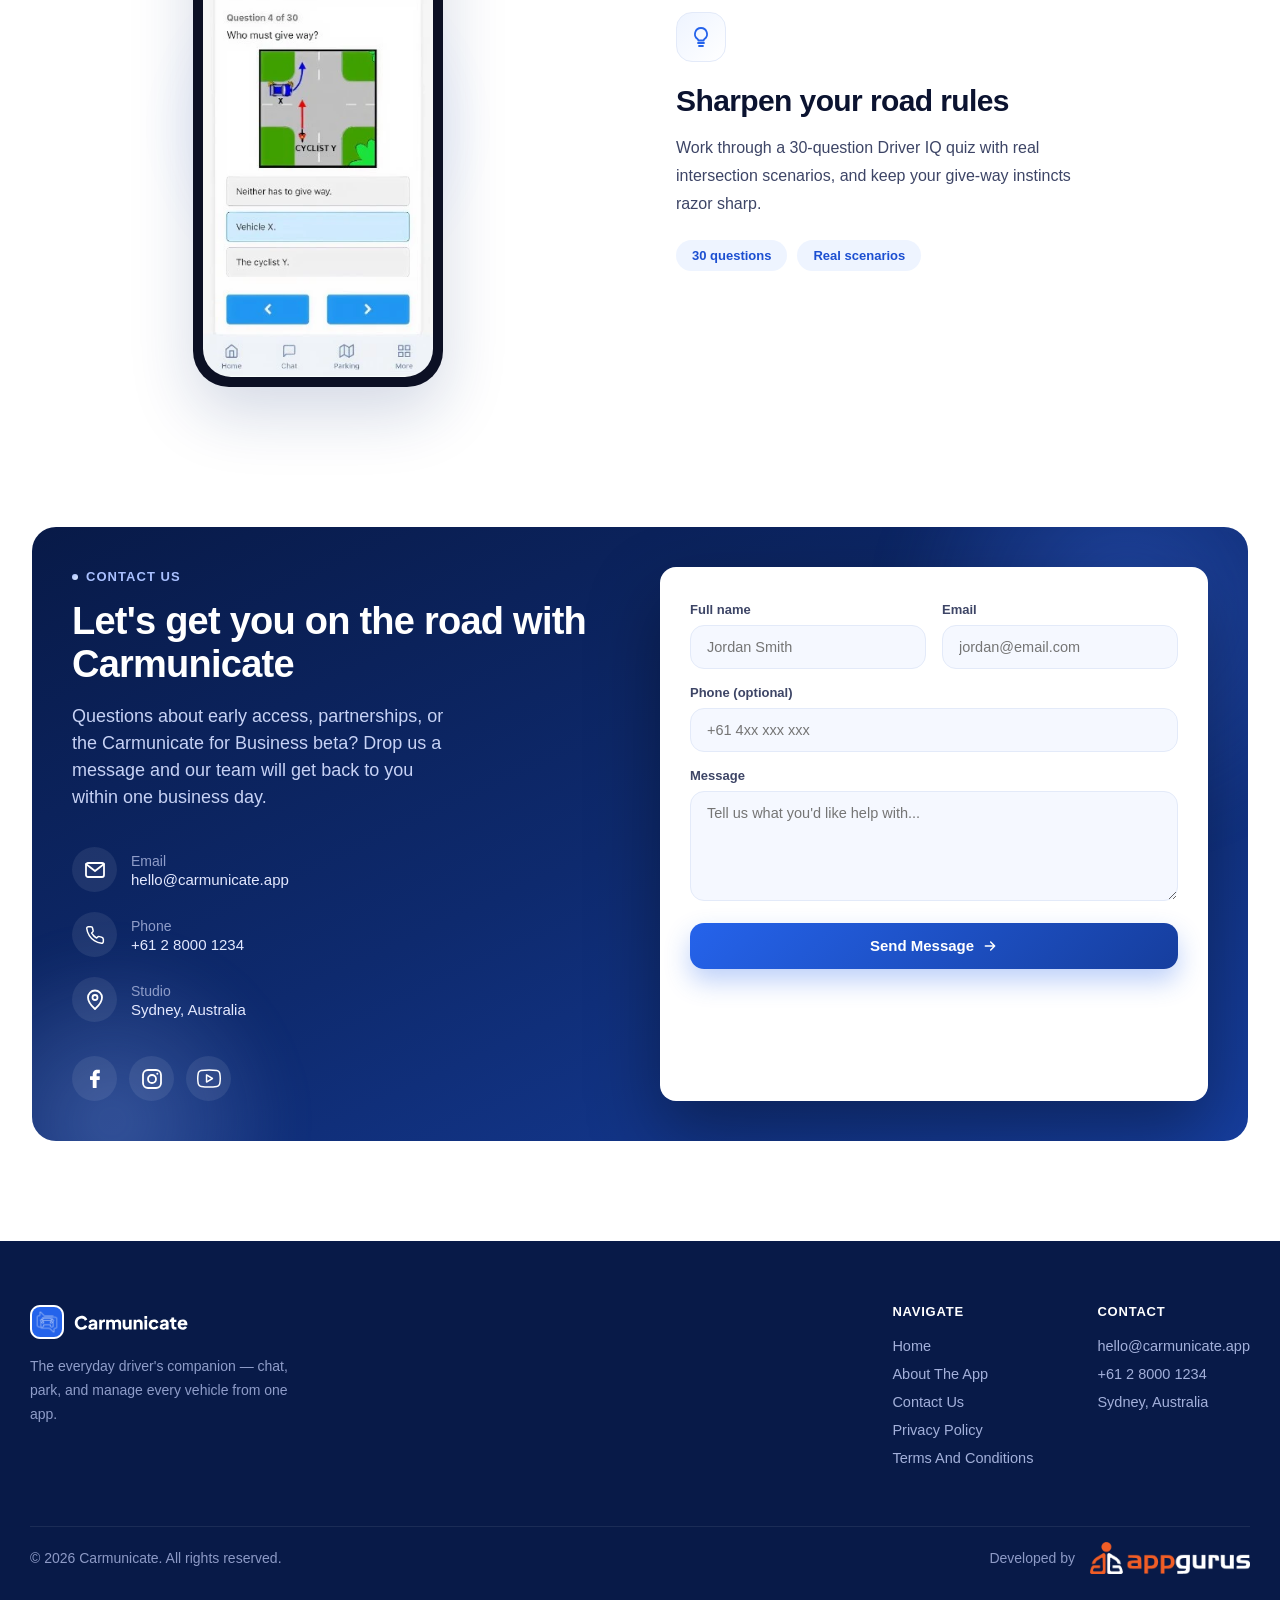
==== commit 24c26ba0: "updated files - dev" ====
--- a/index.html
+++ b/index.html
@@ -1,199 +1,200 @@
 <!DOCTYPE html>
 <html>
-	<head>
-		<meta charset="utf-8">
-		<meta http-equiv="X-UA-Compatible" content="IE=edge">
-		<meta name="viewport" content="width=device-width, initial-scale=1, user-scalable=no">
-        <meta name="description"
-        content="Carmunicate lets drivers chat, park smarter, and manage every vehicle need from one app.">
-
-		<title>Carmunicate — Say More Than a Honk</title>
-
-		<!-- ================ /GOOGLE FONT EOC =================== -->
-		<link rel="icon" type="image/x-icon" href="assets/images/logo-main.png">
-		<link href="assets/font/font-awesome/css/font-awesome.min.css" rel="stylesheet" type="text/css">
-		<!-- ================ /GOOGLE FONT EOC =================== -->
-		
-		<!-- =================== /WEB CSS BOC ==================== -->
-		<link rel="stylesheet" type="text/css" href="./assets/css/bootstrap.min.css">
-		<link rel="stylesheet" type="text/css" href="./assets/font/font-family/stylesheet.css">
-		<link rel="stylesheet" type="text/css" href="./assets/css/slick.min.css">
-		<link rel="stylesheet" type="text/css" href="./assets/css/style.css">
-		<link rel="stylesheet" type="text/css" href="./assets/css/media.css">
-		<link rel="stylesheet" type="text/css" href="./assets/css/footer.css">
-		<link rel="stylesheet" type="text/css" href="./assets/css/header.css">
-		
-
-		<!-- =================== /WEB CSS EOC ==================== -->
-
-		
-	</head>
-	<body>
-		
-	<!-- ====== /WRAPPER BOC ====== -->
-		<div class="page-wrapper " id="home">
-		  	<!-- header start -->
-		   	<header class="site-header">
-			    <div class="header-main nav-area">
-			      	<div class="container">
-			      		<div class="header-inner-main">
-				          	<div class="navbar-container">
-					            <nav class="navbar navbar-dark navbar-expand-lg">
-					                <div class="header-logo">
-					                	<a href="#">
-					                		<img src="assets/images/logo-main.svg" alt="#" class="logo-img">
-					                	</a>
-					              	</div>
-					              	<div class="header-inner d-flex">
-						                <div class="header-right">
-		     											<div class=" d-flex d-lg-none justify-content-end align-items-center">
-                                
-
-							                	<button class="navbar-toggler collapsed" type="button" data-bs-toggle="collapse" data-bs-target="#navbarNavDropdown" aria-controls="navbarNavDropdown" aria-expanded="false" aria-label="Toggle navigation">
+
+<head>
+    <meta charset="utf-8">
+    <meta http-equiv="X-UA-Compatible" content="IE=edge">
+    <meta name="viewport" content="width=device-width, initial-scale=1, user-scalable=no">
+    <meta name="description" content="Carmunicate lets drivers chat, park smarter, and manage every vehicle need from one app.">
+
+    <title>Carmunicate — Say More Than a Honk</title>
+
+    <!-- ================ /GOOGLE FONT EOC =================== -->
+    <link rel="icon" type="image/x-icon" href="assets/images/logo-main.png">
+    <link href="assets/font/font-awesome/css/font-awesome.min.css" rel="stylesheet" type="text/css">
+    <!-- ================ /GOOGLE FONT EOC =================== -->
+
+    <!-- =================== /WEB CSS BOC ==================== -->
+    <link rel="stylesheet" type="text/css" href="./assets/css/bootstrap.min.css">
+    <link rel="stylesheet" type="text/css" href="./assets/font/font-family/stylesheet.css">
+    <link rel="stylesheet" type="text/css" href="./assets/css/slick.min.css">
+    <link rel="stylesheet" type="text/css" href="./assets/css/style.css">
+    <link rel="stylesheet" type="text/css" href="./assets/css/media.css">
+    <link rel="stylesheet" type="text/css" href="./assets/css/footer.css">
+    <link rel="stylesheet" type="text/css" href="./assets/css/header.css">
+
+
+    <!-- =================== /WEB CSS EOC ==================== -->
+
+
+</head>
+
+<body>
+
+    <!-- ====== /WRAPPER BOC ====== -->
+    <div class="page-wrapper " id="home">
+        <!-- header start -->
+        <header class="site-header">
+            <div class="header-main nav-area">
+                <div class="container">
+                    <div class="header-inner-main">
+                        <div class="navbar-container">
+                            <nav class="navbar navbar-dark navbar-expand-lg">
+                                <div class="header-logo">
+                                    <a href="#">
+                                        <img src="assets/images/logo-main.svg" alt="#" class="logo-img">
+                                    </a>
+                                </div>
+                                <div class="header-inner d-flex">
+                                    <div class="header-right">
+                                        <div class=" d-flex d-lg-none justify-content-end align-items-center">
+
+
+                                            <button class="navbar-toggler collapsed" type="button" data-bs-toggle="collapse" data-bs-target="#navbarNavDropdown" aria-controls="navbarNavDropdown" aria-expanded="false" aria-label="Toggle navigation">
 								                    <span class="icon-bar"></span>
 								                    <span class="icon-bar"></span>
 								                    <span class="icon-bar"></span>
 								                </button>
-							                </div>
-
-					                    <div class="collapse header-menu navbar-collapse " id="navbarNavDropdown">
-					                      <div class="header-menu-inner">
-					                        <ul class="navbar-nav" id="menu-main-menu">
-																		<li class="nav-item"><a class="scrollTosection" href="#home">Home</a></li>
-														        <li class="nav-item"><a class="scrollTosection abouttheapp-click" href="#abouttheapp">About The App</a></li>
-														        <li class="nav-item"><a class="scrollTosection contactus-click" href="#contactus">Contact Us</a></li>
-																	</ul>
-
-					                        <div class="header-btn-main justify-content-lg-end">																	
-                                     <div class="store-badges">
-                                        <a href="#Google" class="store-badge">
-                                            <img src="assets/images/playstore.svg" class="google-play d-block">
-                                            <img src="assets/images/h-gplay-icon.svg" class="google-icon d-none">
-                                        </a>
-
-                                        <a href="#App" class="store-badge">
-                                            <img src="assets/images/appstore.svg" class="app-store d-block">
-                                            <img src="assets/images/h-app-store-icon.svg" class="app-icon d-none">
-                                        </a>
+                                        </div>
+
+                                        <div class="collapse header-menu navbar-collapse " id="navbarNavDropdown">
+                                            <div class="header-menu-inner">
+                                                <ul class="navbar-nav" id="menu-main-menu">
+                                                    <li class="nav-item"><a class="scrollTosection" href="#home">Home</a></li>
+                                                    <li class="nav-item"><a class="scrollTosection abouttheapp-click" href="#abouttheapp">About The App</a></li>
+                                                    <li class="nav-item"><a class="scrollTosection contactus-click" href="#contactus">Contact Us</a></li>
+                                                </ul>
+
+                                                <div class="header-btn-main justify-content-lg-end">
+                                                    <div class="store-badges">
+                                                        <a href="#Google" class="store-badge">
+                                                            <img src="assets/images/playstore.svg" class="google-play d-block">
+                                                            <img src="assets/images/h-gplay-icon.svg" class="google-icon d-none">
+                                                        </a>
+
+                                                        <a href="#App" class="store-badge">
+                                                            <img src="assets/images/appstore.svg" class="app-store d-block">
+                                                            <img src="assets/images/h-app-store-icon.svg" class="app-icon d-none">
+                                                        </a>
+                                                    </div>
+                                                </div>
+
+
+                                            </div>
+                                        </div>
                                     </div>
-					                        </div>
-
-
-					                      </div>
-					                    </div>
-						                </div>
-						            </div>
-					            </nav>
-				            </div>
-			            </div>
-			        </div>
-			    </div>
-	  		</header>  
-		  	
-
-			<!-- header End -->
-
-			<!-- Content Start -->
- 
-      <main>
-        <!-- HERO -->
-        <section class="hero" id="home">
-
-
-            <div class="hero-content reveal in">
-                <!-- <div class="hero-logo-badge"><img src="assets/logo-main.png" alt="Carmunicate logo"></div> -->
-                <h1>Say More <span>Than a Honk</span></h1>
-                <p class="lead">Carmunicate connects you with the drivers around you — flag a flat tyre, find parking faster, and keep every vehicle detail sorted from one simple app.</p>
-                <div class="hero-actions">
-                    <a href="#contact" class="btn-primary">
+                                </div>
+                            </nav>
+                        </div>
+                    </div>
+                </div>
+            </div>
+        </header>
+
+
+        <!-- header End -->
+
+        <!-- Content Start -->
+
+        <main>
+            <!-- HERO -->
+            <section class="hero" id="home">
+
+
+                <div class="hero-content reveal in">
+                    <!-- <div class="hero-logo-badge"><img src="assets/logo-main.png" alt="Carmunicate logo"></div> -->
+                    <h1>Say More <span>Than a Honk</span></h1>
+                    <p class="lead">Carmunicate connects you with the drivers around you — flag a flat tyre, find parking faster, and keep every vehicle detail sorted from one simple app.</p>
+                    <div class="hero-actions">
+                        <a href="#contact" class="btn-primary">
               Get Early Access
               <svg width="16" height="16" viewBox="0 0 24 24" fill="none"><path d="M5 12h14M13 6l6 6-6 6" stroke="currentColor" stroke-width="2.2" stroke-linecap="round" stroke-linejoin="round"></path></svg>
             </a>
-                    <a href="#features" class="btn-secondary">See How It Works</a>
-                </div>
-            </div>
-
-            <div class="hero-phones reveal in">
-                <div class="device">
-                    <div class="notch"></div>
-                    <div class="screen"><img src="assets/images/feature-4.webp" alt="REGO reminders screen"></div>
-                </div>
-                <div class="device">
-                    <div class="notch"></div>
-                    <div class="screen"><img src="assets/images/feature-2.webp" alt="Chat screen"></div>
-                </div>
-                <div class="device">
-                    <div class="notch"></div>
-                    <div class="screen"><img src="assets/images/feature-1.webp" alt="Explore Carmunicate home screen"></div>
-                </div>
-                <div class="device">
-                    <div class="notch"></div>
-                    <div class="screen"><img src="assets/images/feature-3.webp" alt="Parking screen"></div>
-                </div>
-                <div class="bubble-field" aria-hidden="true">
-                    <div class="bubble-row">
-                        <span class="bubble">Use your indicator</span>
-                        <span class="bubble ghost">Nice parking!</span>
-                        <span class="bubble">Slow down please</span>
-                        <span class="bubble ghost">Need a hand?</span>
-                        <span class="bubble">Lights are on</span>
-                        <span class="bubble ghost">Flat tyre, heads up</span>
-                        <span class="bubble">Thanks for waiting</span>
-                        <span class="bubble ghost">Watch the cyclist</span>
-                    </div>
-                    <div class="bubble-row odd">
-                        <span class="bubble ghost">You're blocking me in</span>
-                        <span class="bubble">Great parallel park!</span>
-                        <span class="bubble ghost">Need a jump start?</span>
-                        <span class="bubble">Fuel cap's open</span>
-                        <span class="bubble ghost">Nice driving today</span>
-                        <span class="bubble">High beams off please</span>
-                        <span class="bubble ghost">Mind the pothole</span>
-                        <span class="bubble">Safe travels!</span>
-                    </div>
-                    <div class="bubble-row">
-                        <span class="bubble ghost">Ladder's come loose!</span>
-                        <span class="bubble">Is this car for sale?</span>
-                        <span class="bubble ghost">You dropped something</span>
-                        <span class="bubble">Thanks for letting me merge</span>
-                        <span class="bubble ghost">Alarm's going off</span>
-                        <span class="bubble">Interested in a trade</span>
-                        <span class="bubble ghost">Get off your phone!</span>
-                        <span class="bubble">Have a great day</span>
-                    </div>
-                    <div class="bubble-row odd">
-                        <span class="bubble">Nice photos, love it</span>
-                        <span class="bubble ghost">Here's my number</span>
-                        <span class="bubble">You're in my spot</span>
-                        <span class="bubble ghost">Are you alright?</span>
-                        <span class="bubble">Didn't see you, sorry</span>
-                        <span class="bubble ghost">Your door's ajar</span>
-                        <span class="bubble">Rego due soon</span>
-                        <span class="bubble ghost">Appreciate it, thanks</span>
-                    </div>
-                </div>
-            </div>
-            <div class="hero-fade"></div>
-        </section>
-
-        <!-- TRUST STRIP -->
-        <section class="trust reveal">
-            <div class="wrap">
-                <div class="trust-item"><span class="num">6</span><span class="lbl">Core tools built for everyday drivers</span></div>
-                <div class="trust-item"><span class="num">100%</span><span class="lbl">Anonymous, plate-based messaging</span></div>
-                <div class="trust-item"><span class="num">24/7</span><span class="lbl">Parking &amp; REGO reminders on autopilot</span></div>
-                <div class="trust-item"><span class="num">Free</span><span class="lbl">Early access for every new driver</span></div>
-            </div>
-        </section>
-
-        <!-- FEATURES -->
-        <section class="features" id="abouttheapp">
-            <div class="wrap">
-                <div class="section-head reveal">
-                    <span class="eyebrow">About the app</span>
-                    <h2>Everything your car life needs, in one place</h2>
-                    <p>From parking spots to plate-to-plate chats, Carmunicate turns your number plate into a direct line to the drivers around you.</p>
-                </div>
+                        <a href="#features" class="btn-secondary">See How It Works</a>
+                    </div>
+                </div>
+
+                <div class="hero-phones reveal in">
+                    <div class="device">
+                        <div class="notch"></div>
+                        <div class="screen"><img src="assets/images/feature-4.webp" alt="REGO reminders screen"></div>
+                    </div>
+                    <div class="device">
+                        <div class="notch"></div>
+                        <div class="screen"><img src="assets/images/feature-2.webp" alt="Chat screen"></div>
+                    </div>
+                    <div class="device">
+                        <div class="notch"></div>
+                        <div class="screen"><img src="assets/images/feature-1.webp" alt="Explore Carmunicate home screen"></div>
+                    </div>
+                    <div class="device">
+                        <div class="notch"></div>
+                        <div class="screen"><img src="assets/images/feature-3.webp" alt="Parking screen"></div>
+                    </div>
+                    <div class="bubble-field" aria-hidden="true">
+                        <div class="bubble-row">
+                            <span class="bubble">Use your indicator</span>
+                            <span class="bubble ghost">Nice parking!</span>
+                            <span class="bubble">Slow down please</span>
+                            <span class="bubble ghost">Need a hand?</span>
+                            <span class="bubble">Lights are on</span>
+                            <span class="bubble ghost">Flat tyre, heads up</span>
+                            <span class="bubble">Thanks for waiting</span>
+                            <span class="bubble ghost">Watch the cyclist</span>
+                        </div>
+                        <div class="bubble-row odd">
+                            <span class="bubble ghost">You're blocking me in</span>
+                            <span class="bubble">Great parallel park!</span>
+                            <span class="bubble ghost">Need a jump start?</span>
+                            <span class="bubble">Fuel cap's open</span>
+                            <span class="bubble ghost">Nice driving today</span>
+                            <span class="bubble">High beams off please</span>
+                            <span class="bubble ghost">Mind the pothole</span>
+                            <span class="bubble">Safe travels!</span>
+                        </div>
+                        <div class="bubble-row">
+                            <span class="bubble ghost">Ladder's come loose!</span>
+                            <span class="bubble">Is this car for sale?</span>
+                            <span class="bubble ghost">You dropped something</span>
+                            <span class="bubble">Thanks for letting me merge</span>
+                            <span class="bubble ghost">Alarm's going off</span>
+                            <span class="bubble">Interested in a trade</span>
+                            <span class="bubble ghost">Get off your phone!</span>
+                            <span class="bubble">Have a great day</span>
+                        </div>
+                        <div class="bubble-row odd">
+                            <span class="bubble">Nice photos, love it</span>
+                            <span class="bubble ghost">Here's my number</span>
+                            <span class="bubble">You're in my spot</span>
+                            <span class="bubble ghost">Are you alright?</span>
+                            <span class="bubble">Didn't see you, sorry</span>
+                            <span class="bubble ghost">Your door's ajar</span>
+                            <span class="bubble">Rego due soon</span>
+                            <span class="bubble ghost">Appreciate it, thanks</span>
+                        </div>
+                    </div>
+                </div>
+                <div class="hero-fade"></div>
+            </section>
+
+            <!-- TRUST STRIP -->
+            <section class="trust reveal">
+                <div class="wrap">
+                    <div class="trust-item"><span class="num">6</span><span class="lbl">Core tools built for everyday drivers</span></div>
+                    <div class="trust-item"><span class="num">100%</span><span class="lbl">Anonymous, plate-based messaging</span></div>
+                    <div class="trust-item"><span class="num">24/7</span><span class="lbl">Parking &amp; REGO reminders on autopilot</span></div>
+                    <div class="trust-item"><span class="num">Free</span><span class="lbl">Early access for every new driver</span></div>
+                </div>
+            </section>
+
+            <!-- FEATURES -->
+            <section class="features" id="abouttheapp">
+                <div class="wrap">
+                    <div class="section-head reveal">
+                        <span class="eyebrow">About the app</span>
+                        <h2>Everything your car life needs, in one place</h2>
+                        <p>From parking spots to plate-to-plate chats, Carmunicate turns your number plate into a direct line to the drivers around you.</p>
+                    </div>
                     <div class="feature-row reveal">
                         <div class="feature-copy">
                             <span class="index">01 — Dashboard</span>
@@ -305,153 +306,145 @@
                             </div>
                         </div>
                     </div>
-            </div>
-        </section>
-
-        <!-- CONTACT -->
-        <section class="contact" id="contactus">
-            <div class="wrap">
-                <div class="contact-panel reveal">
-                    <div class="contact-info">
-                        <span class="eyebrow">Contact us</span>
-                        <h2>Let's get you on the road with Carmunicate</h2>
-                        <p>Questions about early access, partnerships, or the Carmunicate for Business beta? Drop us a message and our team will get back to you within one business day.</p>
-
-                        <div class="contact-detail">
-                            <span class="ic"><svg width="24" height="24" viewBox="0 0 24 24" fill="none"><path d="M3 6l9 7 9-7" stroke="currentColor" stroke-width="1.8" stroke-linecap="round" stroke-linejoin="round"></path><rect x="3" y="5" width="18" height="14" rx="2" stroke="currentColor" stroke-width="1.8"></rect></svg></span>
-                            <a href="#" class="social-v1"><span>Email</span>hello@carmunicate.app</a>
-                        </div>
-                        <div class="contact-detail">
-                            <span class="ic"><svg width="24" height="20" viewBox="0 0 24 24" fill="none"><path d="M22 16.9v3a2 2 0 0 1-2.2 2 19.8 19.8 0 0 1-8.6-3.1 19.5 19.5 0 0 1-6-6A19.8 19.8 0 0 1 2.1 4.2 2 2 0 0 1 4.1 2h3a2 2 0 0 1 2 1.7c.1.9.3 1.8.6 2.7a2 2 0 0 1-.5 2.1L8 9.7a16 16 0 0 0 6 6l1.2-1.2a2 2 0 0 1 2.1-.5c.9.3 1.8.5 2.7.6a2 2 0 0 1 1.7 2Z" stroke="currentColor" stroke-width="1.8" stroke-linecap="round" stroke-linejoin="round"></path></svg></span>
-                            <a href="#" class="social-v1"><span>Phone</span>+61 2 8000 1234</a>
-                        </div>
-                        <div class="contact-detail">
-                            <span class="ic"><svg width="24" height="24" viewBox="0 0 24 24" fill="none"><path d="M12 21s-7-6.2-7-11.5A7 7 0 0 1 19 9.5C19 14.8 12 21 12 21Z" stroke="currentColor" stroke-width="1.8" stroke-linejoin="round"></path><circle cx="12" cy="9.5" r="2.5" stroke="currentColor" stroke-width="1.8"></circle></svg></span>
-                            <a href="#" class="social-v1"><span>Studio</span>Sydney, Australia</a>
-                        </div>
-
-                        <div class="social-row">
-                            <a href="#" aria-label="facebook"><svg width="10" height="20" viewBox="0 0 7 13" fill="none" xmlns="http://www.w3.org/2000/svg">
+                </div>
+            </section>
+
+            <!-- CONTACT -->
+            <section class="contact" id="contactus">
+                <div class="wrap">
+                    <div class="contact-panel reveal">
+                        <div class="contact-info">
+                            <span class="eyebrow">Contact us</span>
+                            <h2>Let's get you on the road with Carmunicate</h2>
+                            <p>Questions about early access, partnerships, or the Carmunicate for Business beta? Drop us a message and our team will get back to you within one business day.</p>
+
+                            <div class="contact-detail">
+                                <span class="ic"><svg width="24" height="24" viewBox="0 0 24 24" fill="none"><path d="M3 6l9 7 9-7" stroke="currentColor" stroke-width="1.8" stroke-linecap="round" stroke-linejoin="round"></path><rect x="3" y="5" width="18" height="14" rx="2" stroke="currentColor" stroke-width="1.8"></rect></svg></span>
+                                <a href="#" class="social-v1"><span>Email</span>hello@carmunicate.app</a>
+                            </div>
+                            <div class="contact-detail">
+                                <span class="ic"><svg width="24" height="20" viewBox="0 0 24 24" fill="none"><path d="M22 16.9v3a2 2 0 0 1-2.2 2 19.8 19.8 0 0 1-8.6-3.1 19.5 19.5 0 0 1-6-6A19.8 19.8 0 0 1 2.1 4.2 2 2 0 0 1 4.1 2h3a2 2 0 0 1 2 1.7c.1.9.3 1.8.6 2.7a2 2 0 0 1-.5 2.1L8 9.7a16 16 0 0 0 6 6l1.2-1.2a2 2 0 0 1 2.1-.5c.9.3 1.8.5 2.7.6a2 2 0 0 1 1.7 2Z" stroke="currentColor" stroke-width="1.8" stroke-linecap="round" stroke-linejoin="round"></path></svg></span>
+                                <a href="#" class="social-v1"><span>Phone</span>+61 2 8000 1234</a>
+                            </div>
+                            <div class="contact-detail">
+                                <span class="ic"><svg width="24" height="24" viewBox="0 0 24 24" fill="none"><path d="M12 21s-7-6.2-7-11.5A7 7 0 0 1 19 9.5C19 14.8 12 21 12 21Z" stroke="currentColor" stroke-width="1.8" stroke-linejoin="round"></path><circle cx="12" cy="9.5" r="2.5" stroke="currentColor" stroke-width="1.8"></circle></svg></span>
+                                <a href="#" class="social-v1"><span>Studio</span>Sydney, Australia</a>
+                            </div>
+
+                            <div class="social-row">
+                                <a href="#" aria-label="facebook"><svg width="10" height="20" viewBox="0 0 7 13" fill="none" xmlns="http://www.w3.org/2000/svg">
                             <path d="M1.91489 7.19681H0.335106C0.0797873 7.19681 0 7.10106 0 6.8617V4.93085C0 4.67553 0.0957447 4.59574 0.335106 4.59574H1.91489V3.19149C1.91489 2.55319 2.0266 1.94681 2.34574 1.3883C2.68085 0.81383 3.15957 0.430851 3.76596 0.207447C4.16489 0.0638297 4.56383 0 4.99468 0H6.55851C6.78191 0 6.87766 0.0957447 6.87766 0.319149V2.1383C6.87766 2.3617 6.78191 2.45745 6.55851 2.45745C6.12766 2.45745 5.69681 2.45745 5.26596 2.4734C4.83511 2.4734 4.6117 2.68085 4.6117 3.12766C4.59574 3.60638 4.6117 4.06915 4.6117 4.56383H6.46277C6.71808 4.56383 6.81383 4.65957 6.81383 4.91489V6.84574C6.81383 7.10106 6.73404 7.18085 6.46277 7.18085H4.6117V12.383C4.6117 12.6543 4.53191 12.75 4.24468 12.75H2.25C2.01064 12.75 1.91489 12.6543 1.91489 12.4149V7.19681Z" fill="white"/></svg></a>
-                            <a href="#" aria-label="Instagram"><svg width="24" height="24" viewBox="0 0 24 24" fill="none"><rect x="3" y="3" width="18" height="18" rx="5" stroke="currentColor" stroke-width="1.8"></rect><circle cx="12" cy="12" r="4" stroke="currentColor" stroke-width="1.8"></circle><circle cx="17.3" cy="6.7" r="1" fill="currentColor"></circle></svg></a>
-                            <a href="#" aria-label="youtube"><svg width="24" height="20" viewBox="0 0 16 13" fill="none" xmlns="http://www.w3.org/2000/svg">
+                                <a href="#" aria-label="Instagram"><svg width="24" height="24" viewBox="0 0 24 24" fill="none"><rect x="3" y="3" width="18" height="18" rx="5" stroke="currentColor" stroke-width="1.8"></rect><circle cx="12" cy="12" r="4" stroke="currentColor" stroke-width="1.8"></circle><circle cx="17.3" cy="6.7" r="1" fill="currentColor"></circle></svg></a>
+                                <a href="#" aria-label="youtube"><svg width="24" height="20" viewBox="0 0 16 13" fill="none" xmlns="http://www.w3.org/2000/svg">
                             <path d="M6.62709 3.40254C6.55121 3.35731 6.46469 3.33299 6.37635 3.33206C6.28801 3.33113 6.201 3.35362 6.12418 3.39725C6.04736 3.44088 5.98347 3.50408 5.93901 3.58042C5.89456 3.65677 5.87112 3.74353 5.87109 3.83187V8.49854C5.87109 8.88854 6.29643 9.12454 6.62709 8.92854L10.5398 6.59854C10.6143 6.55428 10.676 6.49143 10.7189 6.41614C10.7617 6.34085 10.7843 6.25571 10.7844 6.16906C10.7845 6.08241 10.762 5.99724 10.7192 5.92188C10.6765 5.84652 10.6149 5.78358 10.5404 5.73921L6.62709 3.40254ZM6.87109 7.61921V4.71254L9.30776 6.16787L6.87109 7.61921Z" fill="white"/>
                             <path d="M13.2693 0.3455C10.1673 -0.115167 5.834 -0.115167 2.73067 0.3455C1.48933 0.5295 0.511333 1.50417 0.298 2.7695C-0.0993333 5.11817 -0.0993333 7.21217 0.298 9.56017C0.511333 10.8262 1.48933 11.8002 2.73067 11.9842C4.28533 12.2148 6.14667 12.3302 8.00733 12.3302C9.86467 12.3302 11.7213 12.2155 13.27 11.9848C14.51 11.8008 15.4873 10.8268 15.702 9.56083C16.0993 7.21217 16.0993 5.1175 15.702 2.76883C15.4887 1.50417 14.5107 0.5295 13.2693 0.3455ZM14.716 9.39417C14.574 10.2315 13.934 10.8755 13.1227 10.9955C10.1107 11.4428 5.89733 11.4428 2.87733 10.9948C2.06533 10.8742 1.42467 10.2308 1.28333 9.3935C0.900667 7.13083 0.900667 5.1995 1.28333 2.9355C1.42533 2.09817 2.06533 1.4555 2.878 1.33417C4.386 1.11083 6.19333 0.998833 7.99933 0.998833C9.80667 0.998833 11.614 1.11083 13.122 1.33417C13.934 1.45483 14.5747 2.09817 14.716 2.9355C15.0987 5.1995 15.0987 7.13083 14.716 9.39417Z" fill="white"/>
                             </svg></a>
-                        </div>
-                    </div>
-
-                    <form class="contact-form" onsubmit="return false;">
-                        <div class="form-row">
-                            <div class="field">
-                                <label for="name">Full name</label>
-                                <input id="name" type="text" placeholder="Jordan Smith" required="">
-                            </div>
-                            <div class="field">
-                                <label for="email">Email</label>
-                                <input id="email" type="email" placeholder="jordan@email.com" required="">
-                            </div>
-                        </div>
-                        <div class="field" style="margin-bottom:16px;">
-                            <label for="phone">Phone (optional)</label>
-                            <input id="phone" type="tel" placeholder="+61 4xx xxx xxx">
-                        </div>
-                        <div class="field" style="margin-bottom:22px;">
-                            <label for="message">Message</label>
-                            <textarea id="message" placeholder="Tell us what you'd like help with..." required=""></textarea>
-                        </div>
-                        <button class="form-submit" type="submit">
+                            </div>
+                        </div>
+
+                        <form class="contact-form" onsubmit="return false;">
+                            <div class="form-row">
+                                <div class="field">
+                                    <label for="name">Full name</label>
+                                    <input id="name" type="text" placeholder="Jordan Smith" required="">
+                                </div>
+                                <div class="field">
+                                    <label for="email">Email</label>
+                                    <input id="email" type="email" placeholder="jordan@email.com" required="">
+                                </div>
+                            </div>
+                            <div class="field" style="margin-bottom:16px;">
+                                <label for="phone">Phone (optional)</label>
+                                <input id="phone" type="tel" placeholder="+61 4xx xxx xxx">
+                            </div>
+                            <div class="field" style="margin-bottom:22px;">
+                                <label for="message">Message</label>
+                                <textarea id="message" placeholder="Tell us what you'd like help with..." required=""></textarea>
+                            </div>
+                            <button class="form-submit" type="submit">
                 Send Message
                 <svg width="16" height="16" viewBox="0 0 24 24" fill="none"><path d="M5 12h14M13 6l6 6-6 6" stroke="currentColor" stroke-width="2.2" stroke-linecap="round" stroke-linejoin="round"></path></svg>
               </button>
-                    </form>
+                        </form>
+                    </div>
+                </div>
+            </section>
+        </main>
+
+        <!-- ====== /FOOTER BOC ====== -->
+
+        <footer>
+            <div class="container">
+                <div class="footer-top">
+                    <div class="footer-brand">
+                        <a href="#">
+                            <img src="assets/images/footer-logo.svg" alt="Carmunicate logo">
+                        </a>
+                        <p class="mt-3">The everyday driver's companion — chat, park, and manage every vehicle from one app.</p>
+                    </div>
+                    <div class="footer-cols">
+                        <div class="footer-col">
+                            <h4>Navigate</h4>
+                            <a href="./index.html">Home</a>
+                            <a href="#abouttheapp">About The App</a>
+                            <a href="#contactus">Contact Us</a>
+                            <a href="./privacy-policy.html">Privacy Policy</a>
+                            <a href="./terms-conditions.html">Terms And Conditions</a>
+                        </div>
+                        <div class="footer-col">
+                            <h4>Contact</h4>
+                            <a href="mailto:hello@carmunicate.app">hello@carmunicate.app</a>
+                            <a href="tel:+61280001234">+61 2 8000 1234</a>
+                            <a href="#">Sydney, Australia</a>
+                        </div>
+                    </div>
+                </div>
+                <div class="footer-rights-main">
+                    <div class="footer-rights-wrap">
+                        <div class="footer-reserve">
+                            <div class="footer-reserve-wrap footer-rights-fn">
+                                © 2026 Carmunicate. All rights reserved.
+                            </div>
+                        </div>
+                        <div class="footer-rights-dev">
+                            <div class="footer-rights-dev-wrap">
+                                <div class="footer-rights-devt footer-rights-fn">
+                                    Developed by
+                                </div>
+                                <div class="footer-rights-devl">
+                                    <a href="https://www.appgurus.com.au/" target="_blank">
+                                        <img src="assets/images/appgurus-white.webp" class="img-fluid" alt="Image">
+                                    </a>
+                                </div>
+                            </div>
+                        </div>
+                    </div>
                 </div>
             </div>
-        </section>
-      </main>
-
-      <!-- ====== /FOOTER BOC ====== -->
-
-      <footer>
-          <div class="wrap">
-              <div class="footer-top">
-                  <div class="footer-brand">
-                      <a href="#">
-                        <img src="assets/images/footer-logo.svg" alt="Carmunicate logo">
-                      </a>
-                      <p class="mt-3">The everyday driver's companion — chat, park, and manage every vehicle from one app.</p>
-                  </div>
-                  <div class="footer-cols">
-                      <div class="footer-col">
-                          <h4>Navigate</h4>
-                          <a href="./index.html">Home</a>
-                          <a href="#abouttheapp">About The App</a>
-                          <a href="#contactus">Contact Us</a>
-                          <a href="./privacy-policy.html">Privacy Policy</a>
-                          <a href="./terms-conditions.html">Terms And Conditions</a>
-                      </div>
-                      <div class="footer-col">
-                          <h4>Contact</h4>
-                          <a href="mailto:hello@carmunicate.app">hello@carmunicate.app</a>
-                          <a href="tel:+61280001234">+61 2 8000 1234</a>
-                          <a href="#">Sydney, Australia</a>
-                      </div>
-                  </div>
-              </div>
-              <!-- <div class="footer-bottom">
-                  <p>© 2026 Carmunicate. All rights reserved.</p>
-                  <div class="footer-social">
-                      <a href="#" aria-label="Instagram"><svg width="18" height="18" viewBox="0 0 24 24" fill="none"><rect x="3" y="3" width="18" height="18" rx="5" stroke="currentColor" stroke-width="1.8"></rect><circle cx="12" cy="12" r="4" stroke="currentColor" stroke-width="1.8"></circle></svg></a>
-                      <a href="#" aria-label="X"><svg width="18" height="18" viewBox="0 0 24 24" fill="none"><path d="M4 4l16 16M20 4L4 20" stroke="currentColor" stroke-width="1.8" stroke-linecap="round"></path></svg></a>
-                      <a href="#" aria-label="LinkedIn"><svg width="18" height="18" viewBox="0 0 24 24" fill="none"><rect x="3" y="3" width="18" height="18" rx="3" stroke="currentColor" stroke-width="1.8"></rect><path d="M7.5 10v6.5M7.5 7.5v.01M12 16.5V13a2 2 0 0 1 4 0v3.5M12 13v3.5" stroke="currentColor" stroke-width="1.8" stroke-linecap="round"></path></svg></a>
-                  </div>
-              </div> -->
-              <div class="footer-rights-main">
-        <div class="footer-rights-wrap">
-          <div class="footer-reserve">
-             <div class="footer-reserve-wrap footer-rights-fn">
-               © 2026 Carmunicate. All rights reserved.             
-             </div>
-            </div>
-            <div class="footer-rights-dev">
-              <div class="footer-rights-dev-wrap">
-                <div class="footer-rights-devt footer-rights-fn">
-                  Developed by 
-                </div>
-                <div class="footer-rights-devl">
-                  <a href="https://www.appgurus.com.au/" target="_blank">
-                    <img src="assets/images/appgurus-white.webp" class="img-fluid" alt="Image">
-                  </a>
-                </div>
-              </div>
-            </div>
-        </div>
-      </div>
-          </div>
-      </footer>
-
-      <!-- ====== /FOOTER EOC ====== -->
-
-			
-		</div>
-
-
-
-
-		  
-
-		  
-	
-
-	</body>
-
-	<script type="text/javascript" src="./assets/js/jquery.min.js"></script>
-	<script type="text/javascript" src="./assets/js/bootstrap.bundle.min.js"></script>
-	<script type="text/javascript" src="./assets/js/slick.min.js"></script>
-	<script type="text/javascript" src="./assets/js/custom.js"></script>
-
-
-    <script>
+        </footer>
+
+        <!-- ====== /FOOTER EOC ====== -->
+
+
+    </div>
+
+
+
+
+
+
+
+
+
+</body>
+
+<script type="text/javascript" src="./assets/js/jquery.min.js"></script>
+<script type="text/javascript" src="./assets/js/bootstrap.bundle.min.js"></script>
+<script type="text/javascript" src="./assets/js/slick.min.js"></script>
+<script type="text/javascript" src="./assets/js/custom.js"></script>
+
+
+<script>
     const nav = document.querySelector('.header-main');
 
     if (nav) {
@@ -483,6 +476,6 @@
 
 
 
-	
+
 
 </html>
--- a/assets/css/style.css
+++ b/assets/css/style.css
@@ -1,395 +1,1870 @@
 /* 01 : Website Global CSS BOF
 ========================================================== */
-:root{--blue-50:#eef4ff;--blue-100:#dde9ff;--blue-200:#b9d1ff;--blue-300:#8fb2fb;--blue-500:#3d72f6;--blue-600:#2563eb;--blue-700:#1c4fd1;--blue-800:#163e9e;--blue-900:#0e2a6e;--blue-950:#081a48;--ink:#0b1330;--ink-soft:#3d4566;--slate:#64708c;--slate-light:#97a1c0;--bg:#f5f8ff;--white:#ffffff;--line:#e3eaf9;--shadow-sm:0 2px 10px rgba(14,42,110,0.07);--shadow-md:0 14px 34px rgba(14,42,110,0.12);--shadow-lg:0 26px 64px rgba(14,42,110,0.18);}
-body,html{height:100%;}
-body{text-transform:none;}
-*,html{margin:0;padding:0;}
+
+:root {
+    --blue-50: #eef4ff;
+    --blue-100: #dde9ff;
+    --blue-200: #b9d1ff;
+    --blue-300: #8fb2fb;
+    --blue-500: #3d72f6;
+    --blue-600: #2563eb;
+    --blue-700: #1c4fd1;
+    --blue-800: #163e9e;
+    --blue-900: #0e2a6e;
+    --blue-950: #081a48;
+    --ink: #0b1330;
+    --ink-soft: #3d4566;
+    --slate: #64708c;
+    --slate-light: #97a1c0;
+    --bg: #f5f8ff;
+    --white: #ffffff;
+    --line: #e3eaf9;
+    --shadow-sm: 0 2px 10px rgba(14, 42, 110, 0.07);
+    --shadow-md: 0 14px 34px rgba(14, 42, 110, 0.12);
+    --shadow-lg: 0 26px 64px rgba(14, 42, 110, 0.18);
+}
+
+body,
+html {
+    height: 100%;
+}
+
+body {
+    text-transform: none;
+}
+
+*,
+html {
+    margin: 0;
+    padding: 0;
+}
+
 
 /* ============================================================
    RESET & BASE
 ============================================================ */
-*,*::before,*::after{box-sizing:border-box;margin:0;padding:0;}
+
+*,
+*::before,
+*::after {
+    box-sizing: border-box;
+    margin: 0;
+    padding: 0;
+}
+
 
 /*html{scroll-behavior:smooth;}*/
-body{font-family:'Inter',sans-serif;background:var(--white);color:var(--ink);overflow-x:hidden;-webkit-font-smoothing:antialiased;-moz-osx-font-smoothing:grayscale;font-weight:normal;font-size:14px;line-height:normal;}
-button{font-family:inherit;cursor:pointer;border:none;}
-a{color:#020202;display:inline-block;text-decoration:none;color:inherit;}
+
+body {
+    font-family: 'Inter', sans-serif;
+    background: var(--white);
+    color: var(--ink);
+    overflow-x: hidden;
+    -webkit-font-smoothing: antialiased;
+    -moz-osx-font-smoothing: grayscale;
+    font-weight: normal;
+    font-size: 14px;
+    line-height: normal;
+}
+
+button {
+    font-family: inherit;
+    cursor: pointer;
+    border: none;
+}
+
+a {
+    color: #020202;
+    display: inline-block;
+    text-decoration: none;
+    color: inherit;
+}
+
 
 /* Common color hyperlink */
 
-*/ a,*:hover,*:focus,*:active:focus{text-decoration:none;outline:none!important;outline-offset:0!important;}
-a img,img{border:none;outline:none!important;outline-offset:0!important;}
-ul{list-style:none;margin:0;padding:0;}
-i{font-family:'FontAwesome';}
-img{height:auto;max-width:100%;vertical-align:middle;line-height:normal;}
+*/ a,
+*:hover,
+*:focus,
+*:active:focus {
+    text-decoration: none;
+    outline: none!important;
+    outline-offset: 0!important;
+}
+
+a img,
+img {
+    border: none;
+    outline: none!important;
+    outline-offset: 0!important;
+}
+
+ul {
+    list-style: none;
+    margin: 0;
+    padding: 0;
+}
+
+i {
+    font-family: 'FontAwesome';
+}
+
+img {
+    height: auto;
+    max-width: 100%;
+    vertical-align: middle;
+    line-height: normal;
+}
+
 
 /* Transition Effect CSS BOF */
-a,i,input{transition:all 0.4s ease-in-out 0s;-webkit-transition:all 0.4s ease-in-out 0s;-moz-transition:all 0.4s ease-in-out 0s;-o-transition:all 0.4s ease-in-out 0s;-ms-transition:all 0.4s ease-in-out 0s;}
+
+a,
+i,
+input {
+    transition: all 0.4s ease-in-out 0s;
+    -webkit-transition: all 0.4s ease-in-out 0s;
+    -moz-transition: all 0.4s ease-in-out 0s;
+    -o-transition: all 0.4s ease-in-out 0s;
+    -ms-transition: all 0.4s ease-in-out 0s;
+}
+
 
 /* Browser Selection CSS BOF */
-::selection{background:var(--blue-700);color:var(--white);}
-::-moz-selection{background:var(--blue-700);color:var(--white);}
-::-webkit-selection{background:var(--blue-700);color:var(--white);}
-::-o-selection{background:var(--blue-700);color:var(--white);}
-::-ms-selection{background:var(--blue-700);color:var(--white);}
-p a{color:#1c4fd1;}
-p a:hover{text-decoration:underline;}
+
+::selection {
+    background: var(--blue-700);
+    color: var(--white);
+}
+
+::-moz-selection {
+    background: var(--blue-700);
+    color: var(--white);
+}
+
+::-webkit-selection {
+    background: var(--blue-700);
+    color: var(--white);
+}
+
+::-o-selection {
+    background: var(--blue-700);
+    color: var(--white);
+}
+
+::-ms-selection {
+    background: var(--blue-700);
+    color: var(--white);
+}
+
+p a {
+    color: #1c4fd1;
+}
+
+p a:hover {
+    text-decoration: underline;
+}
+
 
 /* 02 : Global Classes CSS BOF
 ==================================================== */
-::-webkit-scrollbar{width:6px;height:4px;background:#ffffff;}
-::-webkit-scrollbar-thumb{background-color:#FF4C1C;-webkit-border-radius:30px;}
+
+::-webkit-scrollbar {
+    width: 6px;
+    height: 4px;
+    background: #ffffff;
+}
+
+::-webkit-scrollbar-thumb {
+    background-color: #FF4C1C;
+    -webkit-border-radius: 30px;
+}
+
 
 /* Only FireFox */
-html{scrollbar-color:#1c4fd1 #fff;scrollbar-width:thin;scrollbar-border-radius:30px;}
+
+html {
+    scrollbar-color: #1c4fd1 #fff;
+    scrollbar-width: thin;
+    scrollbar-border-radius: 30px;
+}
+
 
 /* Background &amp; Color Style CSS BOF
 =================================================== */
-.none{display:none!important;}
+
+.none {
+    display: none!important;
+}
+
 
 /* Font Color Style CSS BOF */
 
+
 /* Background Color Style CSS BOF */
+
 
 /* 03 : Heading Style CSS BOF
 =================================================== */
-.h1,.h2,.h3,.h4,.h5,.h6,h1,h2,h3,h4,h5,h6{font-family:'Plus Jakarta Sans',sans-serif;color:var(--ink);line-height:1.12;letter-spacing:-0.02em;font-weight:bold;font-style:normal;}
-h1,.h1{font-size:70px;}
-h2,.h2{font-size:54px;}
-h3,.h3{font-size:50px;}
-h4,.h4{font-size:40px;}
-h5,.h5{font-size:24px;}
-h6,.h6{font-size:22px;}
+
+.h1,
+.h2,
+.h3,
+.h4,
+.h5,
+.h6,
+h1,
+h2,
+h3,
+h4,
+h5,
+h6 {
+    font-family: 'Plus Jakarta Sans', sans-serif;
+    color: var(--ink);
+    line-height: 1.12;
+    letter-spacing: -0.02em;
+    font-weight: bold;
+    font-style: normal;
+}
+
+h1,
+.h1 {
+    font-size: 70px;
+}
+
+h2,
+.h2 {
+    font-size: 54px;
+}
+
+h3,
+.h3 {
+    font-size: 50px;
+}
+
+h4,
+.h4 {
+    font-size: 40px;
+}
+
+h5,
+.h5 {
+    font-size: 24px;
+}
+
+h6,
+.h6 {
+    font-size: 22px;
+}
+
 
 /* Font Weight Variation CSS BOF */
+
 
 /* 04 : Paragraph Style CSS BOF
 =================================================== */
-p{line-height:32px;font-family:'Inter',sans-serif;color:#000000;font-size:18px;font-weight:normal;font-style:normal;margin-bottom:16px;}
+
+p {
+    line-height: 32px;
+    font-family: 'Inter', sans-serif;
+    color: #000000;
+    font-size: 18px;
+    font-weight: normal;
+    font-style: normal;
+    margin-bottom: 16px;
+}
+
 
 /* 05 : Image Style CSS BOF
 =================================================== */
-img{margin-bottom:0;}
+
+img {
+    margin-bottom: 0;
+}
+
 
 /*margin-bottom:5px*/
 
+
 /*** Buttton Varilation CSS BOF ***/
-.btn{background-color:#FF4C1C;padding:19px 20px 19px 20px;font-size:20px;font-weight:500;font-family:'Inter';transition:all .4s ease-in-out 0s;-moz-transition:all .4s ease-in-out 0s;-webkit-transition:all .4s ease-in-out 0s;-o-transition:all .4s ease-in-out 0s;border-radius:40px;border:1px solid #FF4C1C;text-transform:unset;box-shadow:none;min-width:175px;color:#ffffff;line-height:1;}
+
+.btn {
+    background-color: #FF4C1C;
+    padding: 19px 20px 19px 20px;
+    font-size: 20px;
+    font-weight: 500;
+    font-family: 'Inter';
+    transition: all .4s ease-in-out 0s;
+    -moz-transition: all .4s ease-in-out 0s;
+    -webkit-transition: all .4s ease-in-out 0s;
+    -o-transition: all .4s ease-in-out 0s;
+    border-radius: 40px;
+    border: 1px solid #FF4C1C;
+    text-transform: unset;
+    box-shadow: none;
+    min-width: 175px;
+    color: #ffffff;
+    line-height: 1;
+}
+
 
 /* Hover State CSS BOF */
-.btn:hover,.btn:focus,.btn:active{background-color:#FF4C1C;color:#fff;border-color:#FF4C1C;box-shadow:none;outline:none;}
-.btn:hover,.btn:focus,.btn:active{background-color:#3E3E3E;border-color:#3E3E3E;}
-.btn{position:relative;overflow:hidden;z-index:1;}
-[type=button],[type=reset],[type=submit],button{-webkit-appearance:unset;}
+
+.btn:hover,
+.btn:focus,
+.btn:active {
+    background-color: #FF4C1C;
+    color: #fff;
+    border-color: #FF4C1C;
+    box-shadow: none;
+    outline: none;
+}
+
+.btn:hover,
+.btn:focus,
+.btn:active {
+    background-color: #3E3E3E;
+    border-color: #3E3E3E;
+}
+
+.btn {
+    position: relative;
+    overflow: hidden;
+    z-index: 1;
+}
+
+[type=button],
+[type=reset],
+[type=submit],
+button {
+    -webkit-appearance: unset;
+}
+
 
 /* Chrome, Safari, Edge, Opera */
-input::-webkit-outer-spin-button,input::-webkit-inner-spin-button{-webkit-appearance:none;margin:0;}
+
+input::-webkit-outer-spin-button,
+input::-webkit-inner-spin-button {
+    -webkit-appearance: none;
+    margin: 0;
+}
+
 
 /* 11 : Form &amp; Input Style BOF
 ==================================================== */
-.form-control{background:#ffffff;border:1px solid #3E3E3E;border-radius:10px;box-shadow:none;-webkit-box-shadow:none;-moz-box-shadow:none;font-size:14px;color:#555555;-webkit-appearance:none;font-family:'Lato';font-weight:normal;padding:10px 15px 10px 15px;height:45px;}
-textarea.form-control{resize:none;overflow:auto;padding:10px 15px 10px 15px;height:80px;}
-.form-group{margin-bottom:30px;}
+
+.form-control {
+    background: #ffffff;
+    border: 1px solid #3E3E3E;
+    border-radius: 10px;
+    box-shadow: none;
+    -webkit-box-shadow: none;
+    -moz-box-shadow: none;
+    font-size: 14px;
+    color: #555555;
+    -webkit-appearance: none;
+    font-family: 'Lato';
+    font-weight: normal;
+    padding: 10px 15px 10px 15px;
+    height: 45px;
+}
+
+textarea.form-control {
+    resize: none;
+    overflow: auto;
+    padding: 10px 15px 10px 15px;
+    height: 80px;
+}
+
+.form-group {
+    margin-bottom: 30px;
+}
+
 
 /*** Placeholder CSS BOF ***/
-.form-control::placeholder{color:#555555;font-weight:normal;font-size:16px;}
-.form-control::-moz-placeholder{color:#555555;font-weight:normal;font-size:16px;}
-.form-control:-ms-input-placeholder{color:#555555;font-weight:normal;font-size:16px;}
-.form-control::-webkit-input-placeholder{color:#555555;font-weight:normal;font-size:16px;}
-.form-control::-o-input-placeholder{color:#555555;font-weight:normal;font-size:16px;}
+
+.form-control::placeholder {
+    color: #555555;
+    font-weight: normal;
+    font-size: 16px;
+}
+
+.form-control::-moz-placeholder {
+    color: #555555;
+    font-weight: normal;
+    font-size: 16px;
+}
+
+.form-control:-ms-input-placeholder {
+    color: #555555;
+    font-weight: normal;
+    font-size: 16px;
+}
+
+.form-control::-webkit-input-placeholder {
+    color: #555555;
+    font-weight: normal;
+    font-size: 16px;
+}
+
+.form-control::-o-input-placeholder {
+    color: #555555;
+    font-weight: normal;
+    font-size: 16px;
+}
+
 
 /* Focus State CSS BOF */
-.form-control:focus,.form-select:focus{border-color:#FF4C1C;box-shadow:none;-webkit-box-shadow:none;-moz-box-shadow:none;background-color:#f8f8f8;}
-.page-wrapper{margin:0px auto;display: flex; flex-direction: column; min-height: 100%;}
-.display-none{display:none!important;}
-.no-scroll{overflow:hidden;}
-.no-padding{padding:0!important;}
-.float-start-wp{float:left!important;}
-.divide{margin:1rem 0;color:#E3EAF9;border:1px;border-top:var(--bs-border-width) solid;opacity:1;}
+
+.form-control:focus,
+.form-select:focus {
+    border-color: #FF4C1C;
+    box-shadow: none;
+    -webkit-box-shadow: none;
+    -moz-box-shadow: none;
+    background-color: #f8f8f8;
+}
+
+.page-wrapper {
+    margin: 0px auto;
+    display: flex;
+    flex-direction: column;
+    min-height: 100%;
+}
+
+.display-none {
+    display: none!important;
+}
+
+.no-scroll {
+    overflow: hidden;
+}
+
+.no-padding {
+    padding: 0!important;
+}
+
+.float-start-wp {
+    float: left!important;
+}
+
+.divide {
+    margin: 1rem 0;
+    color: #E3EAF9;
+    border: 1px;
+    border-top: var(--bs-border-width) solid;
+    opacity: 1;
+}
+
 
 /* ============================================================
   CONTAINER
 ============================================================ */
-.container{width:100%;max-width:1440px;margin:0 auto;padding:0 80px;}
-@media (max-width:1280px){
-	.container{padding:0 30px;}
-}
-.wrap{width:100%;max-width:1340px;margin:0 auto;padding:0 32px;}
-.eyebrow{display:inline-flex;align-items:center;gap:8px;font-size:13px;font-weight:600;letter-spacing:0.08em;text-transform:uppercase;color:var(--blue-600);}
-.eyebrow::before{content:"";width:6px;height:6px;border-radius:50%;background:linear-gradient(135deg,var(--blue-500),var(--blue-800));display:inline-block;}
-.reveal{opacity:0;transform:translateY(28px);transition:opacity .8s cubic-bezier(.2,.7,.2,1),transform .8s cubic-bezier(.2,.7,.2,1);}
-.reveal.in{opacity:1;transform:translateY(0);}
-@media (prefers-reduced-motion:reduce){
-	.reveal{opacity:1;transform:none;transition:none;}
-	*{animation:none!important;}
-}
+
+.container {
+    width: 100%;
+    max-width: 1440px;
+    margin: 0 auto;
+    padding: 0 80px;
+}
+
+@media (max-width:1280px) {
+    .container {
+        padding: 0 30px;
+    }
+}
+
+.wrap {
+    width: 100%;
+    max-width: 1340px;
+    margin: 0 auto;
+    padding: 0 32px;
+}
+
+.eyebrow {
+    display: inline-flex;
+    align-items: center;
+    gap: 8px;
+    font-size: 13px;
+    font-weight: 600;
+    letter-spacing: 0.08em;
+    text-transform: uppercase;
+    color: var(--blue-600);
+}
+
+.eyebrow::before {
+    content: "";
+    width: 6px;
+    height: 6px;
+    border-radius: 50%;
+    background: linear-gradient(135deg, var(--blue-500), var(--blue-800));
+    display: inline-block;
+}
+
+.reveal {
+    opacity: 0;
+    transform: translateY(28px);
+    transition: opacity .8s cubic-bezier(.2, .7, .2, 1), transform .8s cubic-bezier(.2, .7, .2, 1);
+}
+
+.reveal.in {
+    opacity: 1;
+    transform: translateY(0);
+}
+
+@media (prefers-reduced-motion:reduce) {
+    .reveal {
+        opacity: 1;
+        transform: none;
+        transition: none;
+    }
+    * {
+        animation: none!important;
+    }
+}
+
 
 /* ---------- NAV ---------- */
-header.nav{position:fixed;top:0;left:0;right:0;z-index:200;background:rgba(255,255,255,0.8);backdrop-filter:blur(14px);-webkit-backdrop-filter:blur(14px);border-bottom:1px solid transparent;transition:border-color .3s ease,box-shadow .3s ease;}
-header.nav.scrolled{border-bottom:1px solid var(--line);box-shadow:0 4px 20px rgba(14,42,110,0.05);}
-.nav-inner{display:flex;align-items:center;justify-content:space-between;height:88px;}
-.brand{display:flex;align-items:center;gap:10px;font-weight:800;font-size:18px;font-family:'Plus Jakarta Sans',sans-serif;}
-.brand img{width:38px;height:38px;display:block;}
-.nav-pill{display:flex;align-items:center;gap:8px;background:#fff;border:1px solid var(--line);padding:8px;border-radius:999px;box-shadow:var(--shadow-sm);}
-.nav-pill a{font-size:14.5px;font-weight:600;color:var(--ink-soft);padding:9px 20px;border-radius:999px;transition:color .2s ease,background .2s ease;}
-.nav-pill a:hover{color:var(--blue-700);background:var(--blue-50);}
-.store-badges{display:flex;align-items:center;gap:10px;}
-.store-badge{display:flex;align-items:center;transition:transform .25s ease,background .25s ease,box-shadow .25s ease;}
-.store-badge:hover{transform:translateY(-2px);box-shadow:var(--shadow-md);border-radius:50%}
-.store-badge .label{line-height:1.15;}
+
+header.nav {
+    position: fixed;
+    top: 0;
+    left: 0;
+    right: 0;
+    z-index: 200;
+    background: rgba(255, 255, 255, 0.8);
+    backdrop-filter: blur(14px);
+    -webkit-backdrop-filter: blur(14px);
+    border-bottom: 1px solid transparent;
+    transition: border-color .3s ease, box-shadow .3s ease;
+}
+
+header.nav.scrolled {
+    border-bottom: 1px solid var(--line);
+    box-shadow: 0 4px 20px rgba(14, 42, 110, 0.05);
+}
+
+.nav-inner {
+    display: flex;
+    align-items: center;
+    justify-content: space-between;
+    height: 88px;
+}
+
+.brand {
+    display: flex;
+    align-items: center;
+    gap: 10px;
+    font-weight: 800;
+    font-size: 18px;
+    font-family: 'Plus Jakarta Sans', sans-serif;
+}
+
+.brand img {
+    width: 38px;
+    height: 38px;
+    display: block;
+}
+
+.nav-pill {
+    display: flex;
+    align-items: center;
+    gap: 8px;
+    background: #fff;
+    border: 1px solid var(--line);
+    padding: 8px;
+    border-radius: 999px;
+    box-shadow: var(--shadow-sm);
+}
+
+.nav-pill a {
+    font-size: 14.5px;
+    font-weight: 600;
+    color: var(--ink-soft);
+    padding: 9px 20px;
+    border-radius: 999px;
+    transition: color .2s ease, background .2s ease;
+}
+
+.nav-pill a:hover {
+    color: var(--blue-700);
+    background: var(--blue-50);
+}
+
+.store-badges {
+    display: flex;
+    align-items: center;
+    gap: 10px;
+}
+
+.store-badge {
+    display: flex;
+    align-items: center;
+    transition: transform .25s ease, background .25s ease, box-shadow .25s ease;
+}
+
+.store-badge:hover {
+    transform: translateY(-2px);
+    box-shadow: var(--shadow-md);
+    border-radius: 50%
+}
+
+.store-badge .label {
+    line-height: 1.15;
+}
+
 
 /* ---------- HERO ---------- */
-.hero{position:relative;padding-top:85px;overflow:hidden;background:var(--white);}
-.bubble-field{position:absolute;inset:0;top:unset;bottom:50px;display:flex;flex-direction:column;gap:16px;padding:26px 0;z-index:0;-webkit-mask-image:linear-gradient(to bottom,black 55%,transparent 96%);mask-image:linear-gradient(to bottom,black 55%,transparent 96%);opacity:0.3}
-.bubble-row{display:flex;gap:16px;white-space:nowrap;will-change:transform;justify-content:center;}
-.bubble-row.odd{transform:translateX(-42px);}
-.bubble{display:inline-flex;align-items:center;background:linear-gradient(155deg,var(--blue-500),var(--blue-700));color:#fff;font-weight:700;font-size:14.5px;padding:13px 20px;border-radius:18px 18px 18px 4px;box-shadow:0 8px 18px rgba(28,79,209,0.18);flex:0 0 auto;}
-.bubble.ghost{background:var(--blue-50);color:var(--blue-700);box-shadow:none;border:1px solid var(--blue-100);}
-.hero-content{position:relative;z-index:2;text-align:center;padding:64px 25px 8px;}
-.hero-logo-badge{width:76px;height:76px;border-radius:22px;margin:0 auto 28px;box-shadow:var(--shadow-lg);background:#fff;padding:4px;}
-.hero-logo-badge img{width:100%;height:100%;border-radius:18px;}
-.hero h1{font-size:clamp(36px,6.4vw,84px);font-weight:900;color:var(--ink);max-width:1000px;margin:0 auto;}
-.hero h1 span{background:linear-gradient(100deg,var(--blue-600),var(--blue-800));-webkit-background-clip:text;background-clip:text;color:transparent;}
-.hero p.lead{font-size:clamp(16px,1.4vw,20px);line-height:1.65;color:var(--ink-soft);max-width:800px;margin:26px auto 36px;font-weight:500;}
-.hero-actions{display:flex;align-items:center;justify-content:center;gap:16px;flex-wrap:wrap;}
-.btn-primary{display:inline-flex;align-items:center;gap:10px;background:linear-gradient(135deg,var(--blue-600),var(--blue-800));color:#fff;padding:16px 20px;border-radius:999px;font-size:16px;font-weight:700;box-shadow:0 14px 30px rgba(37,99,235,0.35);transition:transform .25s ease,box-shadow .25s ease;}
-.btn-primary:hover{transform:translateY(-3px);box-shadow:0 18px 38px rgba(37,99,235,0.42);}
-.btn-secondary{display:inline-flex;align-items:center;gap:8px;background:#fff;color:var(--ink);padding:16px 20px;border-radius:999px;font-size:16px;font-weight:700;border:1.5px solid var(--line);transition:border-color .25s ease,transform .25s ease;}
-.btn-secondary:hover{transform:translateY(-3px);border-color:var(--blue-300);}
-.hero-phones{position:relative;z-index:2;display:flex;justify-content:center;align-items:flex-end;margin-top:56px;padding:0 20px;}
-.hero-phones .device{width:230px;flex:0 0 auto;border-radius:34px;background:#0c1024;padding:9px;box-shadow:var(--shadow-lg);transition:transform .4s ease;position:relative;}
-.hero-phones .device:nth-child(1){transform:rotate(-7deg) translateY(20px);margin-right:-46px;z-index:1;}
-.hero-phones .device:nth-child(2){transform:rotate(-2deg) translateY(-8px);z-index:2;}
-.hero-phones .device:nth-child(3){transform:rotate(2deg) translateY(-8px);z-index:2;}
-.hero-phones .device:nth-child(4){transform:rotate(7deg) translateY(20px);margin-left:-46px;z-index:1;}
-.hero-phones .device:hover{transform:translateY(-14px) rotate(0deg) scale(1.03)!important;z-index:5;}
-.hero-phones .device .notch{position:absolute;top:9px;left:50%;transform:translateX(-50%);width:80px;height:16px;background:#0c1024;border-radius:0 0 12px 12px;}
-.hero-phones .device .screen{border-radius:26px;overflow:hidden;position:relative;}
-.hero-phones .device .screen img{width:100%;display:block;}
-.hero-fade{position:relative;z-index:3;height:120px;margin-top:-120px;background:linear-gradient(to bottom,rgba(245,248,255,0),var(--bg) 92%);}
+
+.hero {
+    position: relative;
+    padding-top: 85px;
+    overflow: hidden;
+    background: var(--white);
+}
+
+.bubble-field {
+    position: absolute;
+    inset: 0;
+    top: unset;
+    bottom: 50px;
+    display: flex;
+    flex-direction: column;
+    gap: 16px;
+    padding: 26px 0;
+    z-index: 0;
+    -webkit-mask-image: linear-gradient(to bottom, black 55%, transparent 96%);
+    mask-image: linear-gradient(to bottom, black 55%, transparent 96%);
+    opacity: 0.3
+}
+
+.bubble-row {
+    display: flex;
+    gap: 16px;
+    white-space: nowrap;
+    will-change: transform;
+    justify-content: center;
+}
+
+.bubble-row.odd {
+    transform: translateX(-42px);
+}
+
+.bubble {
+    display: inline-flex;
+    align-items: center;
+    background: linear-gradient(155deg, var(--blue-500), var(--blue-700));
+    color: #fff;
+    font-weight: 700;
+    font-size: 14.5px;
+    padding: 13px 20px;
+    border-radius: 18px 18px 18px 4px;
+    box-shadow: 0 8px 18px rgba(28, 79, 209, 0.18);
+    flex: 0 0 auto;
+}
+
+.bubble.ghost {
+    background: var(--blue-50);
+    color: var(--blue-700);
+    box-shadow: none;
+    border: 1px solid var(--blue-100);
+}
+
+.hero-content {
+    position: relative;
+    z-index: 2;
+    text-align: center;
+    padding: 64px 25px 8px;
+}
+
+.hero-logo-badge {
+    width: 76px;
+    height: 76px;
+    border-radius: 22px;
+    margin: 0 auto 28px;
+    box-shadow: var(--shadow-lg);
+    background: #fff;
+    padding: 4px;
+}
+
+.hero-logo-badge img {
+    width: 100%;
+    height: 100%;
+    border-radius: 18px;
+}
+
+.hero h1 {
+    font-size: clamp(36px, 6.4vw, 84px);
+    font-weight: 900;
+    color: var(--ink);
+    max-width: 1000px;
+    margin: 0 auto;
+}
+
+.hero h1 span {
+    background: linear-gradient(100deg, var(--blue-600), var(--blue-800));
+    -webkit-background-clip: text;
+    background-clip: text;
+    color: transparent;
+}
+
+.hero p.lead {
+    font-size: clamp(16px, 1.4vw, 20px);
+    line-height: 1.65;
+    color: var(--ink-soft);
+    max-width: 800px;
+    margin: 26px auto 36px;
+    font-weight: 500;
+}
+
+.hero-actions {
+    display: flex;
+    align-items: center;
+    justify-content: center;
+    gap: 16px;
+    flex-wrap: wrap;
+}
+
+.btn-primary {
+    display: inline-flex;
+    align-items: center;
+    gap: 10px;
+    background: linear-gradient(135deg, var(--blue-600), var(--blue-800));
+    color: #fff;
+    padding: 16px 20px;
+    border-radius: 999px;
+    font-size: 16px;
+    font-weight: 700;
+    box-shadow: 0 14px 30px rgba(37, 99, 235, 0.35);
+    transition: transform .25s ease, box-shadow .25s ease;
+}
+
+.btn-primary:hover {
+    transform: translateY(-3px);
+    box-shadow: 0 18px 38px rgba(37, 99, 235, 0.42);
+}
+
+.btn-secondary {
+    display: inline-flex;
+    align-items: center;
+    gap: 8px;
+    background: #fff;
+    color: var(--ink);
+    padding: 16px 20px;
+    border-radius: 999px;
+    font-size: 16px;
+    font-weight: 700;
+    border: 1.5px solid var(--line);
+    transition: border-color .25s ease, transform .25s ease;
+}
+
+.btn-secondary:hover {
+    transform: translateY(-3px);
+    border-color: var(--blue-300);
+}
+
+.hero-phones {
+    position: relative;
+    z-index: 2;
+    display: flex;
+    justify-content: center;
+    align-items: flex-end;
+    margin-top: 56px;
+    padding: 0 20px;
+}
+
+.hero-phones .device {
+    width: 230px;
+    flex: 0 0 auto;
+    border-radius: 34px;
+    background: #0c1024;
+    padding: 9px;
+    box-shadow: var(--shadow-lg);
+    transition: transform .4s ease;
+    position: relative;
+}
+
+.hero-phones .device:nth-child(1) {
+    transform: rotate(-7deg) translateY(20px);
+    margin-right: -46px;
+    z-index: 1;
+}
+
+.hero-phones .device:nth-child(2) {
+    transform: rotate(-2deg) translateY(-8px);
+    z-index: 2;
+}
+
+.hero-phones .device:nth-child(3) {
+    transform: rotate(2deg) translateY(-8px);
+    z-index: 2;
+}
+
+.hero-phones .device:nth-child(4) {
+    transform: rotate(7deg) translateY(20px);
+    margin-left: -46px;
+    z-index: 1;
+}
+
+.hero-phones .device:hover {
+    transform: translateY(-14px) rotate(0deg) scale(1.03)!important;
+    z-index: 5;
+}
+
+.hero-phones .device .notch {
+    position: absolute;
+    top: 9px;
+    left: 50%;
+    transform: translateX(-50%);
+    width: 80px;
+    height: 16px;
+    background: #0c1024;
+    border-radius: 0 0 12px 12px;
+}
+
+.hero-phones .device .screen {
+    border-radius: 26px;
+    overflow: hidden;
+    position: relative;
+}
+
+.hero-phones .device .screen img {
+    width: 100%;
+    display: block;
+}
+
+.hero-fade {
+    position: relative;
+    z-index: 3;
+    height: 120px;
+    margin-top: -120px;
+    background: linear-gradient(to bottom, rgba(245, 248, 255, 0), var(--bg) 92%);
+}
+
 
 /* ---------- TRUST STRIP ---------- */
-.trust{background:#fff;border-top:1px solid var(--line);border-bottom:1px solid var(--line);padding:30px 0;position:relative;z-index:3;}
-.trust .wrap{display:flex;align-items:center;justify-content:space-between;flex-wrap:wrap;gap:20px;}
-.trust-item{display:flex;align-items:center;gap:12px;}
-.trust-item .num{font-family:'Plus Jakarta Sans',sans-serif;font-weight:800;font-size:24px;color:var(--ink);min-width:60px;}
-.trust-item .lbl{font-size:14px;color:var(--slate);max-width:140px;line-height:1.35;font-weight:500;}
+
+.trust {
+    background: #fff;
+    border-top: 1px solid var(--line);
+    border-bottom: 1px solid var(--line);
+    padding: 30px 0;
+    position: relative;
+    z-index: 3;
+}
+
+.trust .wrap {
+    display: flex;
+    align-items: center;
+    justify-content: space-between;
+    flex-wrap: wrap;
+    gap: 20px;
+}
+
+.trust-item {
+    display: flex;
+    align-items: center;
+    gap: 12px;
+}
+
+.trust-item .num {
+    font-family: 'Plus Jakarta Sans', sans-serif;
+    font-weight: 800;
+    font-size: 24px;
+    color: var(--ink);
+    min-width: 60px;
+}
+
+.trust-item .lbl {
+    font-size: 14px;
+    color: var(--slate);
+    max-width: 140px;
+    line-height: 1.35;
+    font-weight: 500;
+}
+
 
 /* ---------- FEATURES ---------- */
-.features{padding:100px 0px 50px;overflow:hidden;}
-.section-head{max-width:640px;margin:0 auto 96px;text-align:center;}
-.section-head h2{font-size:clamp(30px,4vw,44px);font-weight:800;margin:16px 0 18px;}
-.section-head p{font-size:clamp(16px,1.4vw,20px);color:var(--ink-soft);line-height:1.65;}
-.feature-row{display:grid;grid-template-columns:1fr 1fr;gap:72px;align-items:center;	/*margin-bottom:150px;*/}
-.feature-row:last-child{margin-bottom:0;}
-.feature-row.flip{grid-template-columns:1fr 1fr;}
-.feature-row.flip .feature-visual{order:2;}
-.feature-row.flip .feature-copy{order:1;}
-.feature-copy .index{font-family:'Plus Jakarta Sans',sans-serif;font-size:14px;font-weight:700;color:var(--slate-light);letter-spacing:0.08em;margin-bottom:14px;display:block;}
-.feature-copy h3{font-size:30px;font-weight:800;margin-bottom:16px;}
-.feature-copy p{font-size:16px;line-height:1.75;color:var(--ink-soft);max-width:420px;margin-bottom:22px;}
-.feature-icon{width:50px;height:50px;border-radius:16px;display:flex;align-items:center;justify-content:center;background:linear-gradient(135deg,var(--blue-50),#fff);border:1px solid var(--line);margin-bottom:22px;color:var(--blue-600);}
-.feature-tags{display:flex;gap:10px;flex-wrap:wrap;}
-.tag{font-size:13px;font-weight:600;color:var(--blue-700);background:var(--blue-50);padding:8px 16px;border-radius:999px;}
-.feature-visual{position:relative;display:flex;align-items:center;justify-content:center;padding:40px 0;}
-.fv-glow{position:absolute;width:340px;height:340px;border-radius:50%;background:radial-gradient(circle,rgba(37,99,235,0.14),transparent 70%);filter:blur(10px);z-index:0;}
-.phone-frame{position:relative;z-index:1;width:250px;border-radius:36px;background:#0c1024;padding:10px;box-shadow:var(--shadow-lg);transition:transform .5s cubic-bezier(.2,.7,.2,1),box-shadow .5s ease;}
-.phone-frame:hover{transform:translateY(-10px) scale(1.015);box-shadow:0 32px 70px rgba(14,42,110,0.24);}
-.phone-frame .screen{border-radius:28px;overflow:hidden;}
-.phone-frame .screen img{width:100%;display:block;}
-.phone-frame .notch{position:absolute;top:10px;left:50%;transform:translateX(-50%);width:92px;height:18px;background:#0c1024;border-radius:0 0 12px 12px;z-index:2;}
-.feature-row:nth-of-type(odd) .feature-visual{order:1;}
-.feature-row:nth-of-type(odd) .feature-copy{order:2;}
+
+.features {
+    padding: 100px 0px 50px;
+    overflow: hidden;
+}
+
+.section-head {
+    max-width: 640px;
+    margin: 0 auto 96px;
+    text-align: center;
+}
+
+.section-head h2 {
+    font-size: clamp(30px, 4vw, 44px);
+    font-weight: 800;
+    margin: 16px 0 18px;
+}
+
+.section-head p {
+    font-size: clamp(16px, 1.4vw, 20px);
+    color: var(--ink-soft);
+    line-height: 1.65;
+}
+
+.feature-row {
+    display: grid;
+    grid-template-columns: 1fr 1fr;
+    gap: 72px;
+    align-items: center;
+    /*margin-bottom:150px;*/
+}
+
+.feature-row:last-child {
+    margin-bottom: 0;
+}
+
+.feature-row.flip {
+    grid-template-columns: 1fr 1fr;
+}
+
+.feature-row.flip .feature-visual {
+    order: 2;
+}
+
+.feature-row.flip .feature-copy {
+    order: 1;
+}
+
+.feature-copy .index {
+    font-family: 'Plus Jakarta Sans', sans-serif;
+    font-size: 14px;
+    font-weight: 700;
+    color: var(--slate-light);
+    letter-spacing: 0.08em;
+    margin-bottom: 14px;
+    display: block;
+}
+
+.feature-copy h3 {
+    font-size: 30px;
+    font-weight: 800;
+    margin-bottom: 16px;
+}
+
+.feature-copy p {
+    font-size: 16px;
+    line-height: 1.75;
+    color: var(--ink-soft);
+    max-width: 420px;
+    margin-bottom: 22px;
+}
+
+.feature-icon {
+    width: 50px;
+    height: 50px;
+    border-radius: 16px;
+    display: flex;
+    align-items: center;
+    justify-content: center;
+    background: linear-gradient(135deg, var(--blue-50), #fff);
+    border: 1px solid var(--line);
+    margin-bottom: 22px;
+    color: var(--blue-600);
+}
+
+.feature-tags {
+    display: flex;
+    gap: 10px;
+    flex-wrap: wrap;
+}
+
+.tag {
+    font-size: 13px;
+    font-weight: 600;
+    color: var(--blue-700);
+    background: var(--blue-50);
+    padding: 8px 16px;
+    border-radius: 999px;
+}
+
+.feature-visual {
+    position: relative;
+    display: flex;
+    align-items: center;
+    justify-content: center;
+    padding: 40px 0;
+}
+
+.fv-glow {
+    position: absolute;
+    width: 340px;
+    height: 340px;
+    border-radius: 50%;
+    background: radial-gradient(circle, rgba(37, 99, 235, 0.14), transparent 70%);
+    filter: blur(10px);
+    z-index: 0;
+}
+
+.phone-frame {
+    position: relative;
+    z-index: 1;
+    width: 250px;
+    border-radius: 36px;
+    background: #0c1024;
+    padding: 10px;
+    box-shadow: var(--shadow-lg);
+    transition: transform .5s cubic-bezier(.2, .7, .2, 1), box-shadow .5s ease;
+}
+
+.phone-frame:hover {
+    transform: translateY(-10px) scale(1.015);
+    box-shadow: 0 32px 70px rgba(14, 42, 110, 0.24);
+}
+
+.phone-frame .screen {
+    border-radius: 28px;
+    overflow: hidden;
+}
+
+.phone-frame .screen img {
+    width: 100%;
+    display: block;
+}
+
+.phone-frame .notch {
+    position: absolute;
+    top: 10px;
+    left: 50%;
+    transform: translateX(-50%);
+    width: 92px;
+    height: 18px;
+    background: #0c1024;
+    border-radius: 0 0 12px 12px;
+    z-index: 2;
+}
+
+.feature-row:nth-of-type(odd) .feature-visual {
+    order: 1;
+}
+
+.feature-row:nth-of-type(odd) .feature-copy {
+    order: 2;
+}
+
 
 /* ---------- CONTACT ---------- */
-.contact{padding:50px 0px 100px;}
-.contact-panel{position:relative;background:linear-gradient(155deg,var(--blue-950) 0%,var(--blue-900) 50%,var(--blue-800) 100%);border-radius:36px;padding:70px;display:grid;grid-template-columns:0.85fr 1.15fr;gap:60px;overflow:hidden;isolation:isolate;}
-.contact-panel::before{content:"";position:absolute;z-index:-1;width:480px;height:480px;border-radius:50%;background:radial-gradient(circle,rgba(61,114,246,0.4),transparent 70%);top:-160px;right:-120px;filter:blur(20px);}
-.contact-panel::after{content:"";position:absolute;z-index:-1;width:360px;height:360px;border-radius:50%;background:radial-gradient(circle,rgba(143,178,251,0.3),transparent 70%);bottom:-160px;left:-100px;filter:blur(20px);}
-.contact-info .eyebrow{color:#a9c0ff;}
-.contact-info .eyebrow::before{background:linear-gradient(135deg,#a9c0ff,#dde9ff);}
-.contact-info h2{color:#fff;font-size:clamp(28px,3.4vw,38px);margin:16px 0 18px;font-weight:800;}
-.contact-info p{color:#c7d2f5;font-size:18px;line-height:1.5;max-width:380px;margin-bottom:36px;}
-.contact-detail{display:flex;align-items:center;gap:14px;margin-bottom:18px;}
-.contact-detail .ic{width:45px;height:45px;border-radius:50px;background:rgba(255,255,255,0.08);display:flex;align-items:center;justify-content:center;color:#fff;flex:0 0 auto;}
-.contact-detail .social-v1{color:#e4e9ff;font-size:15px;font-weight:500;}
-.contact-detail span{display:block;color:#8f9dc9;font-size:14px;margin-bottom:2px;}
-.social-row{display:flex;gap:12px;margin-top:32px;}
-.social-row a{width:45px;height:45px;border-radius:50px;background:rgba(255,255,255,0.08);display:flex;align-items:center;justify-content:center;color:#fff;transition:background .25s ease,transform .25s ease;}
-.social-row a:hover{background:rgba(255,255,255,0.18);transform:translateY(-3px);}
-.contact-form{background:#fff;border-radius:24px;padding:40px;box-shadow:0 30px 70px rgba(0,0,0,0.35);}
-.form-row{display:grid;grid-template-columns:1fr 1fr;gap:16px;margin-bottom:16px;}
-.field{display:flex;flex-direction:column;gap:8px;}
-.field label{font-size:13px;font-weight:600;color:var(--ink-soft);}
-.field input,.field textarea{border:1.5px solid var(--line);border-radius:14px;padding:13px 16px;font-size:14.5px;font-family:inherit;background:var(--bg);color:var(--ink);transition:border-color .2s ease,box-shadow .2s ease,background .2s ease;}
-.field input:focus,.field textarea:focus{outline:none;border-color:var(--blue-500);background:#fff;box-shadow:0 0 0 4px rgba(37,99,235,0.12);}
-.field textarea{resize:vertical;min-height:110px;}
-.form-submit{width:100%;margin-top:6px;background:linear-gradient(135deg,var(--blue-600),var(--blue-800));color:#fff;padding:15px;border-radius:14px;font-size:15px;font-weight:700;display:flex;align-items:center;justify-content:center;gap:8px;box-shadow:0 12px 26px rgba(37,99,235,0.3);transition:transform .2s ease,box-shadow .2s ease;line-height:1}
-.form-submit:hover{transform:translateY(-2px);box-shadow:0 16px 34px rgba(37,99,235,0.38);}
+
+.contact {
+    padding: 50px 0px 100px;
+}
+
+.contact-panel {
+    position: relative;
+    background: linear-gradient(155deg, var(--blue-950) 0%, var(--blue-900) 50%, var(--blue-800) 100%);
+    border-radius: 36px;
+    padding: 70px;
+    display: grid;
+    grid-template-columns: 0.85fr 1.15fr;
+    gap: 60px;
+    overflow: hidden;
+    isolation: isolate;
+}
+
+.contact-panel::before {
+    content: "";
+    position: absolute;
+    z-index: -1;
+    width: 480px;
+    height: 480px;
+    border-radius: 50%;
+    background: radial-gradient(circle, rgba(61, 114, 246, 0.4), transparent 70%);
+    top: -160px;
+    right: -120px;
+    filter: blur(20px);
+}
+
+.contact-panel::after {
+    content: "";
+    position: absolute;
+    z-index: -1;
+    width: 360px;
+    height: 360px;
+    border-radius: 50%;
+    background: radial-gradient(circle, rgba(143, 178, 251, 0.3), transparent 70%);
+    bottom: -160px;
+    left: -100px;
+    filter: blur(20px);
+}
+
+.contact-info .eyebrow {
+    color: #a9c0ff;
+}
+
+.contact-info .eyebrow::before {
+    background: linear-gradient(135deg, #a9c0ff, #dde9ff);
+}
+
+.contact-info h2 {
+    color: #fff;
+    font-size: clamp(28px, 3.4vw, 38px);
+    margin: 16px 0 18px;
+    font-weight: 800;
+}
+
+.contact-info p {
+    color: #c7d2f5;
+    font-size: 18px;
+    line-height: 1.5;
+    max-width: 380px;
+    margin-bottom: 36px;
+}
+
+.contact-detail {
+    display: flex;
+    align-items: center;
+    gap: 14px;
+    margin-bottom: 18px;
+}
+
+.contact-detail .ic {
+    width: 45px;
+    height: 45px;
+    border-radius: 50px;
+    background: rgba(255, 255, 255, 0.08);
+    display: flex;
+    align-items: center;
+    justify-content: center;
+    color: #fff;
+    flex: 0 0 auto;
+}
+
+.contact-detail .social-v1 {
+    color: #e4e9ff;
+    font-size: 15px;
+    font-weight: 500;
+}
+
+.contact-detail span {
+    display: block;
+    color: #8f9dc9;
+    font-size: 14px;
+    margin-bottom: 2px;
+}
+
+.social-row {
+    display: flex;
+    gap: 12px;
+    margin-top: 32px;
+}
+
+.social-row a {
+    width: 45px;
+    height: 45px;
+    border-radius: 50px;
+    background: rgba(255, 255, 255, 0.08);
+    display: flex;
+    align-items: center;
+    justify-content: center;
+    color: #fff;
+    transition: background .25s ease, transform .25s ease;
+}
+
+.social-row a:hover {
+    background: rgba(255, 255, 255, 0.18);
+    transform: translateY(-3px);
+}
+
+.contact-form {
+    background: #fff;
+    border-radius: 24px;
+    padding: 40px;
+    box-shadow: 0 30px 70px rgba(0, 0, 0, 0.35);
+}
+
+.form-row {
+    display: grid;
+    grid-template-columns: 1fr 1fr;
+    gap: 16px;
+    margin-bottom: 16px;
+}
+
+.field {
+    display: flex;
+    flex-direction: column;
+    gap: 8px;
+}
+
+.field label {
+    font-size: 13px;
+    font-weight: 600;
+    color: var(--ink-soft);
+}
+
+.field input,
+.field textarea {
+    border: 1.5px solid var(--line);
+    border-radius: 14px;
+    padding: 13px 16px;
+    font-size: 14.5px;
+    font-family: inherit;
+    background: var(--bg);
+    color: var(--ink);
+    transition: border-color .2s ease, box-shadow .2s ease, background .2s ease;
+}
+
+.field input:focus,
+.field textarea:focus {
+    outline: none;
+    border-color: var(--blue-500);
+    background: #fff;
+    box-shadow: 0 0 0 4px rgba(37, 99, 235, 0.12);
+}
+
+.field textarea {
+    resize: vertical;
+    min-height: 110px;
+}
+
+.form-submit {
+    width: 100%;
+    margin-top: 6px;
+    background: linear-gradient(135deg, var(--blue-600), var(--blue-800));
+    color: #fff;
+    padding: 15px;
+    border-radius: 14px;
+    font-size: 15px;
+    font-weight: 700;
+    display: flex;
+    align-items: center;
+    justify-content: center;
+    gap: 8px;
+    box-shadow: 0 12px 26px rgba(37, 99, 235, 0.3);
+    transition: transform .2s ease, box-shadow .2s ease;
+    line-height: 1
+}
+
+.form-submit:hover {
+    transform: translateY(-2px);
+    box-shadow: 0 16px 34px rgba(37, 99, 235, 0.38);
+}
+
 
 /* ---------- FOOTER ---------- */
-footer{background:var(--blue-950);color:#c7d2f5;padding:64px 0 28px;}
-.footer-top{display:flex;justify-content:space-between;flex-wrap:wrap;gap:48px;padding-bottom:48px;border-bottom:1px solid rgba(255,255,255,0.08);}
-.footer-brand{max-width:280px;}
-.footer-brand .brand{color:#fff;margin-bottom:14px;}
-.footer-brand .brand img{background:#fff;border-radius:10px;padding:2px;}
-.footer-brand p{font-size:14px;line-height:1.7;color:#8f9dc9;}
-.footer-cols{display:flex;gap:64px;flex-wrap:wrap;}
-.footer-col h4{font-size:13px;color:#fff;font-weight:700;text-transform:uppercase;letter-spacing:0.06em;margin-bottom:18px;}
-.footer-col a{display:block;font-size:14.5px;color:#a3b0da;margin-bottom:12px;transition:color .2s ease;}
-.footer-col a:hover{color:#fff;}
-.footer-bottom{display:flex;justify-content:space-between;align-items:center;flex-wrap:wrap;gap:16px;padding-top:28px;}
-.footer-bottom p{font-size:13px;color:#7d89b3;}
-.footer-social{display:flex;gap:10px;}
-.footer-social a{width:36px;height:36px;border-radius:10px;background:rgba(255,255,255,0.06);display:flex;align-items:center;justify-content:center;color:#c7d2f5;transition:background .2s ease,transform .2s ease;}
-.footer-social a:hover{background:rgba(255,255,255,0.14);transform:translateY(-2px);}
-.footer-rights-wrap{display:flex;flex-wrap:wrap;justify-content:space-between;align-items:center;}
-.footer-reserve-wrap.footer-rights-fn,.footer-rights-devt.footer-rights-fn{color:#8d9ac6;}
+
+footer {
+    background: var(--blue-950);
+    color: #c7d2f5;
+    padding: 64px 0 28px;
+}
+
+.footer-top {
+    display: flex;
+    justify-content: space-between;
+    flex-wrap: wrap;
+    gap: 48px;
+    padding-bottom: 48px;
+    border-bottom: 1px solid rgba(255, 255, 255, 0.08);
+}
+
+.footer-brand {
+    max-width: 280px;
+}
+
+.footer-brand .brand {
+    color: #fff;
+    margin-bottom: 14px;
+}
+
+.footer-brand .brand img {
+    background: #fff;
+    border-radius: 10px;
+    padding: 2px;
+}
+
+.footer-brand p {
+    font-size: 14px;
+    line-height: 1.7;
+    color: #8f9dc9;
+}
+
+.footer-cols {
+    display: flex;
+    gap: 64px;
+    flex-wrap: wrap;
+}
+
+.footer-col h4 {
+    font-size: 13px;
+    color: #fff;
+    font-weight: 700;
+    text-transform: uppercase;
+    letter-spacing: 0.06em;
+    margin-bottom: 18px;
+}
+
+.footer-col a {
+    display: block;
+    font-size: 14.5px;
+    color: #a3b0da;
+    margin-bottom: 12px;
+    transition: color .2s ease;
+}
+
+.footer-col a:hover {
+    color: #fff;
+}
+
+.footer-bottom {
+    display: flex;
+    justify-content: space-between;
+    align-items: center;
+    flex-wrap: wrap;
+    gap: 16px;
+    padding-top: 28px;
+}
+
+.footer-bottom p {
+    font-size: 13px;
+    color: #7d89b3;
+}
+
+.footer-social {
+    display: flex;
+    gap: 10px;
+}
+
+.footer-social a {
+    width: 36px;
+    height: 36px;
+    border-radius: 10px;
+    background: rgba(255, 255, 255, 0.06);
+    display: flex;
+    align-items: center;
+    justify-content: center;
+    color: #c7d2f5;
+    transition: background .2s ease, transform .2s ease;
+}
+
+.footer-social a:hover {
+    background: rgba(255, 255, 255, 0.14);
+    transform: translateY(-2px);
+}
+
+.footer-rights-wrap {
+    display: flex;
+    flex-wrap: wrap;
+    justify-content: space-between;
+    align-items: center;
+}
+
+.footer-reserve-wrap.footer-rights-fn,
+.footer-rights-devt.footer-rights-fn {
+    color: #8d9ac6;
+}
+
 
 /* ---------- 404 Page ---------- */
-.h-spacing{padding-top:85px;}
-main {flex-shrink: 0;flex-grow: 1;}
-a:focus-visible{outline: none;}
-
-.page-404 .wrap{min-height:60vh;display:flex;align-items:center;justify-content:center;padding:24px 20px;}
-.page-404 .card{width:100%;text-align:center;border:none;animation:fade-up 0.6s ease-out both;}
-@keyframes fade-up{
-	from{opacity:0;transform:translateY(12px);}
-	to{opacity:1;transform:translateY(0);}
-}
-
-.page-404 .code{font-size:clamp(74px,14vw,120px);font-weight:700;line-height:1;margin:0 0 6px;background:linear-gradient(100deg,var(--blue-800) 30%,var(--white) 45%,var(--blue-800) 60%);background-size:250% 100%;background-position:150% 0;-webkit-background-clip:text;background-clip:text;color:transparent;animation:shimmer 4.2s ease-in-out infinite;-webkit-animation:shimmer 4.2s ease-in-out infinite;}
-@keyframes shimmer{
-	0%{background-position:150% 0;}
-	50%{background-position:-50% 0;}
-	100%{background-position:-150% 0;}
-}
-
-.page-404 .underline{width:64px;height:3px;margin:0 auto 26px;background:var(--blue-800);border-radius:2px;transform-origin:center;animation:scan 3.2s ease-in-out infinite;-webkit-animation:scan 3.2s ease-in-out infinite;}
-@keyframes scan{
-	0%,100%{transform:scaleX(0.4);opacity:0.4;}
-	50%{transform:scaleX(1);opacity:1;}
-}
-
-.page-404 h1.title{font-size:20px;font-weight:600;margin:0 0 10px;color:var(--ink);}
-.page-404 p.desc{font-size:15px;line-height:1.6;color:var(--ink-soft);max-width:400px;margin:0 auto 28px;}
-.page-404 .actions{display:flex;gap:12px;justify-content:center;flex-wrap:wrap;}
-@media (prefers-reduced-motion:reduce){
-	.page-404 .card{animation:none;}
-	.page-404 .code{animation:none;background-position:0 0;}
-	.page-404 .underline{animation:none;transform:scaleX(0.7);opacity:0.8;}
-}
+
+.h-spacing {
+    padding-top: 85px;
+}
+
+main {
+    flex-shrink: 0;
+    flex-grow: 1;
+}
+
+a:focus-visible {
+    outline: none;
+}
+
+.page-404 .wrap {
+    min-height: 60vh;
+    display: flex;
+    align-items: center;
+    justify-content: center;
+    padding: 24px 20px;
+}
+
+.page-404 .card {
+    width: 100%;
+    text-align: center;
+    border: none;
+    animation: fade-up 0.6s ease-out both;
+}
+
+@keyframes fade-up {
+    from {
+        opacity: 0;
+        transform: translateY(12px);
+    }
+    to {
+        opacity: 1;
+        transform: translateY(0);
+    }
+}
+
+.page-404 .code {
+    font-size: clamp(74px, 14vw, 120px);
+    font-weight: 900;
+    line-height: 1;
+    margin: 0 0 6px;
+    background: linear-gradient(100deg, var(--blue-800) 30%, var(--white) 45%, var(--blue-800) 60%);
+    background-size: 250% 100%;
+    background-position: 150% 0;
+    -webkit-background-clip: text;
+    background-clip: text;
+    color: transparent;
+    animation: shimmer 4.2s ease-in-out infinite;
+    -webkit-animation: shimmer 4.2s ease-in-out infinite;
+}
+
+@keyframes shimmer {
+    0% {
+        background-position: 150% 0;
+    }
+    50% {
+        background-position: -50% 0;
+    }
+    100% {
+        background-position: -150% 0;
+    }
+}
+
+.page-404 .underline {
+    width: 64px;
+    height: 3px;
+    margin: 0 auto 26px;
+    background: var(--blue-800);
+    border-radius: 2px;
+    transform-origin: center;
+    animation: scan 3.2s ease-in-out infinite;
+    -webkit-animation: scan 3.2s ease-in-out infinite;
+}
+
+@keyframes scan {
+    0%,
+    100% {
+        transform: scaleX(0.4);
+        opacity: 0.4;
+    }
+    50% {
+        transform: scaleX(1);
+        opacity: 1;
+    }
+}
+
+.page-404 h1.title {
+    font-size: 20px;
+    font-weight: 600;
+    margin: 0 0 10px;
+    color: var(--ink);
+}
+
+.page-404 p.desc {
+    font-size: 15px;
+    line-height: 1.6;
+    color: var(--ink-soft);
+    max-width: 400px;
+    margin: 0 auto 28px;
+}
+
+.page-404 .actions {
+    display: flex;
+    gap: 12px;
+    justify-content: center;
+    flex-wrap: wrap;
+}
+
+@media (prefers-reduced-motion:reduce) {
+    .page-404 .card {
+        animation: none;
+    }
+    .page-404 .code {
+        animation: none;
+        background-position: 0 0;
+    }
+    .page-404 .underline {
+        animation: none;
+        transform: scaleX(0.7);
+        opacity: 0.8;
+    }
+}
+
 
 /* ---------- Default page ---------- */
-.default-page-sec{background: #FFFFFF;padding:160px 0px 80px;}
-.default-page-sec h1{font-size:48px;}
-.default-page-sec h2{font-size:40px;}
-.default-page-sec h3{font-size:32px;}
-.default-page-sec h4{font-size:28px;}
-.default-page-sec h5{font-size:24px;}
-.default-page-sec h6{font-size:22px;}
-.default-page-sec h1,.default-page-sec h2,.default-page-sec h3,.default-page-sec h4,.default-page-sec h5,.default-page-sec h6{line-height:1.2;font-weight:700;margin-bottom:15px;margin-top:20px;}
-.default-page-sec p{font-size:18px;line-height:1.6;font-weight:400;margin-bottom:15px;}
-.default-page-sec a{color:#1c4fd1}
-.default-page-sec ol{list-style-type:decimal;margin:15px 0px 20px;padding-left:0px;}
-.default-page-sec ul{list-style:disc;margin:15px 0px 20px;padding-left:0px;}
-.default-page-sec li{margin-bottom:10px;margin-left:30px;padding-left:.5em;font-size:18px;color:#000000;line-height:24px;font-weight:400;}
-.default-page-sec ol ol{list-style:upper-roman;padding-left:10px;}
-.default-page-sec ol ol ol{list-style:lower-alpha;}
-.default-page-sec ul ul{list-style:circle;padding-left:10px;}
-.default-page-sec ul ul li{margin-left:25px;}
-.default-page-sec ul ol li::marker{font-size:unset;}
-.default-page-sec blockquote{max-width:100%;text-align:left;margin:25px 0px;padding:25px 20px;font-size:16px;font-weight:400;line-height:1.4;color:#1c4fd1;background:#fff;border-left:4px solid #1c4fd1;}
-.default-page-sec b,.default-page-sec strong{font-weight:700}
-.default-page-sec img{max-width:100%;height:auto;position:relative;}
+
+.default-page-sec {
+    background: #FFFFFF;
+    padding: 160px 0px 80px;
+}
+
+.default-page-sec h1 {
+    font-size: 48px;
+}
+
+.default-page-sec h2 {
+    font-size: 40px;
+}
+
+.default-page-sec h3 {
+    font-size: 32px;
+}
+
+.default-page-sec h4 {
+    font-size: 28px;
+}
+
+.default-page-sec h5 {
+    font-size: 24px;
+}
+
+.default-page-sec h6 {
+    font-size: 22px;
+}
+
+.default-page-sec h1,
+.default-page-sec h2,
+.default-page-sec h3,
+.default-page-sec h4,
+.default-page-sec h5,
+.default-page-sec h6 {
+    line-height: 1.2;
+    font-weight: 700;
+    margin-bottom: 15px;
+    margin-top: 20px;
+}
+
+.default-page-sec p {
+    font-size: 18px;
+    line-height: 1.6;
+    font-weight: 400;
+    margin-bottom: 15px;
+}
+
+.default-page-sec a {
+    color: #1c4fd1
+}
+
+.default-page-sec ol {
+    list-style-type: decimal;
+    margin: 15px 0px 20px;
+    padding-left: 0px;
+}
+
+.default-page-sec ul {
+    list-style: disc;
+    margin: 15px 0px 20px;
+    padding-left: 0px;
+}
+
+.default-page-sec li {
+    margin-bottom: 10px;
+    margin-left: 30px;
+    padding-left: .5em;
+    font-size: 18px;
+    color: #000000;
+    line-height: 24px;
+    font-weight: 400;
+}
+
+.default-page-sec ol ol {
+    list-style: upper-roman;
+    padding-left: 10px;
+}
+
+.default-page-sec ol ol ol {
+    list-style: lower-alpha;
+}
+
+.default-page-sec ul ul {
+    list-style: circle;
+    padding-left: 10px;
+}
+
+.default-page-sec ul ul li {
+    margin-left: 25px;
+}
+
+.default-page-sec ul ol li::marker {
+    font-size: unset;
+}
+
+.default-page-sec blockquote {
+    max-width: 100%;
+    text-align: left;
+    margin: 25px 0px;
+    padding: 25px 20px;
+    font-size: 16px;
+    font-weight: 400;
+    line-height: 1.4;
+    color: #1c4fd1;
+    background: #fff;
+    border-left: 4px solid #1c4fd1;
+}
+
+.default-page-sec b,
+.default-page-sec strong {
+    font-weight: 700
+}
+
+.default-page-sec img {
+    max-width: 100%;
+    height: auto;
+    position: relative;
+}
 
 
 /* ---------- RESPONSIVE ---------- */
 
+
 /* 1600px and above — Show full store badges */
-@media (min-width:1600px){
-	.store-badge .google-play,.store-badge .app-store{display:block!important;}
-	.store-badge .google-icon,.store-badge .app-icon{display:none!important;}
-}
+
+@media (min-width:1600px) {
+    .store-badge .google-play,
+    .store-badge .app-store {
+        display: block!important;
+    }
+    .store-badge .google-icon,
+    .store-badge .app-icon {
+        display: none!important;
+    }
+}
+
 
 /* 993px to 1599px — Show icons only */
-@media (min-width:992px) and (max-width:1599px){
-	.store-badge .google-play,.store-badge .app-store{display:none!important;}
-	.store-badge .google-icon,.store-badge .app-icon{display:block!important;}
-	.store-badge .google-icon,.store-badge .app-icon{height:50px;width:50px;}
-}
-@media (max-width:1499px){
-	.contact-panel{border-radius:24px;grid-template-columns:1fr 1fr;padding:40px;gap:40px}
-	.contact-form{border-radius:16px;padding:35px 30px;}
-}
-@media (max-width:1199px){
-	.contact-form{padding:30px 25px;}
-}
+
+@media (min-width:992px) and (max-width:1599px) {
+    .store-badge .google-play,
+    .store-badge .app-store {
+        display: none!important;
+    }
+    .store-badge .google-icon,
+    .store-badge .app-icon {
+        display: block!important;
+    }
+    .store-badge .google-icon,
+    .store-badge .app-icon {
+        height: 50px;
+        width: 50px;
+    }
+}
+
+@media (max-width:1499px) {
+    .contact-panel {
+        border-radius: 24px;
+        grid-template-columns: 1fr 1fr;
+        padding: 40px;
+        gap: 40px
+    }
+    .contact-form {
+        border-radius: 16px;
+        padding: 35px 30px;
+    }
+}
+
+@media (max-width:1199px) {
+    .contact-form {
+        padding: 30px 25px;
+    }
+}
+
 
 /* 992px and below — Hide everything */
-@media (max-width:991px){
-	.store-badge .google-icon,.store-badge .app-icon{display:none!important;}
-	.store-badge .google-play,.store-badge .app-store{display:block!important;}
-	.feature-row{gap:30px;}
-
-	/*.feature-row .feature-visual{order:2;}
+
+@media (max-width:991px) {
+    .store-badge .google-icon,
+    .store-badge .app-icon {
+        display: none!important;
+    }
+    .store-badge .google-play,
+    .store-badge .app-store {
+        display: block!important;
+    }
+    .feature-row {
+        gap: 30px;
+    }
+    /*.feature-row .feature-visual{order:2;}
 	.feature-row .feature-copy{order:1;}*/
-	.contact-panel{grid-template-columns:1fr;padding:30px;}
-	.hero-phones .device{width:190px;} 
-	.phone-frame{width:210px;}
-}
-@media (max-width:900px){
-	.nav-pill{display:none;}
-
-/*.store-badges .store-badge:nth-child(2){display:none;}*/}
-@media (max-width:767px){
-	.hero{padding-top:80px;}
-	.wrap{padding:0 16px;}
-	.hero-phones{margin-top:120px;}
-	.bubble-field{bottom:140px;}
-	.contact{padding:60px 0;}
-	.features{padding:60px 0px 0px;}
-	.hero-phones .device:nth-child(1),.hero-phones .device:nth-child(4),.hero-phones .device:nth-child(1){display:none;}
-	.hero-phones .device{width:160px;}
-	.bubble{font-size:12px;padding:10px 15px;}
-	.form-row{grid-template-columns:1fr;}
-	.btn-primary{gap:8px;padding:12px 16px;font-size:14px;}
-	.btn-secondary{padding:12px 16px;font-size:14px;}
-
-	/*.phone-frame {width: 210px;}*/
-	.feature-row,.feature-row{grid-template-columns:1fr;gap:30px;}
-	.feature-row:nth-of-type(odd) .feature-visual{order:2;}
-	.feature-row:nth-of-type(odd) .feature-copy{order:1;}
-	.contact-panel{padding:32px;border-radius:28px;}
-	.footer-top{gap:36px;}
-	.footer-cols{gap:36px;}
-	.phone-frame{border-radius:32px;padding:5px;}
-	.phone-frame .notch{top:5px;}
-
-/*.store-badges{display:none;}*/}
-@media (max-width:576px){
-	.hero-phones .device{width:140px;}
-	.hero-phones .device{border-radius:28px;padding:6px;}
-	.hero-phones .device .screen{border-radius:22px;}
-	.hero-phones .device:nth-child(3){transform:rotate(10deg) translateX(-16px);z-index:2;}
-	.hero-phones .device:nth-child(2){transform:rotate(-10deg) translateY(-8px) translateX(18px);}
-	.contact-panel{padding:25px;border-radius:16px;}
-	.contact-info p{font-size:16px;max-width:345px;margin-bottom:30px;}
-	.social-row{gap:16px;margin-top:30px;}
-	.contact-form{border-radius:12px;padding:20px;}
-	.form-submit{padding:12px 16px;border-radius:12px;font-size:13px;}
-	.section-head{margin:0 auto 70px;}
-	.footer-brand{max-width:550px;}
-}
-@media (max-width:380px){
-	.hero h1{font-size:30px}
-	.feature-copy h3{font-size:26px;}
-	.contact-panel{padding:20px;border-radius:16px;gap:45px;}
-	.contact-info h2{margin:16px 0;max-width:300px;}
-	.contact-info p{font-size:14px;max-width:300px;margin-bottom:30px;}
-	.contact-detail{gap:12px;}
-	.contact-detail .ic{width:38px;height:38px;border-radius:12px;}
-	.contact-detail .social-v1{font-size:13px;}
-	.contact-detail span{font-size:12px;}
-	.field input,.field textarea{border-radius:12px;padding:12px 16px;font-size:14px;}
-}
+    .contact-panel {
+        grid-template-columns: 1fr;
+        padding: 30px;
+    }
+    .hero-phones .device {
+        width: 190px;
+    }
+    .phone-frame {
+        width: 210px;
+    }
+}
+
+@media (max-width:900px) {
+    .nav-pill {
+        display: none;
+    }
+    /*.store-badges .store-badge:nth-child(2){display:none;}*/
+}
+
+@media (max-width:767px) {
+    .hero {
+        padding-top: 80px;
+    }
+    .wrap {
+        padding: 0 16px;
+    }
+    .hero-phones {
+        margin-top: 120px;
+    }
+    .bubble-field {
+        bottom: 140px;
+    }
+    .contact {
+        padding: 60px 0;
+    }
+    .features {
+        padding: 60px 0px 0px;
+    }
+    .hero-phones .device:nth-child(1),
+    .hero-phones .device:nth-child(4),
+    .hero-phones .device:nth-child(1) {
+        display: none;
+    }
+    .hero-phones .device {
+        width: 160px;
+    }
+    .bubble {
+        font-size: 12px;
+        padding: 10px 15px;
+    }
+    .form-row {
+        grid-template-columns: 1fr;
+    }
+    .btn-primary {
+        gap: 8px;
+        padding: 12px 16px;
+        font-size: 14px;
+    }
+    .btn-secondary {
+        padding: 12px 16px;
+        font-size: 14px;
+    }
+    /*.phone-frame {width: 210px;}*/
+    .feature-row,
+    .feature-row {
+        grid-template-columns: 1fr;
+        gap: 30px;
+    }
+    .feature-row:nth-of-type(odd) .feature-visual {
+        order: 2;
+    }
+    .feature-row:nth-of-type(odd) .feature-copy {
+        order: 1;
+    }
+    .contact-panel {
+        padding: 32px;
+        border-radius: 28px;
+    }
+    .footer-top {
+        gap: 36px;
+    }
+    .footer-cols {
+        gap: 36px;
+    }
+    .phone-frame {
+        border-radius: 32px;
+        padding: 5px;
+    }
+    .phone-frame .notch {
+        top: 5px;
+    }
+    /*.store-badges{display:none;}*/
+}
+
+@media (max-width:576px) {
+    .hero-phones .device {
+        width: 140px;
+    }
+    .hero-phones .device {
+        border-radius: 28px;
+        padding: 6px;
+    }
+    .hero-phones .device .screen {
+        border-radius: 22px;
+    }
+    .hero-phones .device:nth-child(3) {
+        transform: rotate(10deg) translateX(-16px);
+        z-index: 2;
+    }
+    .hero-phones .device:nth-child(2) {
+        transform: rotate(-10deg) translateY(-8px) translateX(18px);
+    }
+    .contact-panel {
+        padding: 25px;
+        border-radius: 16px;
+    }
+    .contact-info p {
+        font-size: 16px;
+        max-width: 345px;
+        margin-bottom: 30px;
+    }
+    .social-row {
+        gap: 16px;
+        margin-top: 30px;
+    }
+    .contact-form {
+        border-radius: 12px;
+        padding: 20px;
+    }
+    .form-submit {
+        padding: 12px 16px;
+        border-radius: 12px;
+        font-size: 13px;
+    }
+    .section-head {
+        margin: 0 auto 70px;
+    }
+    .footer-brand {
+        max-width: 550px;
+    }
+}
+
+@media (max-width:380px) {
+    .hero h1 {
+        font-size: 30px
+    }
+    .feature-copy h3 {
+        font-size: 26px;
+    }
+    .contact-panel {
+        padding: 20px;
+        border-radius: 16px;
+        gap: 45px;
+    }
+    .contact-info h2 {
+        margin: 16px 0;
+        max-width: 300px;
+    }
+    .contact-info p {
+        font-size: 14px;
+        max-width: 300px;
+        margin-bottom: 30px;
+    }
+    .contact-detail {
+        gap: 12px;
+    }
+    .contact-detail .ic {
+        width: 38px;
+        height: 38px;
+        border-radius: 12px;
+    }
+    .contact-detail .social-v1 {
+        font-size: 13px;
+    }
+    .contact-detail span {
+        font-size: 12px;
+    }
+    .field input,
+    .field textarea {
+        border-radius: 12px;
+        padding: 12px 16px;
+        font-size: 14px;
+    }
+}
